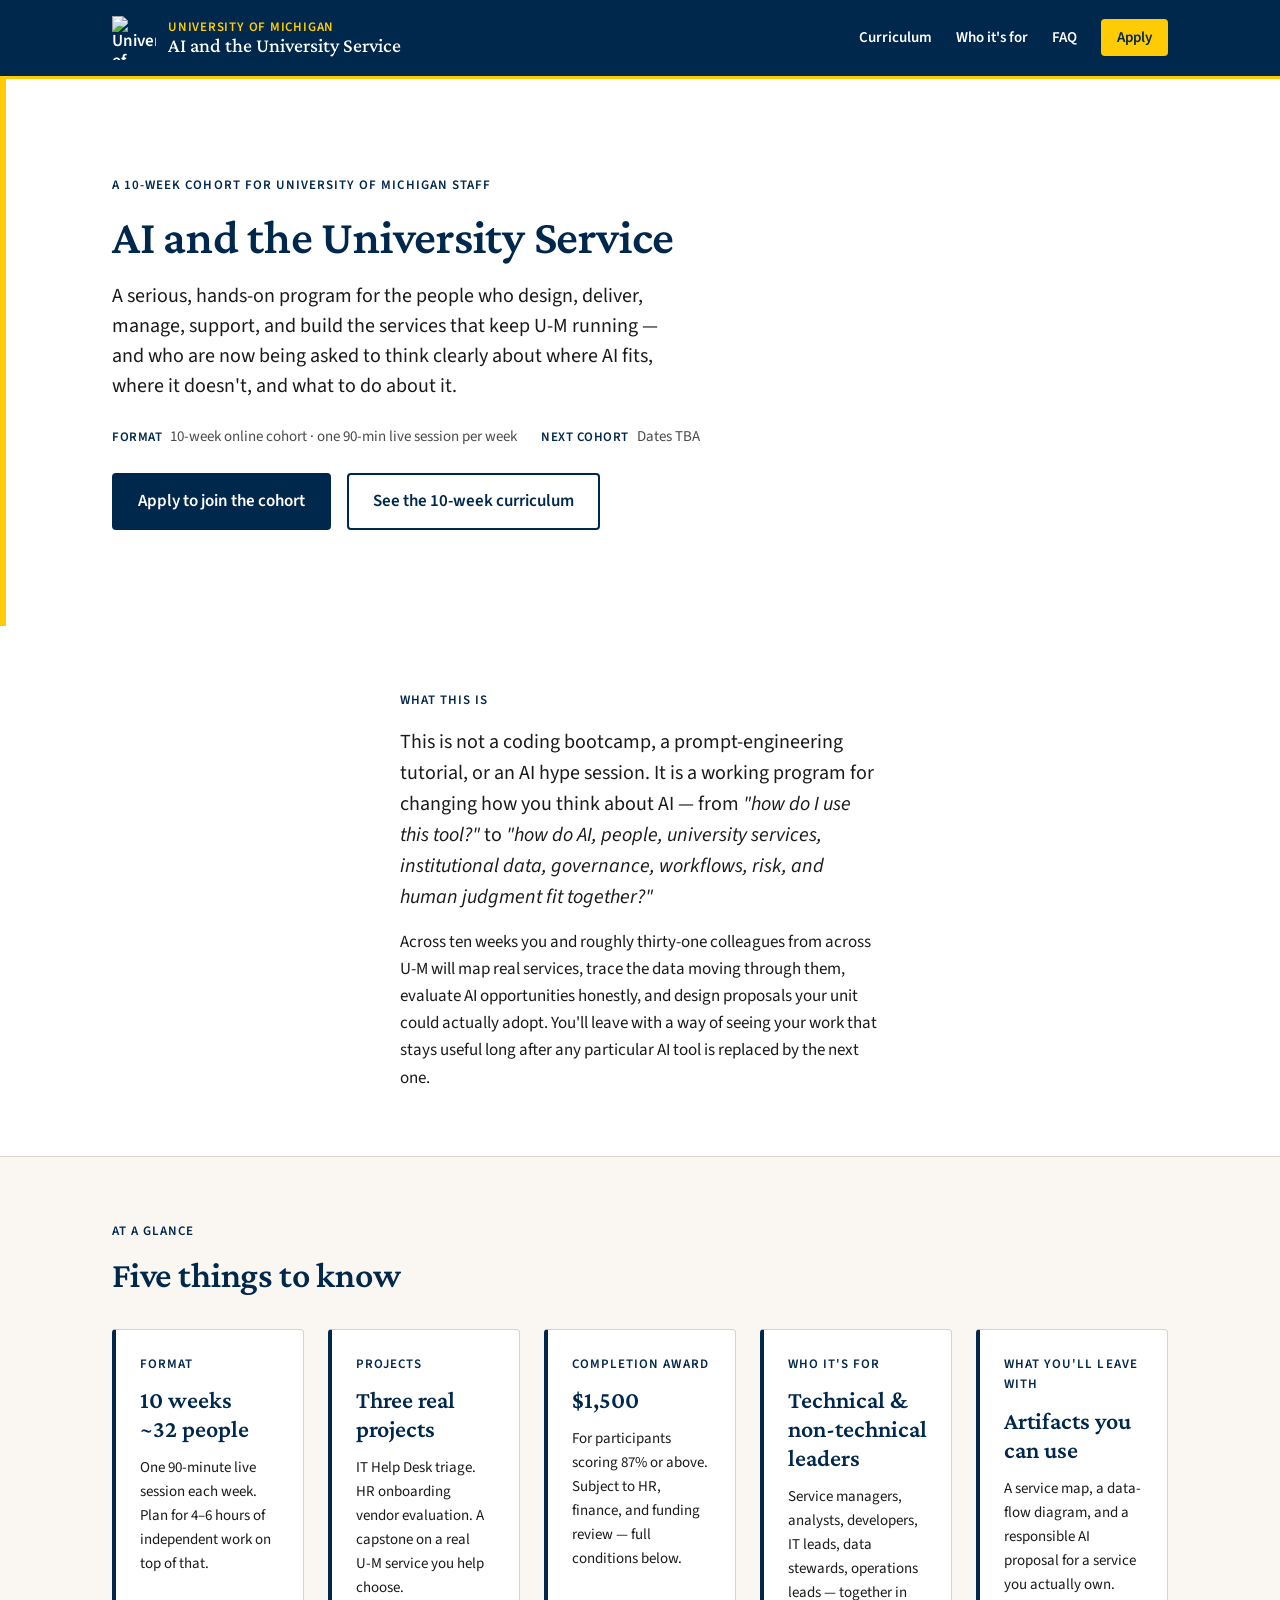
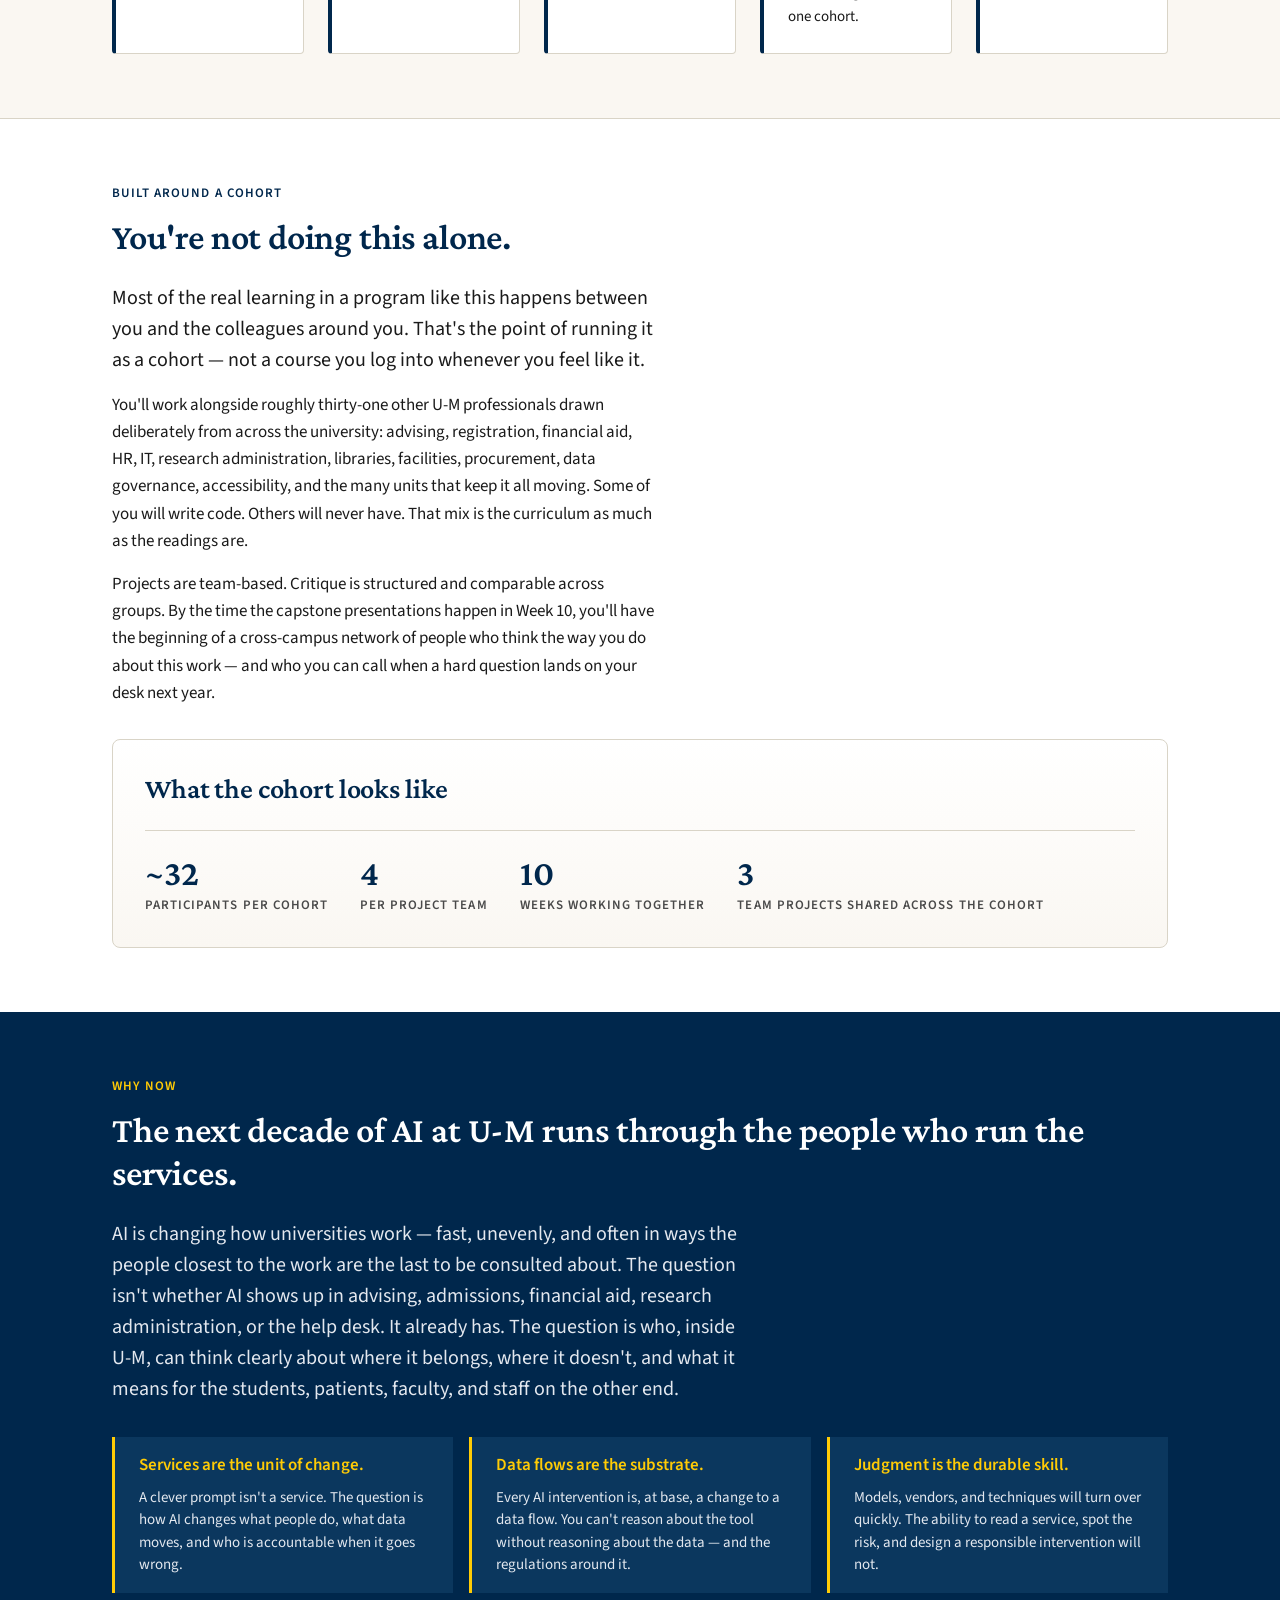
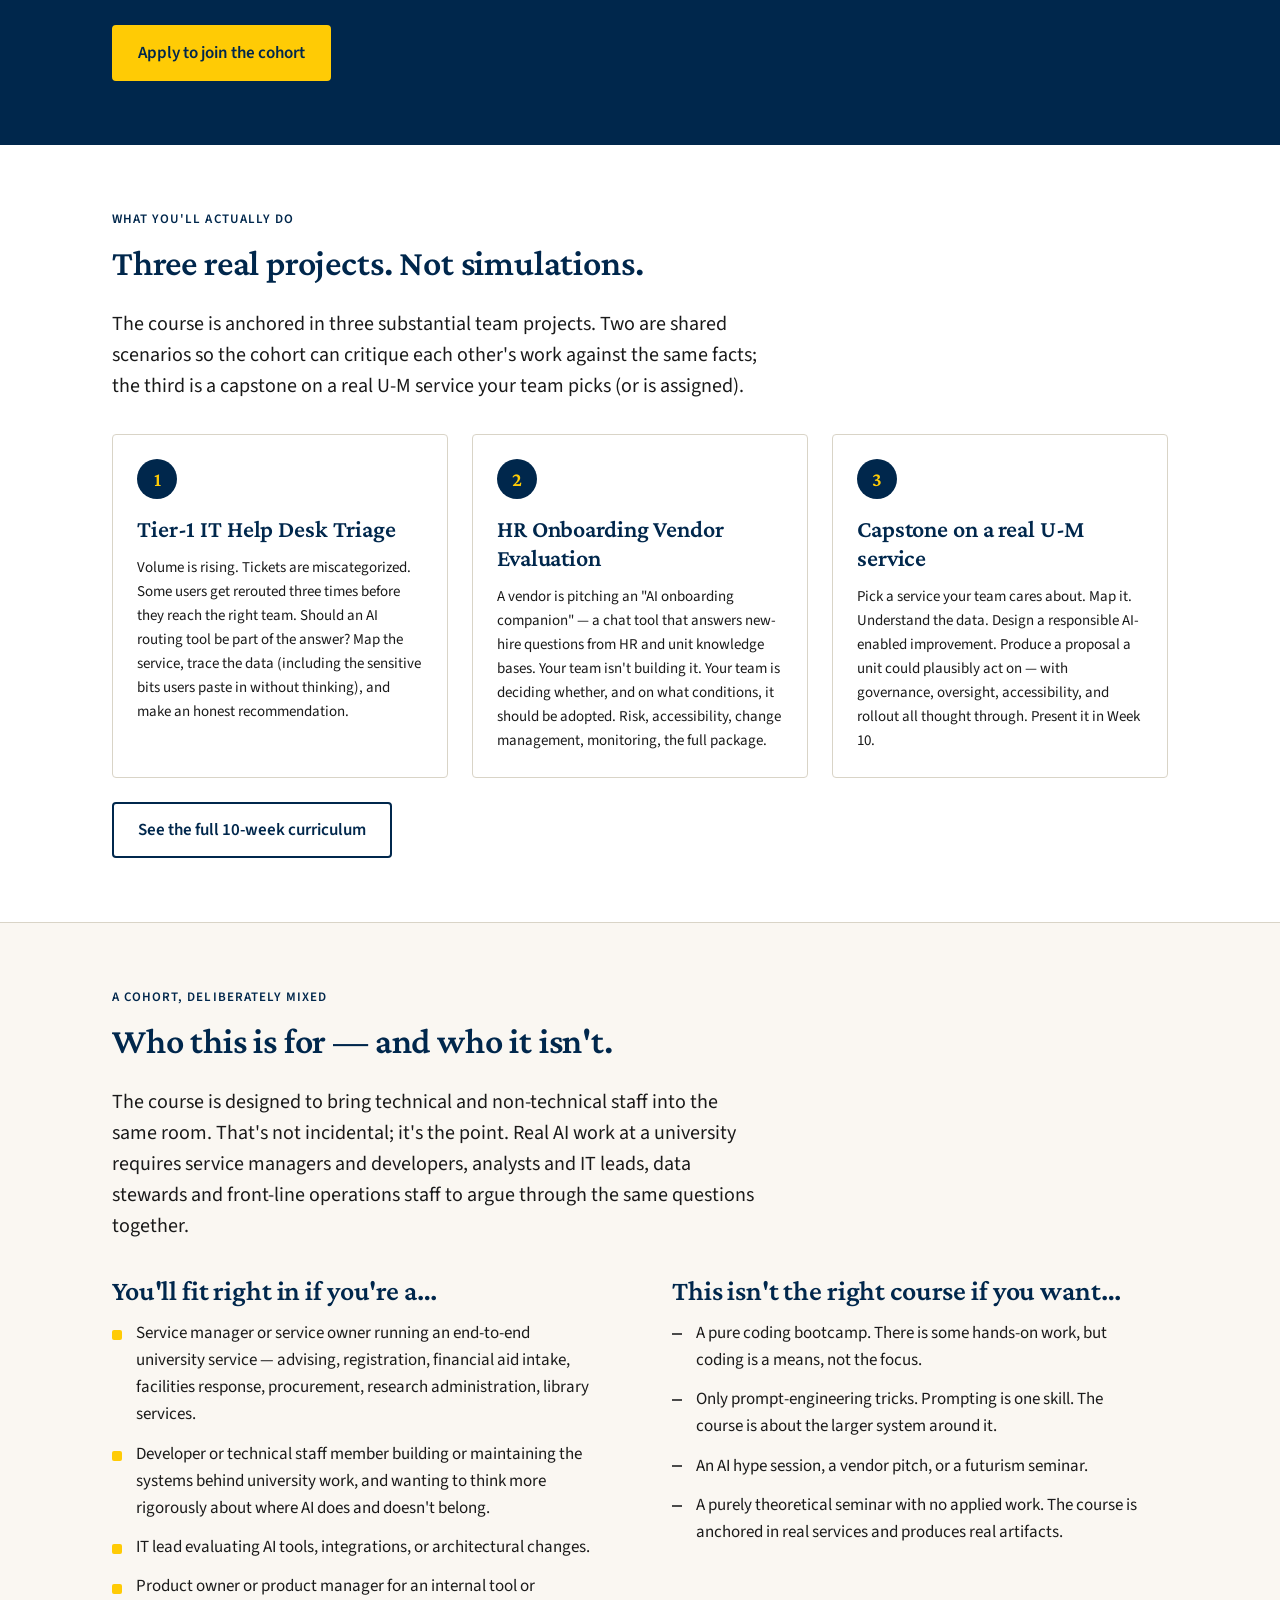
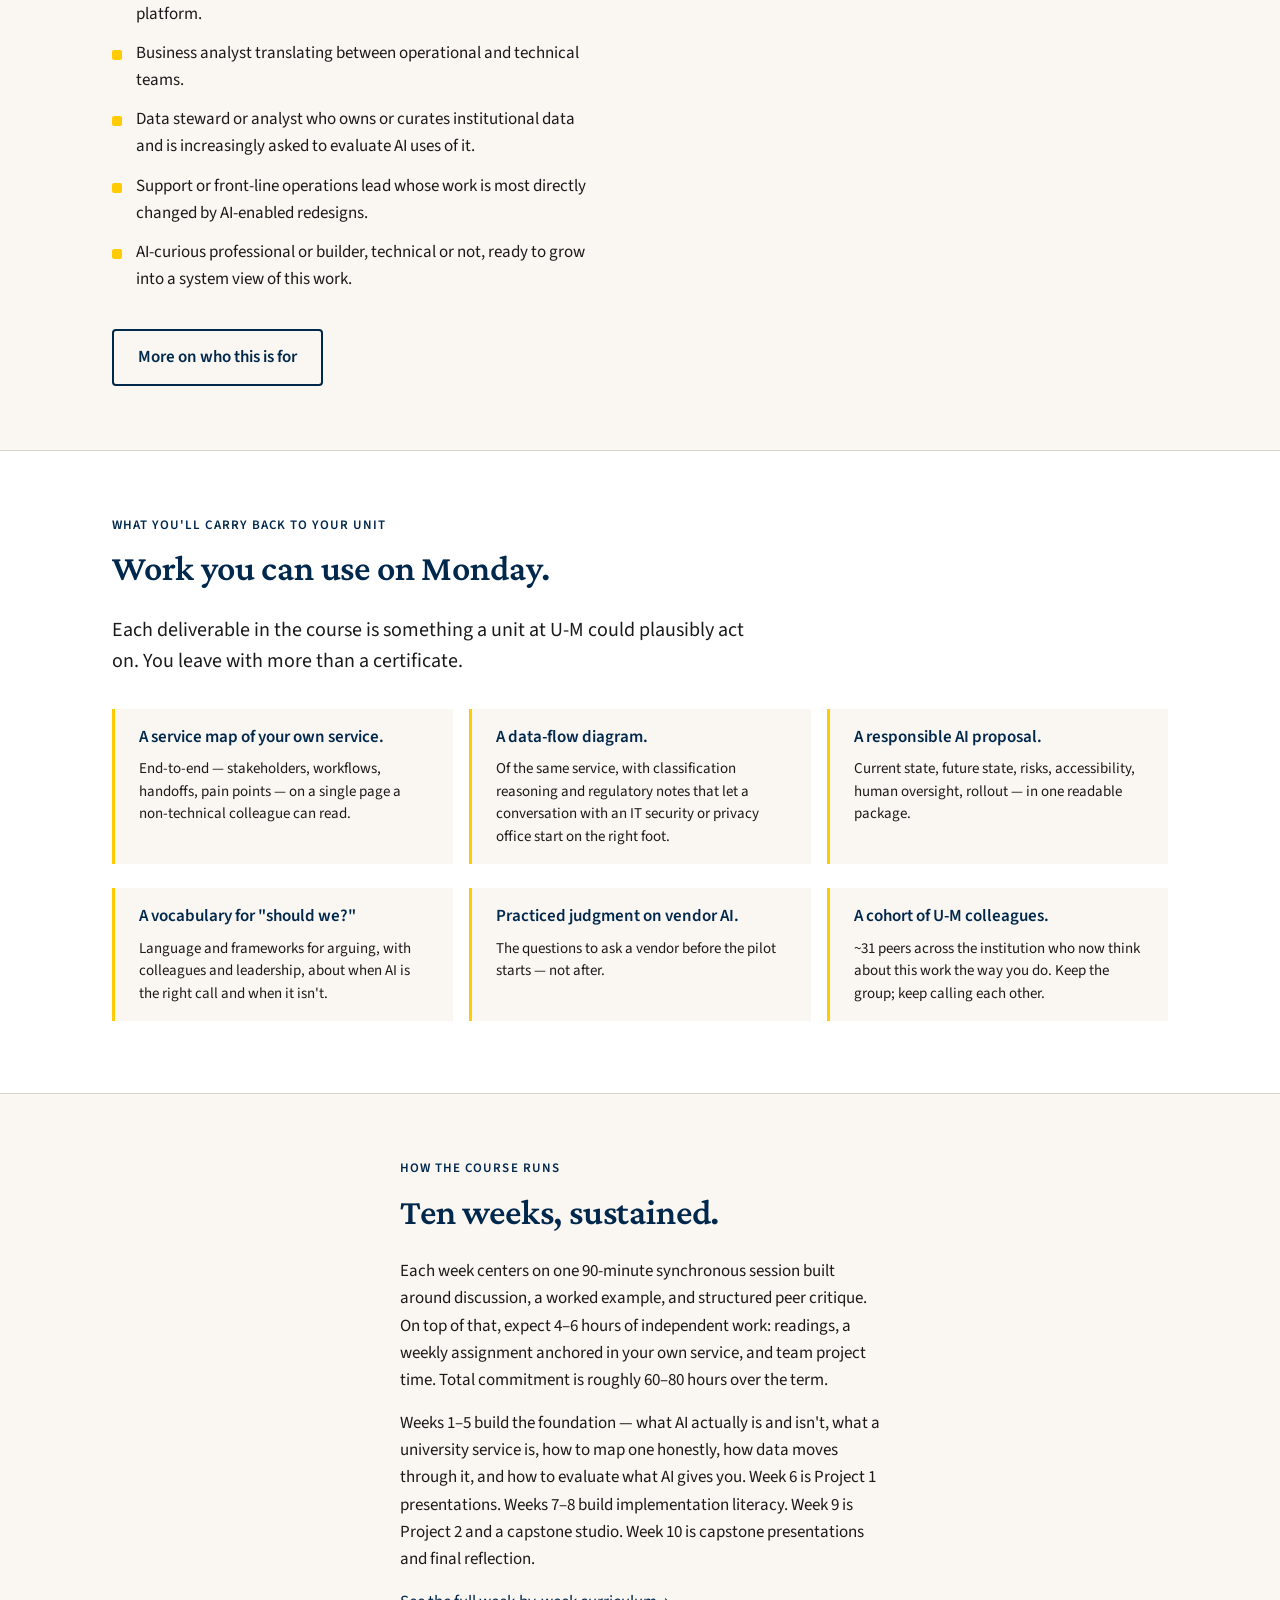
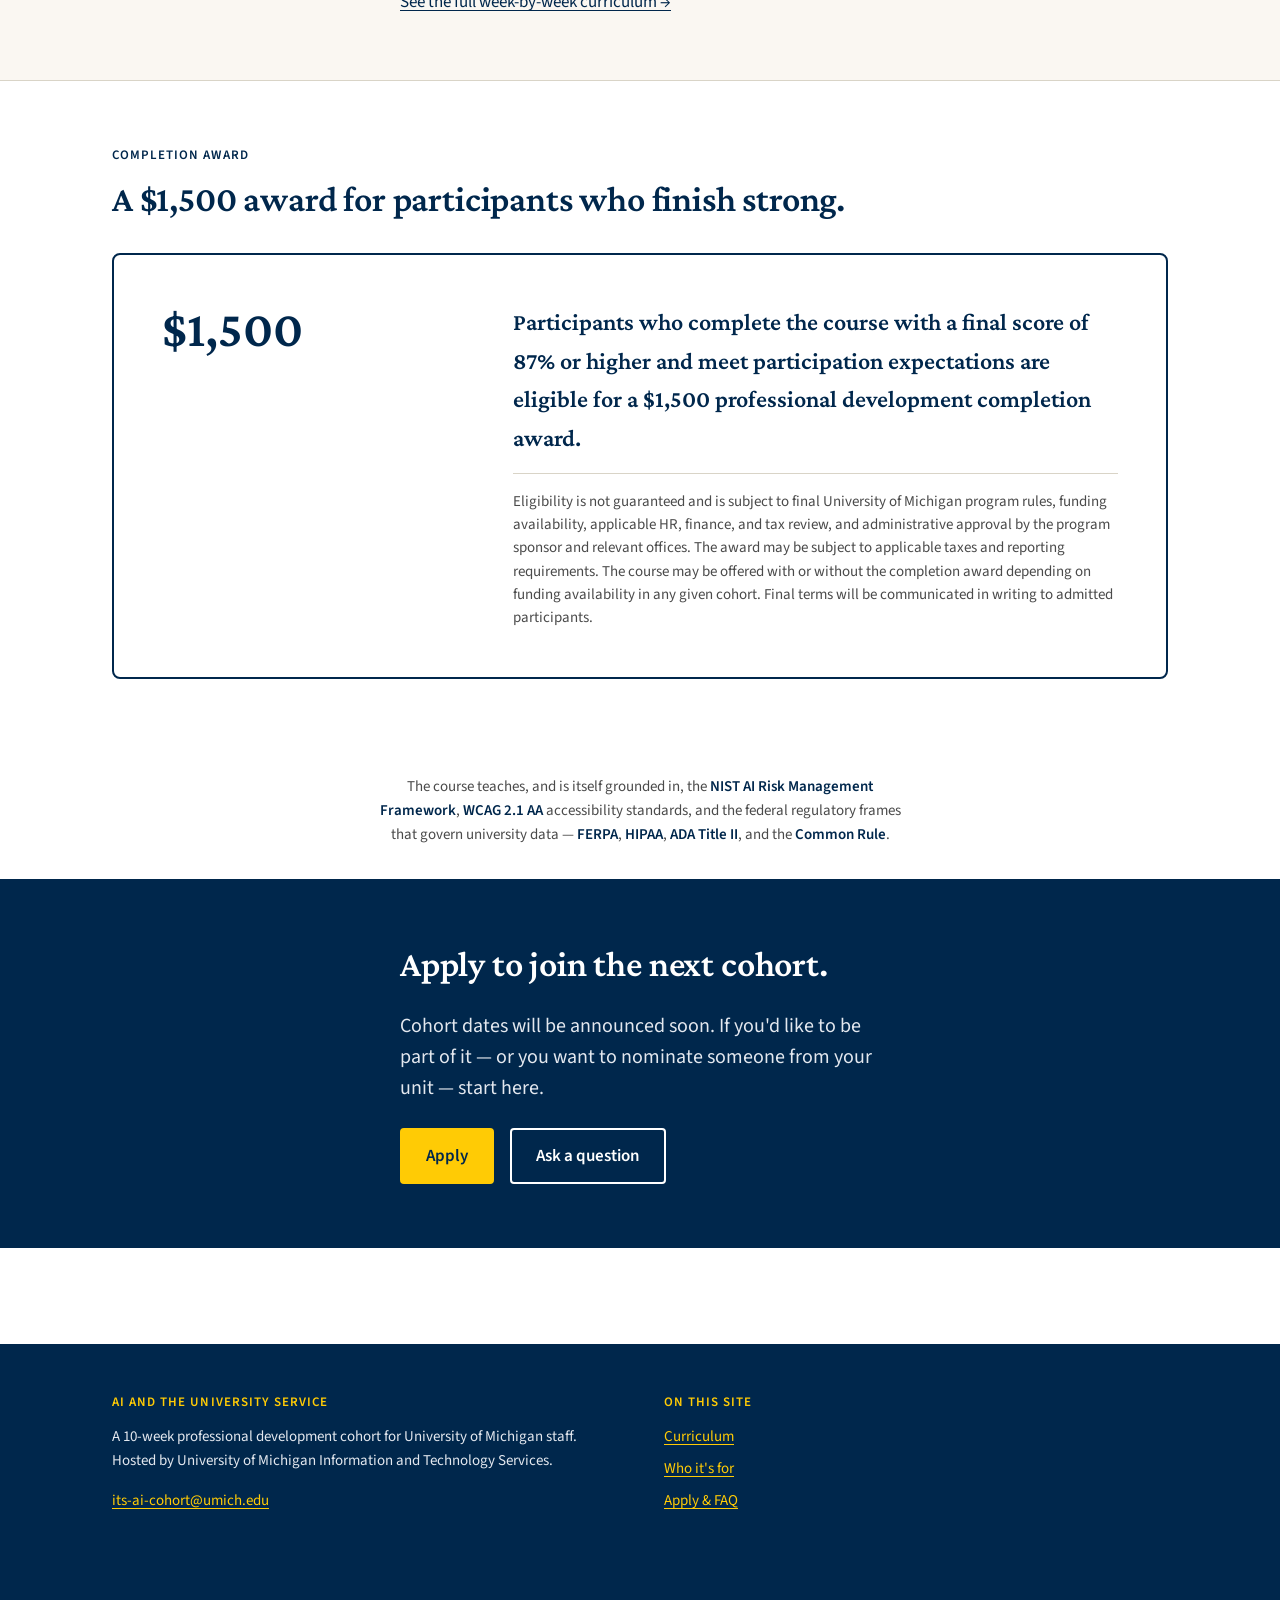
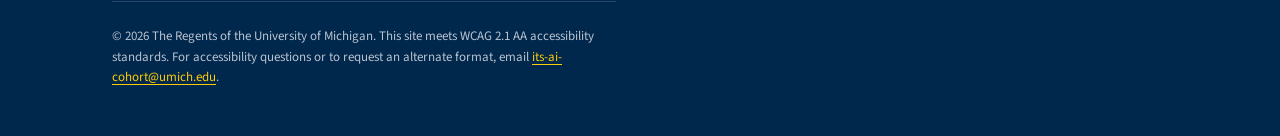
==== index.html @ 39f85701 "Initial site: AI and the University Service marketing site - Home, Curriculum, Who It's For, Apply/F" ====
<!doctype html>
<html lang="en">
<head>
<meta charset="utf-8">
<meta name="viewport" content="width=device-width, initial-scale=1">
<title>AI and the University Service — A 10-Week Cohort for U-M Staff</title>
<meta name="description" content="A 10-week professional development cohort for University of Michigan staff — service managers, analysts, developers, data stewards, IT leads, and operations leaders — who are ready to think rigorously about AI in university work.">
<meta name="theme-color" content="#00274C">
<link rel="icon" href="assets/img/favicon.svg" type="image/svg+xml">
<meta property="og:title" content="AI and the University Service — A 10-Week Cohort for U-M Staff">
<meta property="og:description" content="A 10-week professional development cohort for University of Michigan staff who design, deliver, manage, and build the services that keep the university running.">
<meta property="og:type" content="website">
<meta name="twitter:card" content="summary">
<link rel="preconnect" href="https://fonts.googleapis.com">
<link rel="preconnect" href="https://fonts.gstatic.com" crossorigin>
<link rel="stylesheet" href="https://fonts.googleapis.com/css2?family=Crimson+Pro:wght@500;600&family=Source+Sans+3:wght@400;600&display=swap">
<link rel="stylesheet" href="assets/css/site.css">
</head>
<body class="page-home">
<a href="#main" class="skip-link">Skip to main content</a>

<header class="site-header">
  <div class="container site-header__inner">
    <a class="site-brand" href="./">
      <img src="assets/img/logo.png" alt="University of Michigan" width="44" height="44">
      <span class="site-brand__text">
        <span class="small">University of Michigan</span>
        <span class="big">AI and the University Service</span>
      </span>
    </a>
    <nav class="site-nav" aria-label="Primary">
      <ul>
        <li><a href="curriculum/">Curriculum</a></li>
        <li><a href="who-its-for/">Who it's for</a></li>
        <li><a href="apply/">FAQ</a></li>
        <li><a class="btn-nav" href="apply/">Apply</a></li>
      </ul>
    </nav>
  </div>
</header>

<main id="main">

  <!-- Hero -->
  <section class="hero">
    <div class="container">
      <p class="eyebrow">A 10-week cohort for University of Michigan staff</p>
      <h1 class="hero__title">AI and the University Service</h1>
      <p class="hero__positioning">
        A serious, hands-on program for the people who design, deliver, manage,
        support, and build the services that keep U&#8209;M running &mdash; and who
        are now being asked to think clearly about where AI fits, where it
        doesn't, and what to do about it.
      </p>
      <div class="hero__meta">
        <span class="hero__meta-item">
          <span class="hero__meta-label">Format</span>
          <span>10-week online cohort &middot; one 90-min live session per week</span>
        </span>
        <span class="hero__meta-item">
          <span class="hero__meta-label">Next cohort</span>
          <span>Dates TBA</span>
        </span>
      </div>
      <div class="btn-row">
        <a class="btn btn-primary" href="apply/">Apply to join the cohort</a>
        <a class="btn btn-secondary" href="curriculum/">See the 10-week curriculum</a>
      </div>
    </div>
  </section>

  <!-- Honest-pitch paragraph -->
  <section class="section">
    <div class="container container--read">
      <p class="eyebrow">What this is</p>
      <p class="lead">
        This is not a coding bootcamp, a prompt-engineering tutorial, or an AI
        hype session. It is a working program for changing how you think about
        AI &mdash; from <em>"how do I use this tool?"</em> to
        <em>"how do AI, people, university services, institutional data,
        governance, workflows, risk, and human judgment fit together?"</em>
      </p>
      <p>
        Across ten weeks you and roughly thirty-one colleagues from across
        U&#8209;M will map real services, trace the data moving through them,
        evaluate AI opportunities honestly, and design proposals your unit could
        actually adopt. You'll leave with a way of seeing your work that stays
        useful long after any particular AI tool is replaced by the next one.
      </p>
    </div>
  </section>

  <!-- Key facts -->
  <section class="section section--warm">
    <div class="container">
      <p class="eyebrow">At a glance</p>
      <h2 class="section__title">Five things to know</h2>
      <div class="facts" role="list">
        <div class="fact" role="listitem">
          <span class="fact__label">Format</span>
          <span class="fact__value">10 weeks<br>~32 people</span>
          <span class="fact__desc">One 90-minute live session each week. Plan for 4&ndash;6 hours of independent work on top of that.</span>
        </div>
        <div class="fact" role="listitem">
          <span class="fact__label">Projects</span>
          <span class="fact__value">Three real projects</span>
          <span class="fact__desc">IT Help Desk triage. HR onboarding vendor evaluation. A capstone on a real U&#8209;M service you help choose.</span>
        </div>
        <div class="fact" role="listitem">
          <span class="fact__label">Completion award</span>
          <span class="fact__value">$1,500</span>
          <span class="fact__desc">For participants scoring 87% or above. Subject to HR, finance, and funding review &mdash; full conditions below.</span>
        </div>
        <div class="fact" role="listitem">
          <span class="fact__label">Who it's for</span>
          <span class="fact__value">Technical &amp; non-technical leaders</span>
          <span class="fact__desc">Service managers, analysts, developers, IT leads, data stewards, operations leads &mdash; together in one cohort.</span>
        </div>
        <div class="fact" role="listitem">
          <span class="fact__label">What you'll leave with</span>
          <span class="fact__value">Artifacts you can use</span>
          <span class="fact__desc">A service map, a data-flow diagram, and a responsible AI proposal for a service you actually own.</span>
        </div>
      </div>
    </div>
  </section>

  <!-- Built around a cohort -->
  <section class="section">
    <div class="container">
      <p class="eyebrow">Built around a cohort</p>
      <h2 class="section__title">You're not doing this alone.</h2>
      <div class="container--read">
        <p class="lead">
          Most of the real learning in a program like this happens between you
          and the colleagues around you. That's the point of running it as a
          cohort &mdash; not a course you log into whenever you feel like it.
        </p>
        <p>
          You'll work alongside roughly thirty-one other U&#8209;M professionals
          drawn deliberately from across the university: advising, registration,
          financial aid, HR, IT, research administration, libraries, facilities,
          procurement, data governance, accessibility, and the many units that
          keep it all moving. Some of you will write code. Others will never
          have. That mix is the curriculum as much as the readings are.
        </p>
        <p>
          Projects are team-based. Critique is structured and comparable across
          groups. By the time the capstone presentations happen in Week 10,
          you'll have the beginning of a cross-campus network of people who
          think the way you do about this work &mdash; and who you can call when
          a hard question lands on your desk next year.
        </p>
      </div>

      <div class="cohort-callout">
        <h3>What the cohort looks like</h3>
        <div class="num-row" role="list">
          <div role="listitem">
            <div class="num">~32</div>
            <div class="num-label">Participants per cohort</div>
          </div>
          <div role="listitem">
            <div class="num">4</div>
            <div class="num-label">Per project team</div>
          </div>
          <div role="listitem">
            <div class="num">10</div>
            <div class="num-label">Weeks working together</div>
          </div>
          <div role="listitem">
            <div class="num">3</div>
            <div class="num-label">Team projects shared across the cohort</div>
          </div>
        </div>
      </div>
    </div>
  </section>

  <!-- Why now / future-facing -->
  <section class="section section--dark">
    <div class="container">
      <p class="eyebrow">Why now</p>
      <h2 class="section__title">The next decade of AI at U&#8209;M runs through the people who run the services.</h2>
      <p class="section__intro">
        AI is changing how universities work &mdash; fast, unevenly, and often in
        ways the people closest to the work are the last to be consulted about.
        The question isn't whether AI shows up in advising, admissions,
        financial aid, research administration, or the help desk. It already
        has. The question is who, inside U&#8209;M, can think clearly about where
        it belongs, where it doesn't, and what it means for the students,
        patients, faculty, and staff on the other end.
      </p>
      <ul class="takeaways" role="list">
        <li class="takeaway" role="listitem">
          <strong>Services are the unit of change.</strong>
          A clever prompt isn't a service. The question is how AI changes what people do, what data moves, and who is accountable when it goes wrong.
        </li>
        <li class="takeaway" role="listitem">
          <strong>Data flows are the substrate.</strong>
          Every AI intervention is, at base, a change to a data flow. You can't reason about the tool without reasoning about the data &mdash; and the regulations around it.
        </li>
        <li class="takeaway" role="listitem">
          <strong>Judgment is the durable skill.</strong>
          Models, vendors, and techniques will turn over quickly. The ability to read a service, spot the risk, and design a responsible intervention will not.
        </li>
      </ul>
      <div class="btn-row">
        <a class="btn btn-primary" href="apply/">Apply to join the cohort</a>
      </div>
    </div>
  </section>

  <!-- Three projects -->
  <section class="section">
    <div class="container">
      <p class="eyebrow">What you'll actually do</p>
      <h2 class="section__title">Three real projects. Not simulations.</h2>
      <p class="section__intro">
        The course is anchored in three substantial team projects. Two are
        shared scenarios so the cohort can critique each other's work against
        the same facts; the third is a capstone on a real U&#8209;M service your
        team picks (or is assigned).
      </p>
      <div class="projects">
        <article class="project">
          <span class="project__num" aria-hidden="true"></span>
          <h3>Tier-1 IT Help Desk Triage</h3>
          <p>
            Volume is rising. Tickets are miscategorized. Some users get
            rerouted three times before they reach the right team. Should an AI
            routing tool be part of the answer? Map the service, trace the data
            (including the sensitive bits users paste in without thinking), and
            make an honest recommendation.
          </p>
        </article>
        <article class="project">
          <span class="project__num" aria-hidden="true"></span>
          <h3>HR Onboarding Vendor Evaluation</h3>
          <p>
            A vendor is pitching an "AI onboarding companion" &mdash; a chat
            tool that answers new-hire questions from HR and unit knowledge
            bases. Your team isn't building it. Your team is deciding whether,
            and on what conditions, it should be adopted. Risk, accessibility,
            change management, monitoring, the full package.
          </p>
        </article>
        <article class="project">
          <span class="project__num" aria-hidden="true"></span>
          <h3>Capstone on a real U&#8209;M service</h3>
          <p>
            Pick a service your team cares about. Map it. Understand the data.
            Design a responsible AI-enabled improvement. Produce a proposal a
            unit could plausibly act on &mdash; with governance, oversight,
            accessibility, and rollout all thought through. Present it in Week 10.
          </p>
        </article>
      </div>
      <div class="btn-row">
        <a class="btn btn-secondary" href="curriculum/">See the full 10-week curriculum</a>
      </div>
    </div>
  </section>

  <!-- Who this is for / not for -->
  <section class="section section--warm">
    <div class="container">
      <p class="eyebrow">A cohort, deliberately mixed</p>
      <h2 class="section__title">Who this is for &mdash; and who it isn't.</h2>
      <p class="section__intro">
        The course is designed to bring technical and non-technical staff into
        the same room. That's not incidental; it's the point. Real AI work at a
        university requires service managers and developers, analysts and IT
        leads, data stewards and front-line operations staff to argue through
        the same questions together.
      </p>
      <div class="twocol">
        <div class="twocol__panel twocol__panel--yes">
          <h3>You'll fit right in if you're a&hellip;</h3>
          <ul>
            <li>Service manager or service owner running an end-to-end university service &mdash; advising, registration, financial aid intake, facilities response, procurement, research administration, library services.</li>
            <li>Developer or technical staff member building or maintaining the systems behind university work, and wanting to think more rigorously about where AI does and doesn't belong.</li>
            <li>IT lead evaluating AI tools, integrations, or architectural changes.</li>
            <li>Product owner or product manager for an internal tool or platform.</li>
            <li>Business analyst translating between operational and technical teams.</li>
            <li>Data steward or analyst who owns or curates institutional data and is increasingly asked to evaluate AI uses of it.</li>
            <li>Support or front-line operations lead whose work is most directly changed by AI-enabled redesigns.</li>
            <li>AI-curious professional or builder, technical or not, ready to grow into a system view of this work.</li>
          </ul>
        </div>
        <div class="twocol__panel twocol__panel--no">
          <h3>This isn't the right course if you want&hellip;</h3>
          <ul>
            <li>A pure coding bootcamp. There is some hands-on work, but coding is a means, not the focus.</li>
            <li>Only prompt-engineering tricks. Prompting is one skill. The course is about the larger system around it.</li>
            <li>An AI hype session, a vendor pitch, or a futurism seminar.</li>
            <li>A purely theoretical seminar with no applied work. The course is anchored in real services and produces real artifacts.</li>
          </ul>
        </div>
      </div>
      <div class="btn-row">
        <a class="btn btn-secondary" href="who-its-for/">More on who this is for</a>
      </div>
    </div>
  </section>

  <!-- What you'll leave with -->
  <section class="section">
    <div class="container">
      <p class="eyebrow">What you'll carry back to your unit</p>
      <h2 class="section__title">Work you can use on Monday.</h2>
      <p class="section__intro">
        Each deliverable in the course is something a unit at U&#8209;M could
        plausibly act on. You leave with more than a certificate.
      </p>
      <ul class="takeaways" role="list">
        <li class="takeaway" role="listitem">
          <strong>A service map of your own service.</strong>
          End-to-end &mdash; stakeholders, workflows, handoffs, pain points &mdash; on a single page a non-technical colleague can read.
        </li>
        <li class="takeaway" role="listitem">
          <strong>A data-flow diagram.</strong>
          Of the same service, with classification reasoning and regulatory notes that let a conversation with an IT security or privacy office start on the right foot.
        </li>
        <li class="takeaway" role="listitem">
          <strong>A responsible AI proposal.</strong>
          Current state, future state, risks, accessibility, human oversight, rollout &mdash; in one readable package.
        </li>
        <li class="takeaway" role="listitem">
          <strong>A vocabulary for "should we?"</strong>
          Language and frameworks for arguing, with colleagues and leadership, about when AI is the right call and when it isn't.
        </li>
        <li class="takeaway" role="listitem">
          <strong>Practiced judgment on vendor AI.</strong>
          The questions to ask a vendor before the pilot starts &mdash; not after.
        </li>
        <li class="takeaway" role="listitem">
          <strong>A cohort of U&#8209;M colleagues.</strong>
          ~31 peers across the institution who now think about this work the way you do. Keep the group; keep calling each other.
        </li>
      </ul>
    </div>
  </section>

  <!-- How the course runs -->
  <section class="section section--warm">
    <div class="container container--read">
      <p class="eyebrow">How the course runs</p>
      <h2 class="section__title">Ten weeks, sustained.</h2>
      <p>
        Each week centers on one 90-minute synchronous session built around
        discussion, a worked example, and structured peer critique. On top of
        that, expect 4&ndash;6 hours of independent work: readings, a weekly
        assignment anchored in your own service, and team project time. Total
        commitment is roughly 60&ndash;80 hours over the term.
      </p>
      <p>
        Weeks 1&ndash;5 build the foundation &mdash; what AI actually is and
        isn't, what a university service is, how to map one honestly, how data
        moves through it, and how to evaluate what AI gives you. Week 6 is
        Project 1 presentations. Weeks 7&ndash;8 build implementation literacy.
        Week 9 is Project 2 and a capstone studio. Week 10 is capstone
        presentations and final reflection.
      </p>
      <p>
        <a href="curriculum/">See the full week-by-week curriculum &rarr;</a>
      </p>
    </div>
  </section>

  <!-- Completion award -->
  <section class="section">
    <div class="container">
      <p class="eyebrow">Completion award</p>
      <h2 class="section__title">A $1,500 award for participants who finish strong.</h2>
      <div class="award">
        <div class="award__amount" aria-hidden="true">$1,500</div>
        <div>
          <p class="award__headline">
            Participants who complete the course with a final score of 87% or
            higher and meet participation expectations are eligible for a $1,500
            professional development completion award.
          </p>
          <p class="award__hedge">
            Eligibility is not guaranteed and is subject to final University of
            Michigan program rules, funding availability, applicable HR,
            finance, and tax review, and administrative approval by the program
            sponsor and relevant offices. The award may be subject to
            applicable taxes and reporting requirements. The course may be
            offered with or without the completion award depending on funding
            availability in any given cohort. Final terms will be communicated
            in writing to admitted participants.
          </p>
        </div>
      </div>
    </div>
  </section>

  <!-- Grounded in -->
  <section>
    <div class="container">
      <p class="grounded">
        The course teaches, and is itself grounded in, the
        <strong>NIST AI Risk Management Framework</strong>,
        <strong>WCAG 2.1 AA</strong> accessibility standards, and the federal
        regulatory frames that govern university data &mdash;
        <strong>FERPA</strong>, <strong>HIPAA</strong>,
        <strong>ADA Title II</strong>, and the <strong>Common Rule</strong>.
      </p>
    </div>
  </section>

  <!-- Final CTA -->
  <section class="section section--dark">
    <div class="container container--read">
      <h2 class="section__title">Apply to join the next cohort.</h2>
      <p class="section__intro">
        Cohort dates will be announced soon. If you'd like to be part of it
        &mdash; or you want to nominate someone from your unit &mdash; start here.
      </p>
      <div class="btn-row">
        <a class="btn btn-primary" href="apply/">Apply</a>
        <a class="btn btn-secondary" href="mailto:its-ai-cohort@umich.edu">Ask a question</a>
      </div>
    </div>
  </section>

</main>

<footer class="site-footer">
  <div class="container site-footer__inner">
    <div>
      <h4>AI and the University Service</h4>
      <p>
        A 10-week professional development cohort for University of Michigan
        staff. Hosted by University of Michigan Information and Technology
        Services.
      </p>
      <p>
        <a href="mailto:its-ai-cohort@umich.edu">its-ai-cohort@umich.edu</a>
      </p>
    </div>
    <div>
      <h4>On this site</h4>
      <ul>
        <li><a href="curriculum/">Curriculum</a></li>
        <li><a href="who-its-for/">Who it's for</a></li>
        <li><a href="apply/">Apply &amp; FAQ</a></li>
      </ul>
    </div>
    <div class="site-footer__legal">
      &copy; 2026 The Regents of the University of Michigan.
      This site meets WCAG 2.1 AA accessibility standards. For accessibility
      questions or to request an alternate format, email
      <a href="mailto:its-ai-cohort@umich.edu">its-ai-cohort@umich.edu</a>.
    </div>
  </div>
</footer>

</body>
</html>
---- assets/css/site.css ----
/* =============================================================
   AI and the University Service — marketing site stylesheet
   Hand-written. Single file. No framework.

   Color combinations used on this site and their WCAG contrast
   ratios (verified by calculation from the hex values defined in
   :root below). All pass WCAG 2.0 AA for normal text at minimum.

     --ink        #1A1A1A on --paper  #FFFFFF   = 16.8 : 1  (AAA)
     --blue       #00274C on --paper  #FFFFFF   = 14.8 : 1  (AAA)
     --paper      #FFFFFF on --blue   #00274C   = 14.8 : 1  (AAA)
     --maize      #FFCB05 on --blue   #00274C   = 10.4 : 1  (AAA)
     --blue       #00274C on --maize  #FFCB05   = 10.4 : 1  (AAA)
     --muted      #4A4A4A on --paper  #FFFFFF   =  9.1 : 1  (AAA)
     --ink        #1A1A1A on --paper-warm #FAF7F2 = 16.1:1  (AAA)
     --teal       #00B2A9 on --paper  #FFFFFF   =  3.0 : 1  (AA large only — use on borders/icons, not body text)

   Focus outline is --maize #FFCB05 against --paper #FFFFFF; passes
   the 3:1 non-text contrast requirement (3.3:1).
   ============================================================= */

/* ---- Tokens ------------------------------------------------- */
:root {
  --blue:        #00274C;
  --blue-hover:  #1A3F66;
  --maize:       #FFCB05;
  --ink:         #1A1A1A;
  --paper:       #FFFFFF;
  --paper-warm:  #FAF7F2;
  --rule:        #D9D4C7;
  --muted:       #4A4A4A;
  --teal:        #00B2A9;

  --font-display: "Crimson Pro", ui-serif, Georgia, "Times New Roman", serif;
  --font-body:    "Source Sans 3", ui-sans-serif, system-ui, -apple-system, "Segoe UI", Roboto, sans-serif;

  --size-100: 0.8125rem;   /* 13px — caps/eyebrow */
  --size-200: 0.9375rem;   /* 15px — small */
  --size-300: 1.0625rem;   /* 17px — body */
  --size-400: 1.25rem;     /* 20px — lead */
  --size-500: 1.5rem;      /* 24px — small heading */
  --size-600: 1.75rem;     /* 28px — h3 */
  --size-700: 2.25rem;     /* 36px — h2 */
  --size-900: 3rem;        /* 48px — h1 */

  --space-1: 0.25rem;
  --space-2: 0.5rem;
  --space-3: 0.75rem;
  --space-4: 1rem;
  --space-5: 1.5rem;
  --space-6: 2rem;
  --space-7: 3rem;
  --space-8: 4rem;
  --space-9: 6rem;

  --radius-sm: 4px;
  --radius-md: 8px;

  --container-wide: 1120px;
  --container-read: 68ch;

  --line-body: 1.6;
  --line-tight: 1.2;
}

/* ---- Minimal reset ----------------------------------------- */
*, *::before, *::after { box-sizing: border-box; }
html { -webkit-text-size-adjust: 100%; scroll-behavior: smooth; }
body, h1, h2, h3, h4, p, ul, ol, figure, blockquote, dl, dd { margin: 0; }
ul[role="list"], ol[role="list"] { list-style: none; padding: 0; }
img, svg { display: block; max-width: 100%; height: auto; }
button { font: inherit; cursor: pointer; border: 0; background: none; }

/* ---- Base --------------------------------------------------- */
html { color: var(--ink); background: var(--paper); }
body {
  font-family: var(--font-body);
  font-size: var(--size-300);
  line-height: var(--line-body);
  color: var(--ink);
  background: var(--paper);
  font-feature-settings: "kern";
  -webkit-font-smoothing: antialiased;
}

h1, h2, h3 {
  font-family: var(--font-display);
  font-weight: 600;
  line-height: var(--line-tight);
  letter-spacing: -0.005em;
  color: var(--blue);
}
h1 { font-size: clamp(2rem, 3.5vw + 1rem, var(--size-900)); }
h2 { font-size: clamp(1.5rem, 2vw + 0.75rem, var(--size-700)); margin-top: var(--space-8); margin-bottom: var(--space-5); }
h3 { font-size: var(--size-600); margin-top: var(--space-6); margin-bottom: var(--space-3); }
h4 { font-family: var(--font-body); font-weight: 600; font-size: var(--size-400); margin-top: var(--space-5); margin-bottom: var(--space-2); color: var(--blue); }

p { max-width: var(--container-read); }
p + p { margin-top: var(--space-4); }

a {
  color: var(--blue);
  text-decoration: underline;
  text-decoration-thickness: 1px;
  text-underline-offset: 3px;
  transition: text-decoration-thickness 120ms ease, color 120ms ease;
}
a:hover { text-decoration-thickness: 2px; }
a:visited { color: var(--blue); }

ul, ol { padding-left: 1.25rem; }
li { margin-bottom: var(--space-2); }

hr { border: 0; border-top: 1px solid var(--rule); margin: var(--space-7) 0; }

/* ---- Focus -------------------------------------------------- */
:focus { outline: none; }
:focus-visible {
  outline: 3px solid var(--maize);
  outline-offset: 2px;
  border-radius: 2px;
}

/* ---- Skip link ---------------------------------------------- */
.skip-link {
  position: absolute;
  top: -100px;
  left: var(--space-4);
  background: var(--blue);
  color: var(--paper);
  padding: var(--space-3) var(--space-4);
  text-decoration: none;
  font-weight: 600;
  z-index: 100;
  border-radius: var(--radius-sm);
}
.skip-link:focus-visible { top: var(--space-4); color: var(--paper); }

/* ---- Layout primitives ------------------------------------- */
.container {
  width: 100%;
  max-width: var(--container-wide);
  margin-inline: auto;
  padding-inline: var(--space-5);
}
.container--read { max-width: var(--container-read); }
@media (min-width: 720px) { .container { padding-inline: var(--space-6); } }

.stack > * + * { margin-top: var(--space-4); }
.stack-lg > * + * { margin-top: var(--space-6); }

.eyebrow {
  font-size: var(--size-100);
  font-weight: 600;
  letter-spacing: 0.08em;
  text-transform: uppercase;
  color: var(--blue);
  margin: 0 0 var(--space-3);
  font-family: var(--font-body);
}

.lead {
  font-size: var(--size-400);
  line-height: 1.55;
  color: var(--ink);
  max-width: 58ch;
}

.visually-hidden {
  position: absolute !important;
  width: 1px; height: 1px;
  padding: 0; margin: -1px;
  overflow: hidden; clip: rect(0,0,0,0);
  white-space: nowrap; border: 0;
}

/* ---- Header / nav ------------------------------------------ */
.site-header {
  background: var(--blue);
  color: var(--paper);
  border-bottom: 3px solid var(--maize);
}
.site-header__inner {
  display: flex;
  align-items: center;
  justify-content: space-between;
  gap: var(--space-5);
  padding-block: var(--space-4);
  flex-wrap: wrap;
}
.site-header a { color: var(--paper); }
.site-brand {
  display: flex;
  align-items: center;
  gap: var(--space-3);
  text-decoration: none;
  font-weight: 600;
  line-height: 1.15;
}
.site-brand:hover { text-decoration: none; }
.site-brand img {
  width: 44px;
  height: 44px;
  background: var(--blue);
}
.site-brand__text {
  display: flex;
  flex-direction: column;
  font-family: var(--font-display);
  font-weight: 500;
}
.site-brand__text .small {
  font-family: var(--font-body);
  font-size: var(--size-100);
  letter-spacing: 0.06em;
  text-transform: uppercase;
  font-weight: 600;
  color: var(--maize);
}
.site-brand__text .big {
  font-size: var(--size-400);
  line-height: 1.1;
}

.site-nav ul {
  display: flex;
  flex-wrap: wrap;
  gap: var(--space-5);
  list-style: none;
  margin: 0;
  padding: 0;
  align-items: center;
}
.site-nav li { margin: 0; }
.site-nav a {
  text-decoration: none;
  font-weight: 600;
  font-size: var(--size-200);
  padding-block: var(--space-2);
  border-bottom: 2px solid transparent;
}
.site-nav a:hover { border-bottom-color: var(--maize); }
.site-nav a[aria-current="page"] {
  border-bottom-color: var(--maize);
}
.site-nav .btn-nav {
  background: var(--maize);
  color: var(--blue);
  padding: var(--space-2) var(--space-4);
  border-radius: var(--radius-sm);
  border: 0;
  font-weight: 600;
}
.site-nav .btn-nav:hover { background: #FFD633; border-bottom-color: transparent; }

/* ---- Buttons ----------------------------------------------- */
.btn {
  display: inline-block;
  font-family: var(--font-body);
  font-weight: 600;
  font-size: var(--size-300);
  line-height: 1.2;
  padding: var(--space-4) var(--space-5);
  border-radius: var(--radius-sm);
  text-decoration: none;
  border: 2px solid transparent;
  transition: background 120ms ease, color 120ms ease, border-color 120ms ease;
  min-height: 44px;
}
.btn-primary {
  background: var(--blue);
  color: var(--paper);
  border-color: var(--blue);
}
.btn-primary:hover { background: var(--blue-hover); border-color: var(--blue-hover); text-decoration: none; }
.btn-primary:visited { color: var(--paper); }
.btn-secondary {
  background: transparent;
  color: var(--blue);
  border-color: var(--blue);
}
.btn-secondary:hover { background: var(--blue); color: var(--paper); text-decoration: none; }
.btn-secondary:visited { color: var(--blue); }

.btn-row {
  display: flex;
  flex-wrap: wrap;
  gap: var(--space-4);
  margin-top: var(--space-5);
}

/* ---- Hero -------------------------------------------------- */
.hero {
  padding-block: var(--space-8) var(--space-8);
  background: var(--paper);
  position: relative;
}
.hero::before {
  content: "";
  position: absolute;
  left: 0;
  top: 0;
  bottom: 0;
  width: 6px;
  background: var(--maize);
}
.hero__title {
  margin-top: var(--space-2);
  margin-bottom: var(--space-4);
  max-width: 24ch;
}
.hero__positioning {
  font-size: var(--size-400);
  line-height: 1.5;
  color: var(--ink);
  max-width: 58ch;
  margin-bottom: var(--space-5);
}
.hero__meta {
  display: flex;
  flex-wrap: wrap;
  gap: var(--space-5);
  font-family: var(--font-body);
  font-size: var(--size-200);
  color: var(--muted);
  margin-top: var(--space-5);
}
.hero__meta-item { display: flex; gap: var(--space-2); align-items: baseline; }
.hero__meta-label {
  font-weight: 600;
  color: var(--blue);
  letter-spacing: 0.04em;
  text-transform: uppercase;
  font-size: var(--size-100);
}

@media (min-width: 900px) {
  .hero { padding-block: var(--space-9) var(--space-9); }
}

/* ---- Section --------------------------------------------- */
.section {
  padding-block: var(--space-8);
}
.section--warm {
  background: var(--paper-warm);
  border-top: 1px solid var(--rule);
  border-bottom: 1px solid var(--rule);
}
.section--dark {
  background: var(--blue);
  color: var(--paper);
}
.section--dark h1, .section--dark h2, .section--dark h3, .section--dark h4 { color: var(--paper); }
.section--dark .eyebrow { color: var(--maize); }
.section--dark a { color: var(--maize); }
.section--dark .btn-secondary { color: var(--paper); border-color: var(--paper); }
.section--dark .btn-secondary:hover { background: var(--maize); color: var(--blue); border-color: var(--maize); }
.section--dark .btn-primary { background: var(--maize); color: var(--blue); border-color: var(--maize); }
.section--dark .btn-primary:hover { background: #FFD633; border-color: #FFD633; }
.section--dark .btn-primary:visited { color: var(--blue); }

.section__title { margin-top: 0; }
.section__intro { max-width: 65ch; font-size: var(--size-400); line-height: 1.55; color: var(--ink); }
.section--dark .section__intro { color: #E3E8EF; }

/* ---- Key facts strip -------------------------------------- */
.facts {
  display: grid;
  grid-template-columns: 1fr;
  gap: var(--space-4);
  margin-top: var(--space-6);
}
@media (min-width: 720px) {
  .facts { grid-template-columns: repeat(2, 1fr); gap: var(--space-5); }
}
@media (min-width: 1000px) {
  .facts { grid-template-columns: repeat(5, 1fr); }
}
.fact {
  background: var(--paper);
  border: 1px solid var(--rule);
  border-left: 4px solid var(--blue);
  padding: var(--space-5);
  border-radius: var(--radius-sm);
  display: flex;
  flex-direction: column;
  gap: var(--space-3);
}
.fact__label {
  font-size: var(--size-100);
  letter-spacing: 0.08em;
  text-transform: uppercase;
  font-weight: 600;
  color: var(--blue);
}
.fact__value {
  font-family: var(--font-display);
  font-size: var(--size-500);
  font-weight: 600;
  color: var(--blue);
  line-height: 1.2;
}
.fact__desc {
  font-size: var(--size-200);
  color: var(--ink);
  max-width: none;
}

/* ---- Two-column "for / not for" ---------------------------- */
.twocol {
  display: grid;
  grid-template-columns: 1fr;
  gap: var(--space-6);
  margin-top: var(--space-6);
}
@media (min-width: 900px) {
  .twocol { grid-template-columns: 1fr 1fr; gap: var(--space-8); }
}
.twocol__panel h3 { margin-top: 0; }
.twocol__panel ul {
  list-style: none;
  padding: 0;
}
.twocol__panel li {
  padding-left: 1.5rem;
  position: relative;
  margin-bottom: var(--space-3);
  max-width: 60ch;
}
.twocol__panel--yes li::before {
  content: "";
  position: absolute;
  left: 0;
  top: 0.6em;
  width: 10px;
  height: 10px;
  background: var(--maize);
  border-radius: 2px;
}
.twocol__panel--no li::before {
  content: "";
  position: absolute;
  left: 0;
  top: 0.75em;
  width: 10px;
  height: 2px;
  background: var(--muted);
}

/* ---- Project cards ---------------------------------------- */
.projects {
  display: grid;
  grid-template-columns: 1fr;
  gap: var(--space-5);
  margin-top: var(--space-6);
  counter-reset: proj;
}
@media (min-width: 900px) {
  .projects { grid-template-columns: repeat(3, 1fr); }
}
.project {
  background: var(--paper);
  border: 1px solid var(--rule);
  padding: var(--space-5);
  border-radius: var(--radius-sm);
  position: relative;
  counter-increment: proj;
}
.project__num {
  font-family: var(--font-display);
  font-size: var(--size-400);
  font-weight: 600;
  color: var(--maize);
  background: var(--blue);
  width: 2.5rem;
  height: 2.5rem;
  display: inline-flex;
  align-items: center;
  justify-content: center;
  border-radius: 50%;
  margin-bottom: var(--space-4);
}
.project__num::before { content: counter(proj); }
.project h3 {
  margin-top: 0;
  font-size: var(--size-500);
}
.project p {
  font-size: var(--size-200);
  color: var(--ink);
  max-width: none;
}

/* ---- Takeaway bullets ------------------------------------- */
.takeaways {
  display: grid;
  grid-template-columns: 1fr;
  gap: var(--space-4);
  list-style: none;
  padding: 0;
  margin-top: var(--space-6);
}
@media (min-width: 720px) { .takeaways { grid-template-columns: repeat(2, 1fr); } }
@media (min-width: 1000px) { .takeaways { grid-template-columns: repeat(3, 1fr); } }
.takeaway {
  padding: var(--space-4) var(--space-5);
  border-left: 3px solid var(--maize);
  background: var(--paper-warm);
  font-size: var(--size-200);
  line-height: 1.5;
}
.section--dark .takeaway {
  background: #0B375E;
  border-left-color: var(--maize);
  color: #E3E8EF;
}
.takeaway strong {
  display: block;
  font-size: var(--size-300);
  color: var(--blue);
  margin-bottom: var(--space-2);
  font-weight: 600;
}
.section--dark .takeaway strong { color: var(--maize); }

/* ---- Award card ------------------------------------------- */
.award {
  background: var(--paper);
  border: 2px solid var(--blue);
  border-radius: var(--radius-md);
  padding: var(--space-6);
  margin-top: var(--space-6);
  display: grid;
  gap: var(--space-4);
}
@media (min-width: 900px) {
  .award { grid-template-columns: 1fr 2fr; gap: var(--space-7); padding: var(--space-7); }
}
.award__amount {
  font-family: var(--font-display);
  font-weight: 600;
  font-size: clamp(2.5rem, 4vw, 4rem);
  color: var(--blue);
  line-height: 1;
}
.award__headline {
  font-family: var(--font-display);
  font-size: var(--size-500);
  font-weight: 600;
  color: var(--blue);
  margin-bottom: var(--space-3);
}
.award__hedge {
  font-size: var(--size-200);
  color: var(--muted);
  margin-top: var(--space-4);
  padding-top: var(--space-4);
  border-top: 1px solid var(--rule);
  max-width: none;
  line-height: 1.55;
}

/* ---- Curriculum week list --------------------------------- */
.weeks {
  list-style: none;
  padding: 0;
  margin: var(--space-6) 0 0;
  border-top: 1px solid var(--rule);
}
.week {
  display: grid;
  grid-template-columns: 1fr;
  gap: var(--space-3);
  padding: var(--space-5) 0;
  border-bottom: 1px solid var(--rule);
  margin: 0;
}
@media (min-width: 720px) {
  .week { grid-template-columns: 9rem 1fr; gap: var(--space-5); }
}
.week__num {
  font-family: var(--font-display);
  font-weight: 600;
  font-size: var(--size-500);
  color: var(--blue);
  line-height: 1.1;
}
.week__num small {
  display: block;
  font-family: var(--font-body);
  font-size: var(--size-100);
  letter-spacing: 0.08em;
  text-transform: uppercase;
  color: var(--muted);
  font-weight: 600;
  margin-bottom: var(--space-2);
}
.week__title {
  font-family: var(--font-display);
  font-weight: 600;
  font-size: var(--size-500);
  color: var(--blue);
  margin: 0 0 var(--space-2);
  line-height: 1.25;
}
.week__theme {
  font-size: var(--size-200);
  color: var(--muted);
  margin-bottom: var(--space-3);
}
.week__topics {
  font-size: var(--size-200);
  color: var(--ink);
  margin: 0;
  max-width: none;
}
.week--project {
  background: var(--paper-warm);
  padding-inline: var(--space-5);
  border-radius: var(--radius-sm);
  border-bottom-color: transparent;
  position: relative;
}
.week--project::before {
  content: "PROJECT";
  position: absolute;
  top: var(--space-3);
  right: var(--space-5);
  font-size: var(--size-100);
  letter-spacing: 0.08em;
  font-weight: 600;
  color: var(--blue);
  background: var(--maize);
  padding: 2px var(--space-2);
  border-radius: 2px;
}

/* ---- Role list (who-its-for) ------------------------------ */
.roles {
  display: grid;
  grid-template-columns: 1fr;
  gap: var(--space-5);
  margin-top: var(--space-6);
}
@media (min-width: 720px) { .roles { grid-template-columns: repeat(2, 1fr); } }
.role {
  background: var(--paper);
  border: 1px solid var(--rule);
  padding: var(--space-5);
  border-radius: var(--radius-sm);
  border-top: 3px solid var(--blue);
}
.role h3 {
  margin-top: 0;
  font-size: var(--size-500);
  color: var(--blue);
}
.role__kind {
  display: inline-block;
  font-family: var(--font-body);
  font-size: var(--size-100);
  font-weight: 600;
  letter-spacing: 0.08em;
  text-transform: uppercase;
  color: var(--blue);
  background: var(--paper-warm);
  padding: 2px var(--space-2);
  border-radius: 2px;
  margin-bottom: var(--space-3);
}
.role--tech { border-top-color: var(--teal); }
.role--tech .role__kind { color: #006d67; }
.role p { max-width: none; font-size: var(--size-200); }

/* ---- FAQ -------------------------------------------------- */
.faq { margin-top: var(--space-6); }
.faq details {
  border-bottom: 1px solid var(--rule);
  padding: var(--space-4) 0;
}
.faq details:first-child { border-top: 1px solid var(--rule); }
.faq summary {
  font-family: var(--font-display);
  font-weight: 600;
  font-size: var(--size-400);
  color: var(--blue);
  cursor: pointer;
  list-style: none;
  padding-right: var(--space-5);
  position: relative;
}
.faq summary::-webkit-details-marker { display: none; }
.faq summary::after {
  content: "+";
  position: absolute;
  right: 0;
  top: 0;
  font-weight: 400;
  color: var(--blue);
  font-size: var(--size-600);
  line-height: 1;
}
.faq details[open] summary::after { content: "−"; }
.faq details[open] summary { margin-bottom: var(--space-3); }
.faq p { max-width: 68ch; font-size: var(--size-300); }

/* ---- Cohort call-out (home) ------------------------------- */
.cohort-callout {
  margin-top: var(--space-6);
  padding: var(--space-6);
  border-radius: var(--radius-md);
  background: linear-gradient(180deg, var(--paper) 0%, var(--paper-warm) 100%);
  border: 1px solid var(--rule);
}
.cohort-callout h3 { margin-top: 0; }
.cohort-callout .num-row {
  display: flex;
  flex-wrap: wrap;
  gap: var(--space-6);
  margin-top: var(--space-5);
  padding-top: var(--space-5);
  border-top: 1px solid var(--rule);
}
.cohort-callout .num {
  font-family: var(--font-display);
  font-weight: 600;
  font-size: var(--size-700);
  color: var(--blue);
  line-height: 1;
}
.cohort-callout .num-label {
  font-size: var(--size-100);
  letter-spacing: 0.08em;
  text-transform: uppercase;
  font-weight: 600;
  color: var(--muted);
  margin-top: var(--space-1);
}

/* ---- Grounded-in line ------------------------------------- */
.grounded {
  text-align: center;
  font-size: var(--size-200);
  color: var(--muted);
  max-width: 75ch;
  margin-inline: auto;
  padding-block: var(--space-6);
}
.grounded strong { color: var(--blue); font-weight: 600; }

/* ---- Footer ----------------------------------------------- */
.site-footer {
  background: var(--blue);
  color: var(--paper);
  padding-block: var(--space-7);
  margin-top: var(--space-9);
}
.site-footer a { color: var(--maize); }
.site-footer__inner {
  display: grid;
  grid-template-columns: 1fr;
  gap: var(--space-5);
}
@media (min-width: 720px) {
  .site-footer__inner { grid-template-columns: 1fr 1fr; gap: var(--space-7); }
}
.site-footer h4 {
  font-family: var(--font-body);
  font-size: var(--size-100);
  letter-spacing: 0.08em;
  text-transform: uppercase;
  color: var(--maize);
  font-weight: 600;
  margin-top: 0;
  margin-bottom: var(--space-3);
}
.site-footer p { font-size: var(--size-200); max-width: none; color: #E3E8EF; }
.site-footer ul {
  list-style: none;
  padding: 0;
  margin: 0;
}
.site-footer li {
  margin-bottom: var(--space-2);
  font-size: var(--size-200);
}
.site-footer__legal {
  font-size: var(--size-100);
  color: #B9C3D0;
  margin-top: var(--space-6);
  padding-top: var(--space-5);
  border-top: 1px solid rgba(255,255,255,0.15);
  max-width: none;
}

/* ---- 404 --------------------------------------------------- */
.notfound {
  padding-block: var(--space-9);
  text-align: center;
}
.notfound h1 { margin-inline: auto; }
.notfound p { margin-inline: auto; }
.notfound .btn-row { justify-content: center; }

/* ---- Reduced motion --------------------------------------- */
@media (prefers-reduced-motion: reduce) {
  *, *::before, *::after {
    animation-duration: 0.001ms !important;
    animation-iteration-count: 1 !important;
    transition-duration: 0.001ms !important;
    scroll-behavior: auto !important;
  }
}

/* ---- Print ------------------------------------------------- */
@media print {
  .site-header, .site-footer, .btn-row, .btn, .faq summary::after { display: none !important; }
  body { color: #000; background: #fff; font-size: 11pt; }
  .hero, .section, .section--warm, .section--dark { padding: 1rem 0; background: #fff !important; color: #000 !important; }
  .section--dark h1, .section--dark h2, .section--dark h3 { color: #000 !important; }
  a::after { content: " (" attr(href) ")"; font-size: 0.85em; color: #555; }
}
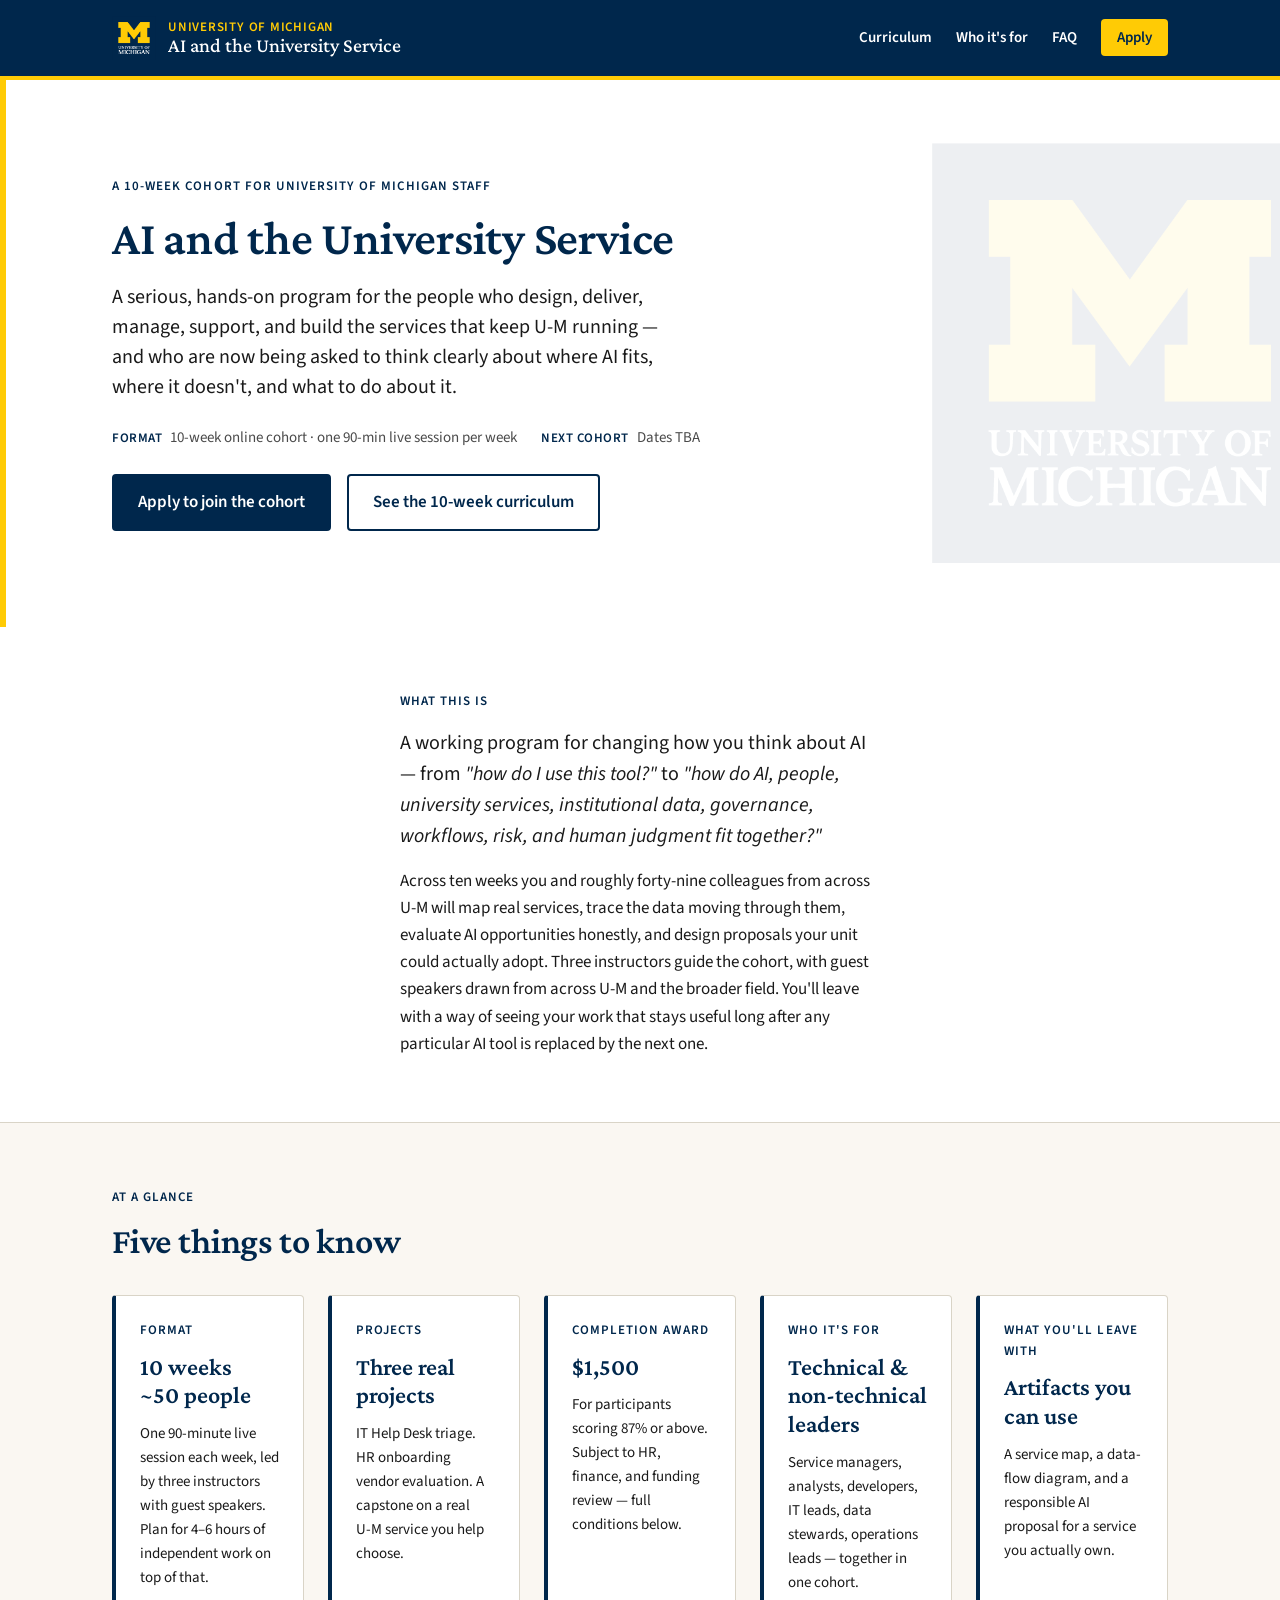
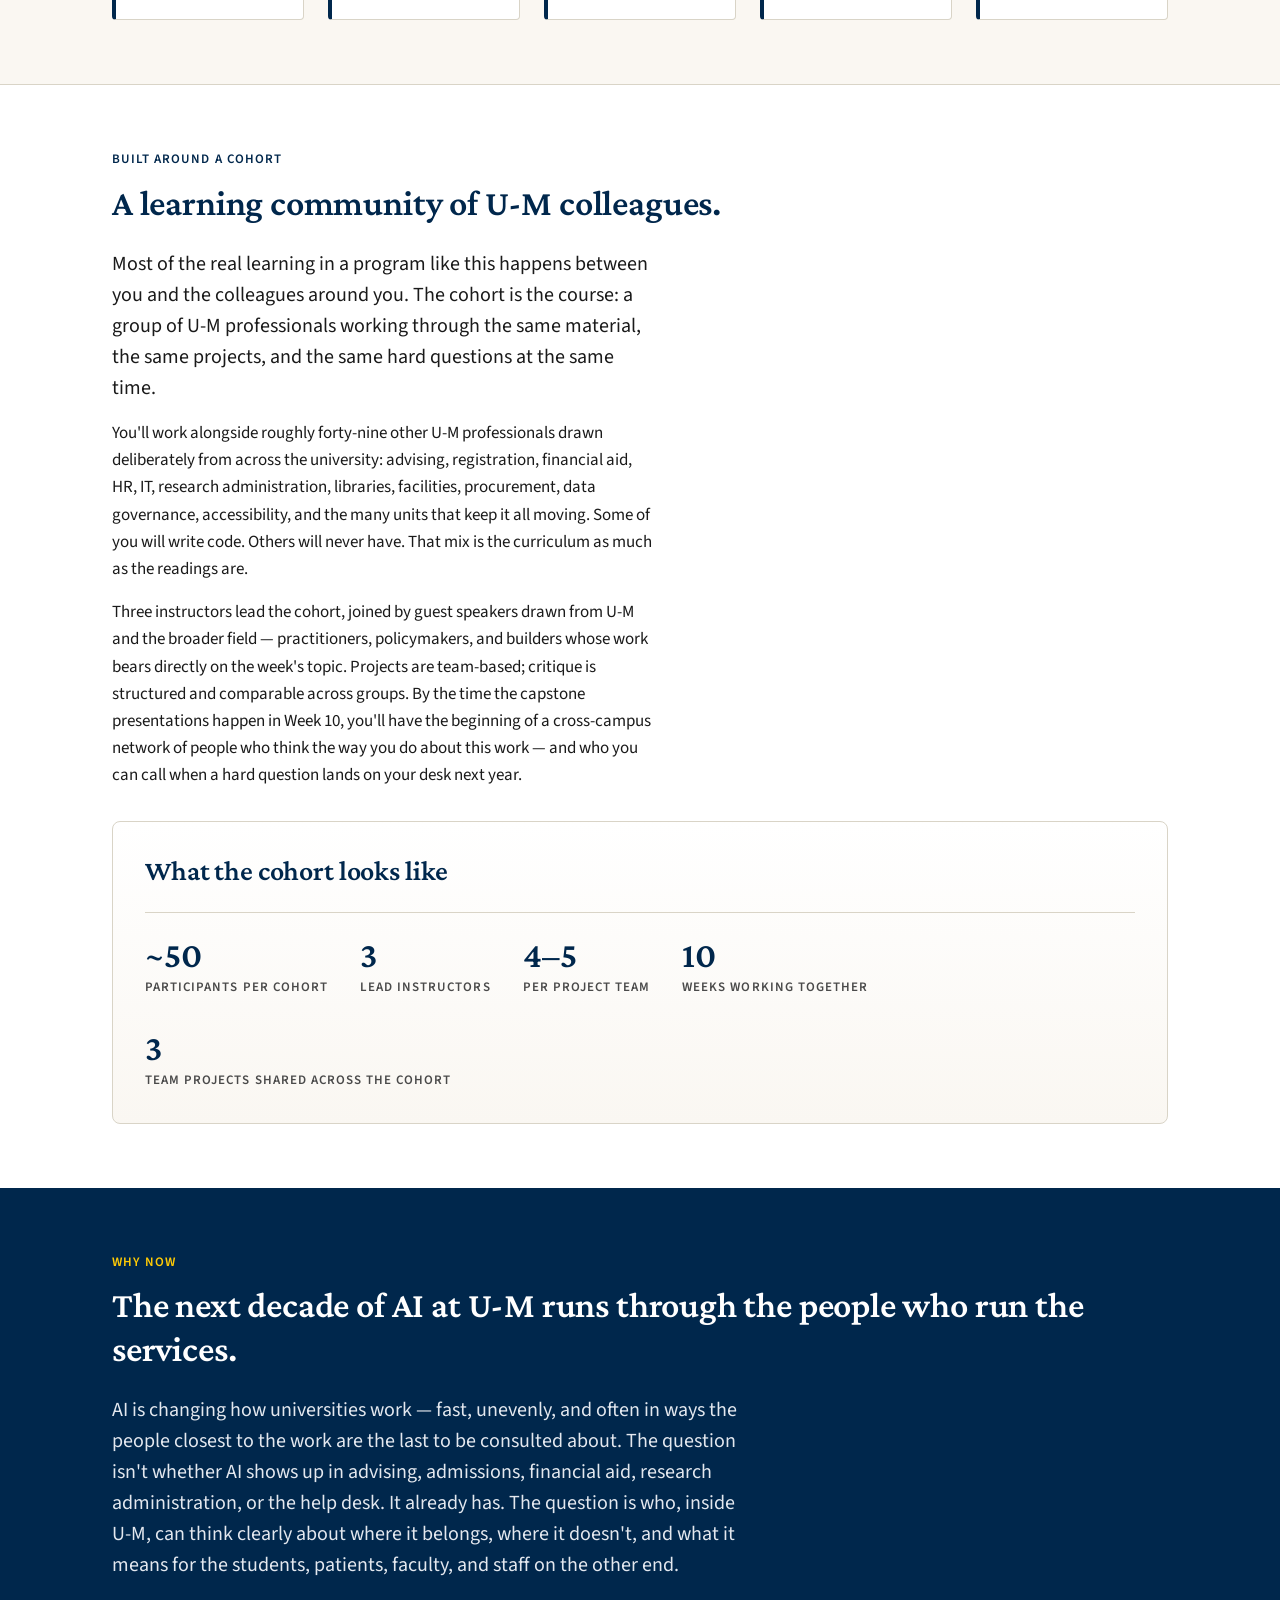
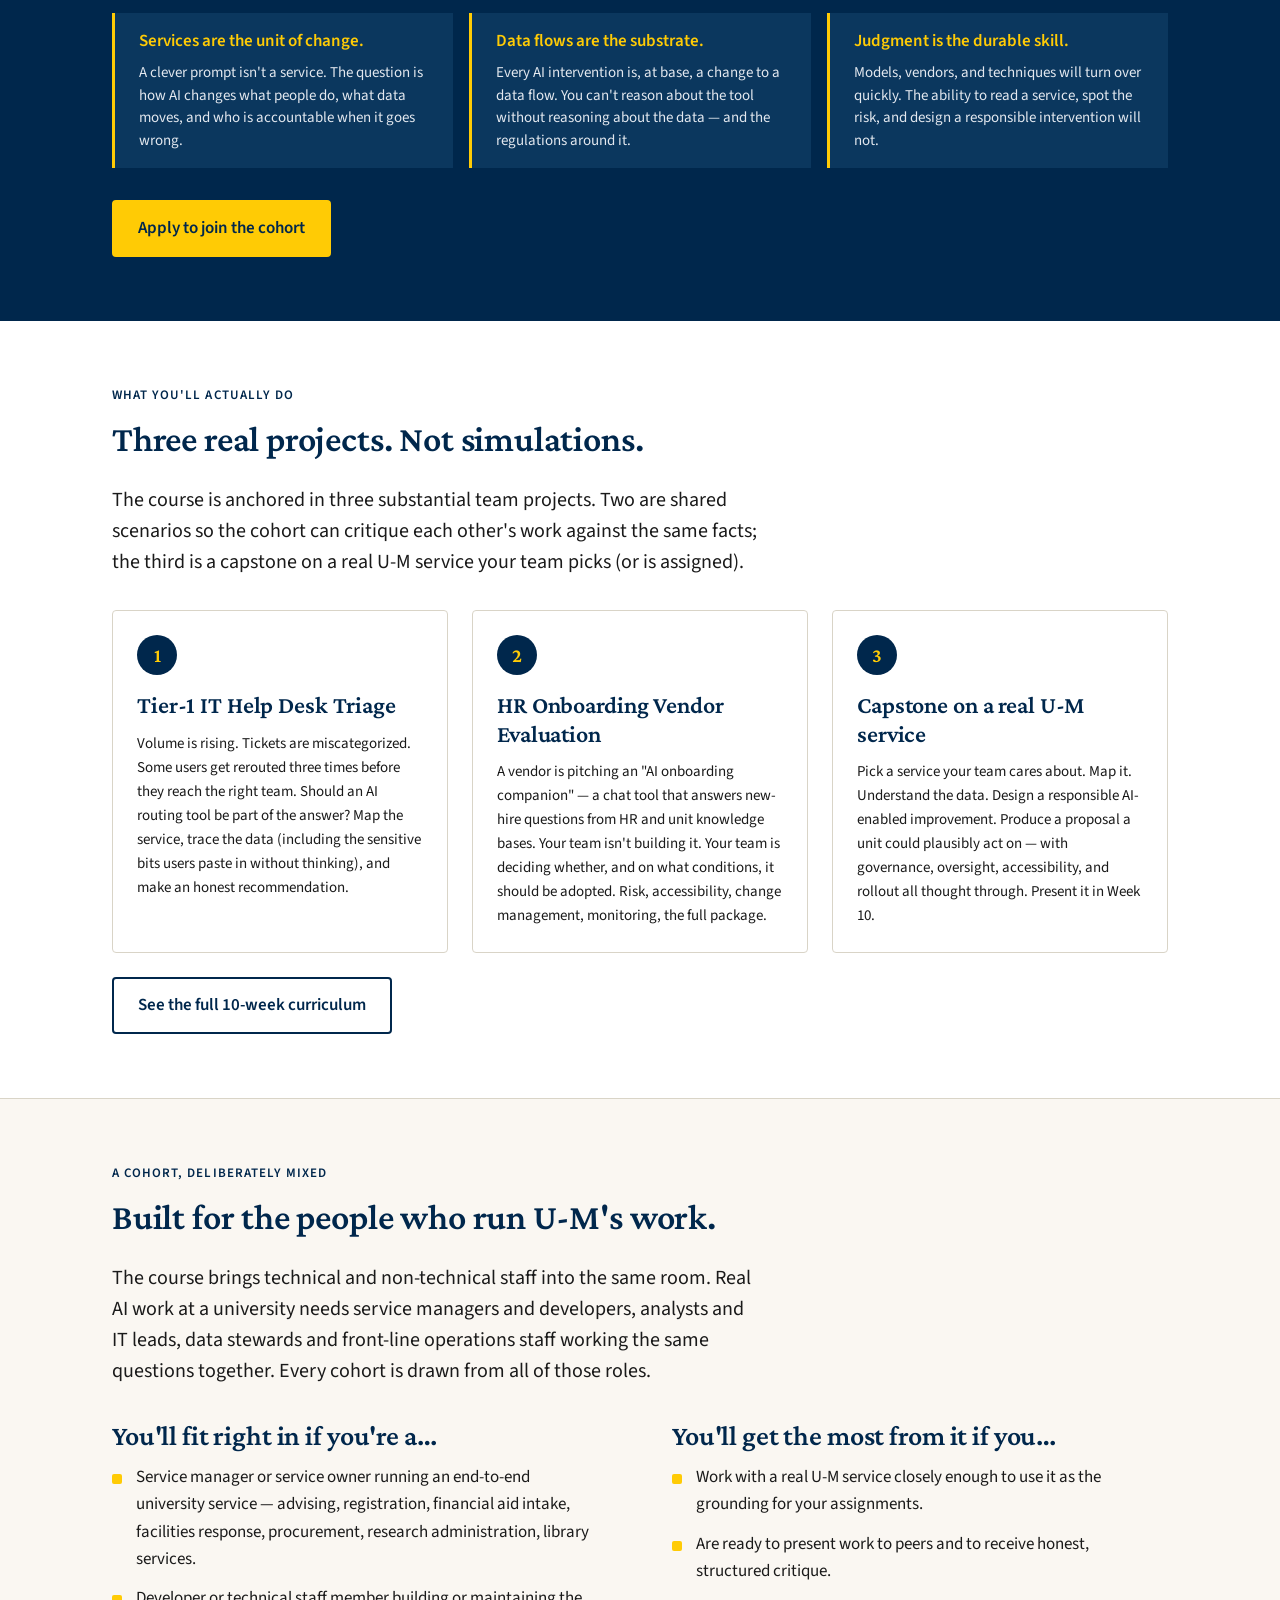
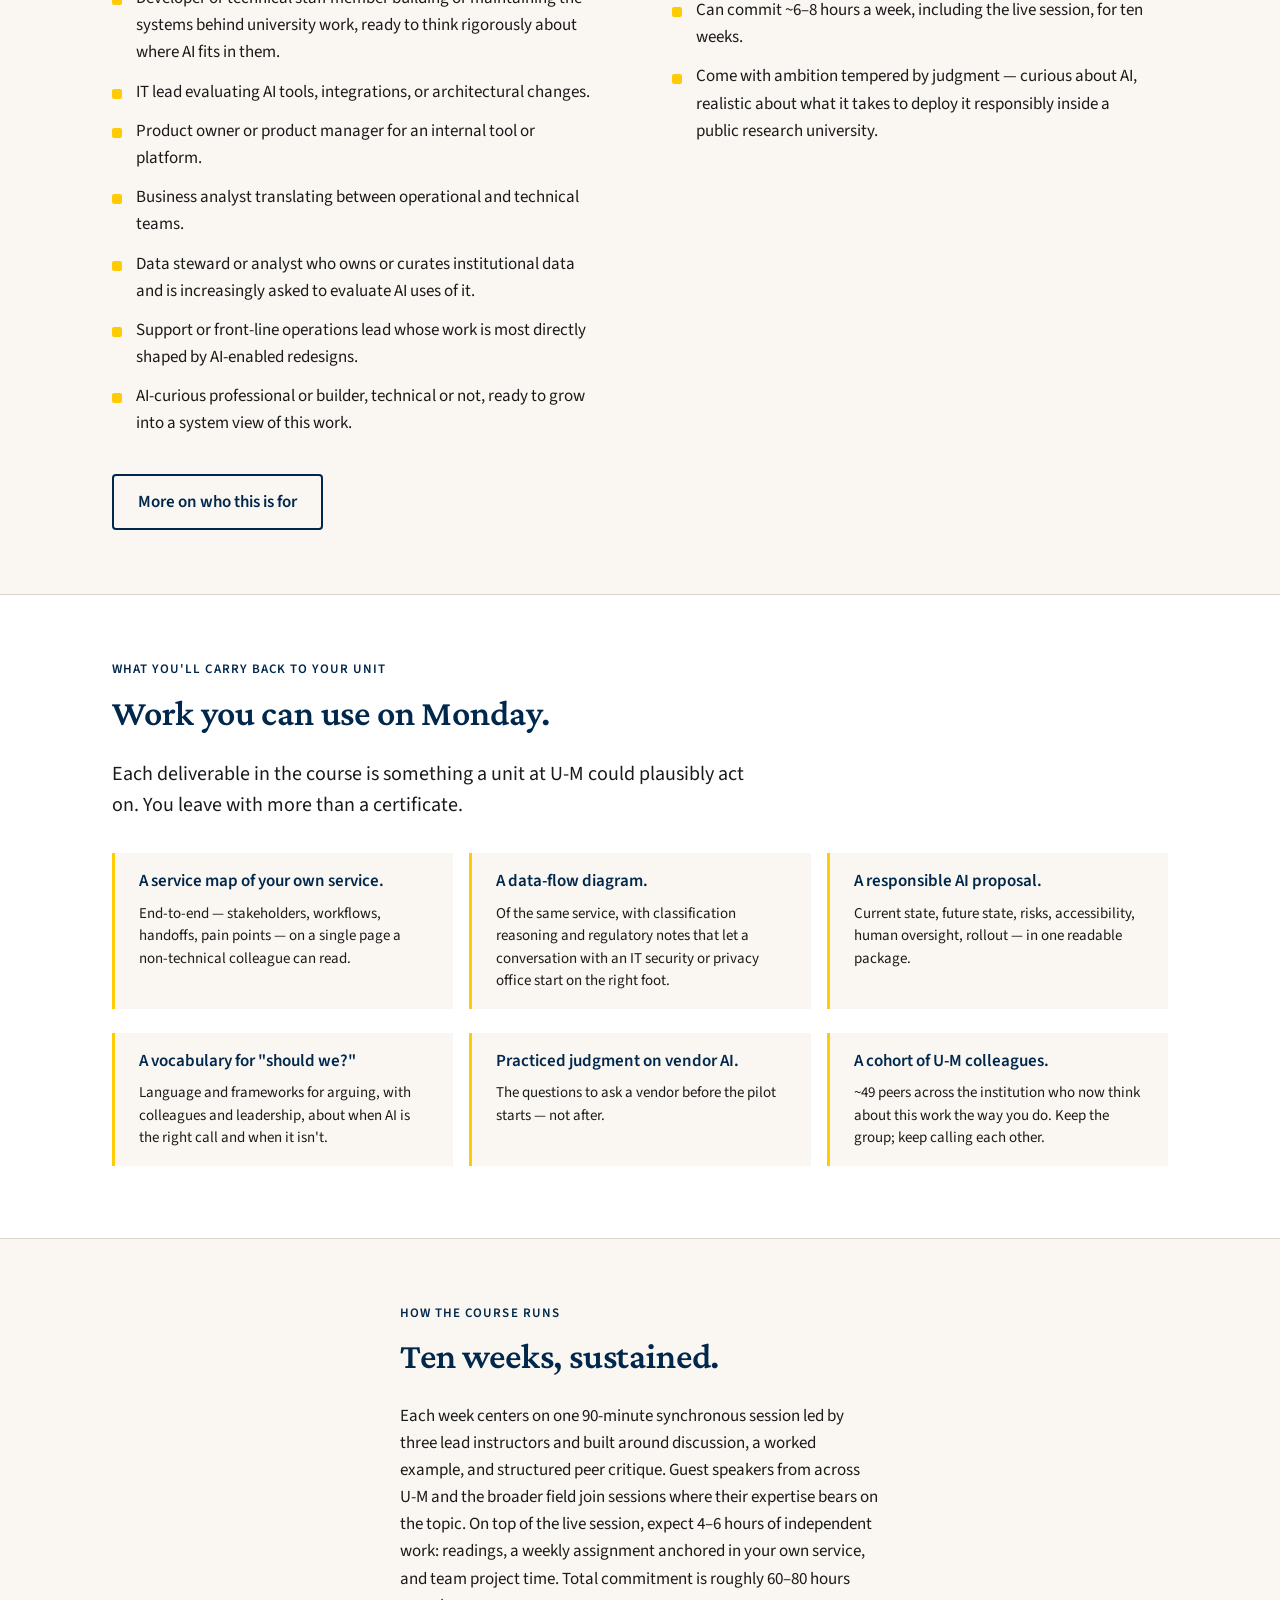
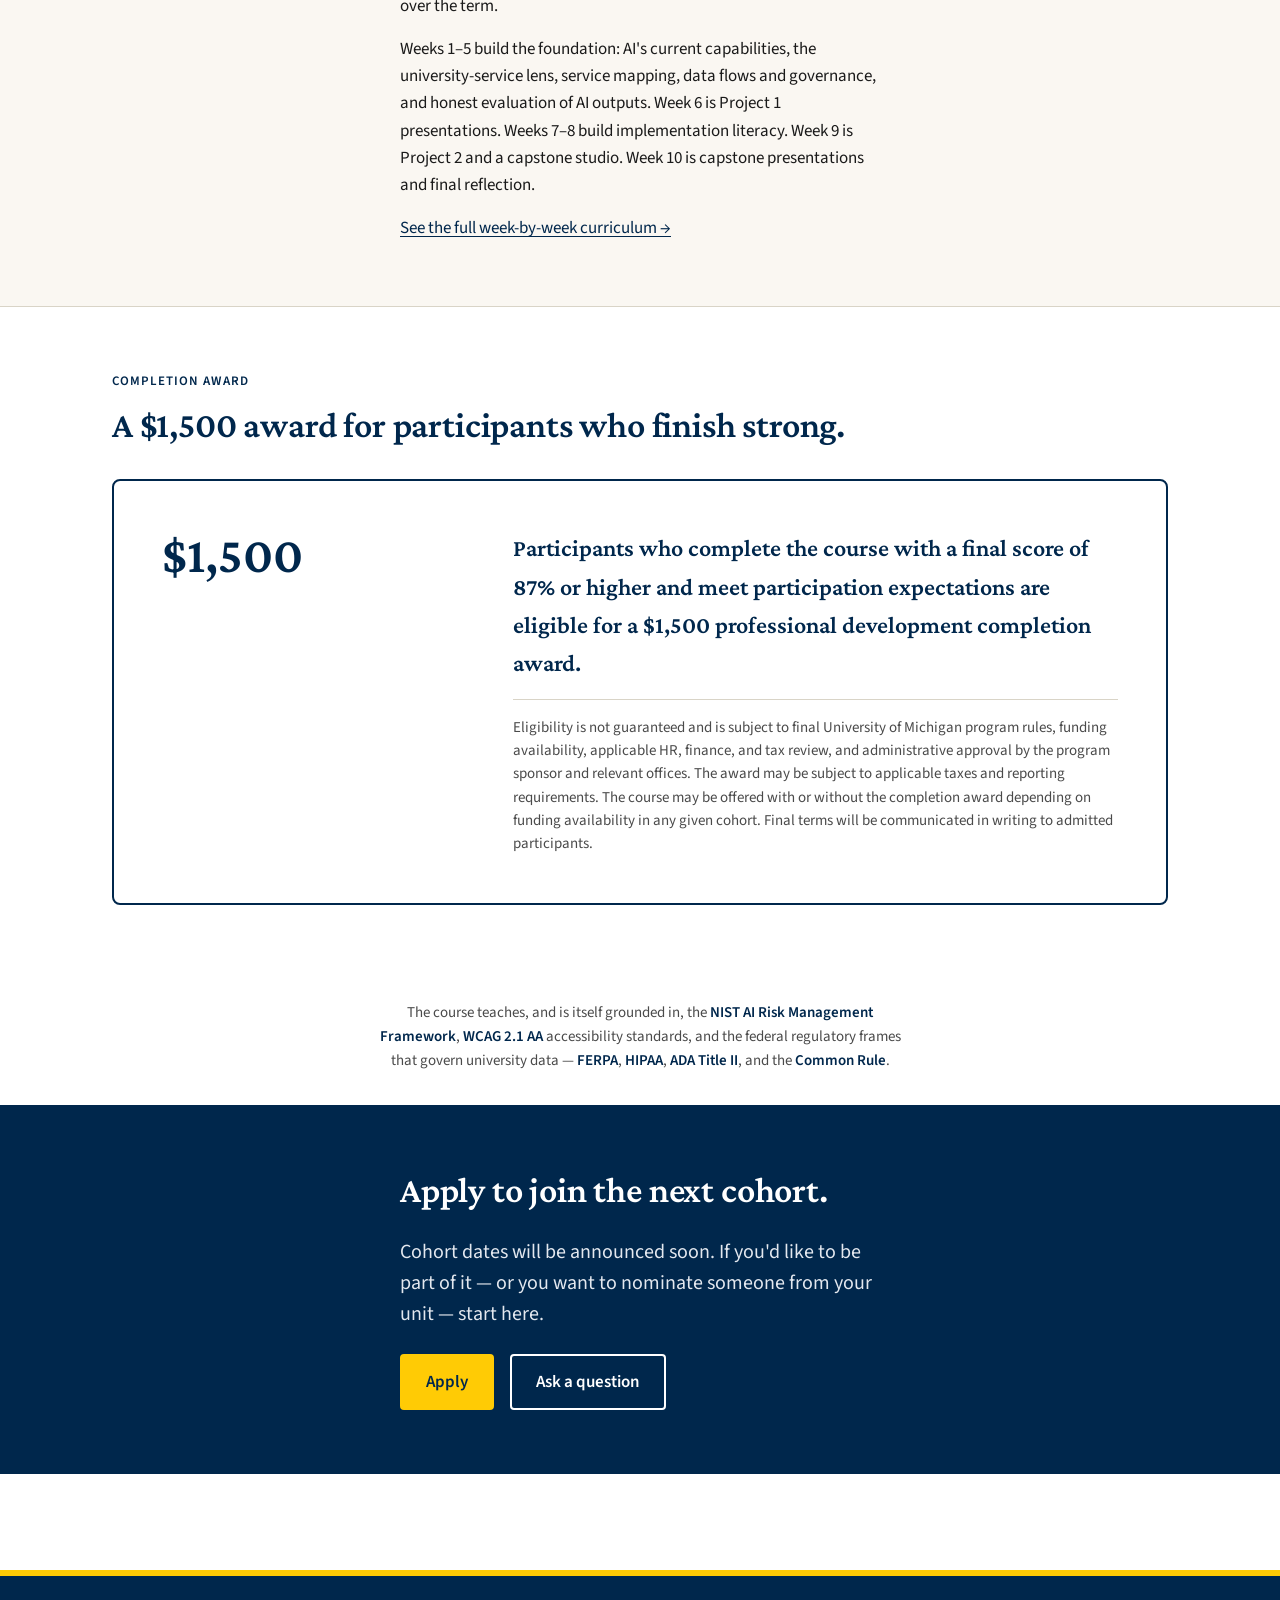
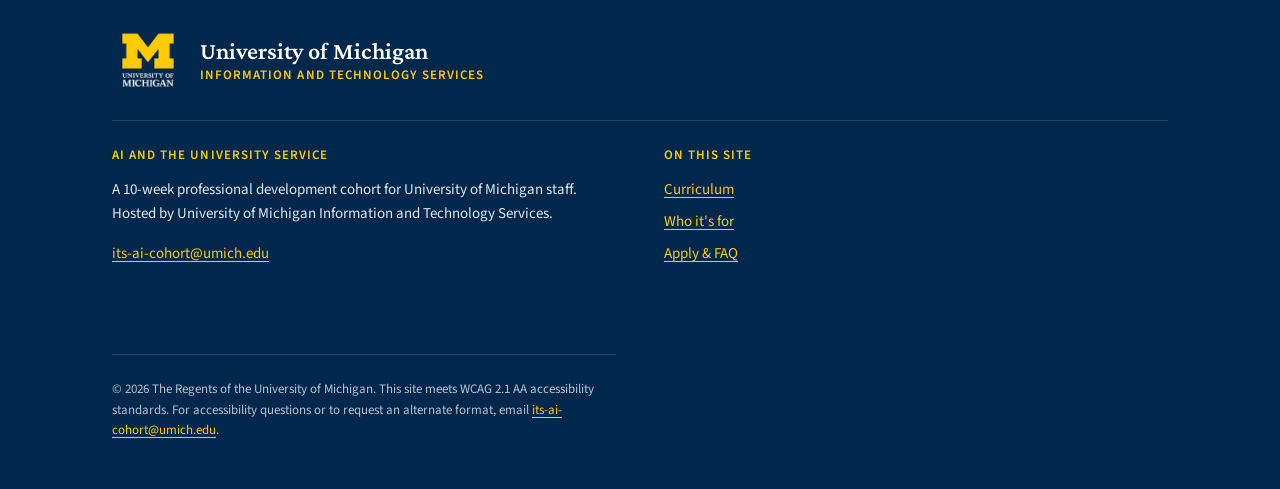
==== commit adcc8404: "Positive copy, cohort ~50, three instructors, more U-M branding Copy - Drop "This is not a coding bo" ====
--- a/index.html
+++ b/index.html
@@ -74,18 +74,19 @@
     <div class="container container--read">
       <p class="eyebrow">What this is</p>
       <p class="lead">
-        This is not a coding bootcamp, a prompt-engineering tutorial, or an AI
-        hype session. It is a working program for changing how you think about
-        AI &mdash; from <em>"how do I use this tool?"</em> to
+        A working program for changing how you think about AI &mdash; from
+        <em>"how do I use this tool?"</em> to
         <em>"how do AI, people, university services, institutional data,
         governance, workflows, risk, and human judgment fit together?"</em>
       </p>
       <p>
-        Across ten weeks you and roughly thirty-one colleagues from across
+        Across ten weeks you and roughly forty-nine colleagues from across
         U&#8209;M will map real services, trace the data moving through them,
-        evaluate AI opportunities honestly, and design proposals your unit could
-        actually adopt. You'll leave with a way of seeing your work that stays
-        useful long after any particular AI tool is replaced by the next one.
+        evaluate AI opportunities honestly, and design proposals your unit
+        could actually adopt. Three instructors guide the cohort, with guest
+        speakers drawn from across U&#8209;M and the broader field. You'll
+        leave with a way of seeing your work that stays useful long after any
+        particular AI tool is replaced by the next one.
       </p>
     </div>
   </section>
@@ -98,8 +99,8 @@
       <div class="facts" role="list">
         <div class="fact" role="listitem">
           <span class="fact__label">Format</span>
-          <span class="fact__value">10 weeks<br>~32 people</span>
-          <span class="fact__desc">One 90-minute live session each week. Plan for 4&ndash;6 hours of independent work on top of that.</span>
+          <span class="fact__value">10 weeks<br>~50 people</span>
+          <span class="fact__desc">One 90-minute live session each week, led by three instructors with guest speakers. Plan for 4&ndash;6 hours of independent work on top of that.</span>
         </div>
         <div class="fact" role="listitem">
           <span class="fact__label">Projects</span>
@@ -129,27 +130,33 @@
   <section class="section">
     <div class="container">
       <p class="eyebrow">Built around a cohort</p>
-      <h2 class="section__title">You're not doing this alone.</h2>
+      <h2 class="section__title">A learning community of U&#8209;M colleagues.</h2>
       <div class="container--read">
         <p class="lead">
           Most of the real learning in a program like this happens between you
-          and the colleagues around you. That's the point of running it as a
-          cohort &mdash; not a course you log into whenever you feel like it.
+          and the colleagues around you. The cohort is the course: a group of
+          U&#8209;M professionals working through the same material, the same
+          projects, and the same hard questions at the same time.
         </p>
         <p>
-          You'll work alongside roughly thirty-one other U&#8209;M professionals
-          drawn deliberately from across the university: advising, registration,
-          financial aid, HR, IT, research administration, libraries, facilities,
-          procurement, data governance, accessibility, and the many units that
-          keep it all moving. Some of you will write code. Others will never
-          have. That mix is the curriculum as much as the readings are.
+          You'll work alongside roughly forty-nine other U&#8209;M
+          professionals drawn deliberately from across the university:
+          advising, registration, financial aid, HR, IT, research
+          administration, libraries, facilities, procurement, data governance,
+          accessibility, and the many units that keep it all moving. Some of
+          you will write code. Others will never have. That mix is the
+          curriculum as much as the readings are.
         </p>
         <p>
-          Projects are team-based. Critique is structured and comparable across
-          groups. By the time the capstone presentations happen in Week 10,
-          you'll have the beginning of a cross-campus network of people who
-          think the way you do about this work &mdash; and who you can call when
-          a hard question lands on your desk next year.
+          Three instructors lead the cohort, joined by guest speakers drawn
+          from U&#8209;M and the broader field &mdash; practitioners,
+          policymakers, and builders whose work bears directly on the week's
+          topic. Projects are team-based; critique is structured and
+          comparable across groups. By the time the capstone presentations
+          happen in Week 10, you'll have the beginning of a cross-campus
+          network of people who think the way you do about this work &mdash;
+          and who you can call when a hard question lands on your desk next
+          year.
         </p>
       </div>
 
@@ -157,11 +164,15 @@
         <h3>What the cohort looks like</h3>
         <div class="num-row" role="list">
           <div role="listitem">
-            <div class="num">~32</div>
+            <div class="num">~50</div>
             <div class="num-label">Participants per cohort</div>
           </div>
           <div role="listitem">
-            <div class="num">4</div>
+            <div class="num">3</div>
+            <div class="num-label">Lead instructors</div>
+          </div>
+          <div role="listitem">
+            <div class="num">4&ndash;5</div>
             <div class="num-label">Per project team</div>
           </div>
           <div role="listitem">
@@ -266,35 +277,35 @@
   <section class="section section--warm">
     <div class="container">
       <p class="eyebrow">A cohort, deliberately mixed</p>
-      <h2 class="section__title">Who this is for &mdash; and who it isn't.</h2>
+      <h2 class="section__title">Built for the people who run U&#8209;M's work.</h2>
       <p class="section__intro">
-        The course is designed to bring technical and non-technical staff into
-        the same room. That's not incidental; it's the point. Real AI work at a
-        university requires service managers and developers, analysts and IT
-        leads, data stewards and front-line operations staff to argue through
-        the same questions together.
+        The course brings technical and non-technical staff into the same
+        room. Real AI work at a university needs service managers and
+        developers, analysts and IT leads, data stewards and front-line
+        operations staff working the same questions together. Every cohort is
+        drawn from all of those roles.
       </p>
       <div class="twocol">
         <div class="twocol__panel twocol__panel--yes">
           <h3>You'll fit right in if you're a&hellip;</h3>
           <ul>
             <li>Service manager or service owner running an end-to-end university service &mdash; advising, registration, financial aid intake, facilities response, procurement, research administration, library services.</li>
-            <li>Developer or technical staff member building or maintaining the systems behind university work, and wanting to think more rigorously about where AI does and doesn't belong.</li>
+            <li>Developer or technical staff member building or maintaining the systems behind university work, ready to think rigorously about where AI fits in them.</li>
             <li>IT lead evaluating AI tools, integrations, or architectural changes.</li>
             <li>Product owner or product manager for an internal tool or platform.</li>
             <li>Business analyst translating between operational and technical teams.</li>
             <li>Data steward or analyst who owns or curates institutional data and is increasingly asked to evaluate AI uses of it.</li>
-            <li>Support or front-line operations lead whose work is most directly changed by AI-enabled redesigns.</li>
+            <li>Support or front-line operations lead whose work is most directly shaped by AI-enabled redesigns.</li>
             <li>AI-curious professional or builder, technical or not, ready to grow into a system view of this work.</li>
           </ul>
         </div>
-        <div class="twocol__panel twocol__panel--no">
-          <h3>This isn't the right course if you want&hellip;</h3>
+        <div class="twocol__panel twocol__panel--yes">
+          <h3>You'll get the most from it if you&hellip;</h3>
           <ul>
-            <li>A pure coding bootcamp. There is some hands-on work, but coding is a means, not the focus.</li>
-            <li>Only prompt-engineering tricks. Prompting is one skill. The course is about the larger system around it.</li>
-            <li>An AI hype session, a vendor pitch, or a futurism seminar.</li>
-            <li>A purely theoretical seminar with no applied work. The course is anchored in real services and produces real artifacts.</li>
+            <li>Work with a real U&#8209;M service closely enough to use it as the grounding for your assignments.</li>
+            <li>Are ready to present work to peers and to receive honest, structured critique.</li>
+            <li>Can commit ~6&ndash;8 hours a week, including the live session, for ten weeks.</li>
+            <li>Come with ambition tempered by judgment &mdash; curious about AI, realistic about what it takes to deploy it responsibly inside a public research university.</li>
           </ul>
         </div>
       </div>
@@ -336,7 +347,7 @@
         </li>
         <li class="takeaway" role="listitem">
           <strong>A cohort of U&#8209;M colleagues.</strong>
-          ~31 peers across the institution who now think about this work the way you do. Keep the group; keep calling each other.
+          ~49 peers across the institution who now think about this work the way you do. Keep the group; keep calling each other.
         </li>
       </ul>
     </div>
@@ -348,19 +359,22 @@
       <p class="eyebrow">How the course runs</p>
       <h2 class="section__title">Ten weeks, sustained.</h2>
       <p>
-        Each week centers on one 90-minute synchronous session built around
-        discussion, a worked example, and structured peer critique. On top of
-        that, expect 4&ndash;6 hours of independent work: readings, a weekly
-        assignment anchored in your own service, and team project time. Total
-        commitment is roughly 60&ndash;80 hours over the term.
-      </p>
-      <p>
-        Weeks 1&ndash;5 build the foundation &mdash; what AI actually is and
-        isn't, what a university service is, how to map one honestly, how data
-        moves through it, and how to evaluate what AI gives you. Week 6 is
-        Project 1 presentations. Weeks 7&ndash;8 build implementation literacy.
-        Week 9 is Project 2 and a capstone studio. Week 10 is capstone
-        presentations and final reflection.
+        Each week centers on one 90-minute synchronous session led by three
+        lead instructors and built around discussion, a worked example, and
+        structured peer critique. Guest speakers from across U&#8209;M and
+        the broader field join sessions where their expertise bears on the
+        topic. On top of the live session, expect 4&ndash;6 hours of
+        independent work: readings, a weekly assignment anchored in your own
+        service, and team project time. Total commitment is roughly
+        60&ndash;80 hours over the term.
+      </p>
+      <p>
+        Weeks 1&ndash;5 build the foundation: AI's current capabilities,
+        the university-service lens, service mapping, data flows and
+        governance, and honest evaluation of AI outputs. Week 6 is Project 1
+        presentations. Weeks 7&ndash;8 build implementation literacy. Week 9
+        is Project 2 and a capstone studio. Week 10 is capstone presentations
+        and final reflection.
       </p>
       <p>
         <a href="curriculum/">See the full week-by-week curriculum &rarr;</a>
@@ -428,6 +442,15 @@
 </main>
 
 <footer class="site-footer">
+  <div class="container">
+    <div class="site-footer__brand">
+      <img src="assets/img/logo.png" alt="" width="72" height="72">
+      <span class="site-footer__brand-text">
+        <span class="um">University of Michigan</span>
+        <span class="um-sub">Information and Technology Services</span>
+      </span>
+    </div>
+  </div>
   <div class="container site-footer__inner">
     <div>
       <h4>AI and the University Service</h4>
--- a/assets/css/site.css
+++ b/assets/css/site.css
@@ -178,7 +178,7 @@
 .site-header {
   background: var(--blue);
   color: var(--paper);
-  border-bottom: 3px solid var(--maize);
+  border-bottom: 4px solid var(--maize);
 }
 .site-header__inner {
   display: flex;
@@ -294,6 +294,7 @@
   padding-block: var(--space-8) var(--space-8);
   background: var(--paper);
   position: relative;
+  overflow: hidden;
 }
 .hero::before {
   content: "";
@@ -303,6 +304,24 @@
   bottom: 0;
   width: 6px;
   background: var(--maize);
+}
+/* Decorative block-M watermark — home hero only */
+.page-home .hero::after {
+  content: "";
+  position: absolute;
+  right: -60px;
+  top: 50%;
+  transform: translateY(-50%);
+  width: 420px;
+  height: 420px;
+  background: url("../img/logo.png") center / contain no-repeat;
+  opacity: 0.07;
+  pointer-events: none;
+  z-index: 0;
+}
+.page-home .hero .container { position: relative; z-index: 1; }
+@media (max-width: 900px) {
+  .page-home .hero::after { width: 260px; height: 260px; right: -80px; opacity: 0.05; }
 }
 .hero__title {
   margin-top: var(--space-2);
@@ -755,8 +774,42 @@
   color: var(--paper);
   padding-block: var(--space-7);
   margin-top: var(--space-9);
+  border-top: 6px solid var(--maize);
 }
 .site-footer a { color: var(--maize); }
+.site-footer__brand {
+  display: flex;
+  align-items: center;
+  gap: var(--space-4);
+  padding-bottom: var(--space-5);
+  margin-bottom: var(--space-5);
+  border-bottom: 1px solid rgba(255,255,255,0.15);
+}
+.site-footer__brand img {
+  width: 72px;
+  height: 72px;
+  flex-shrink: 0;
+}
+.site-footer__brand-text {
+  font-family: var(--font-display);
+  line-height: 1.15;
+}
+.site-footer__brand-text .um {
+  display: block;
+  font-size: var(--size-500);
+  font-weight: 600;
+  color: var(--paper);
+}
+.site-footer__brand-text .um-sub {
+  display: block;
+  font-family: var(--font-body);
+  font-size: var(--size-100);
+  letter-spacing: 0.08em;
+  text-transform: uppercase;
+  color: var(--maize);
+  font-weight: 600;
+  margin-top: var(--space-1);
+}
 .site-footer__inner {
   display: grid;
   grid-template-columns: 1fr;
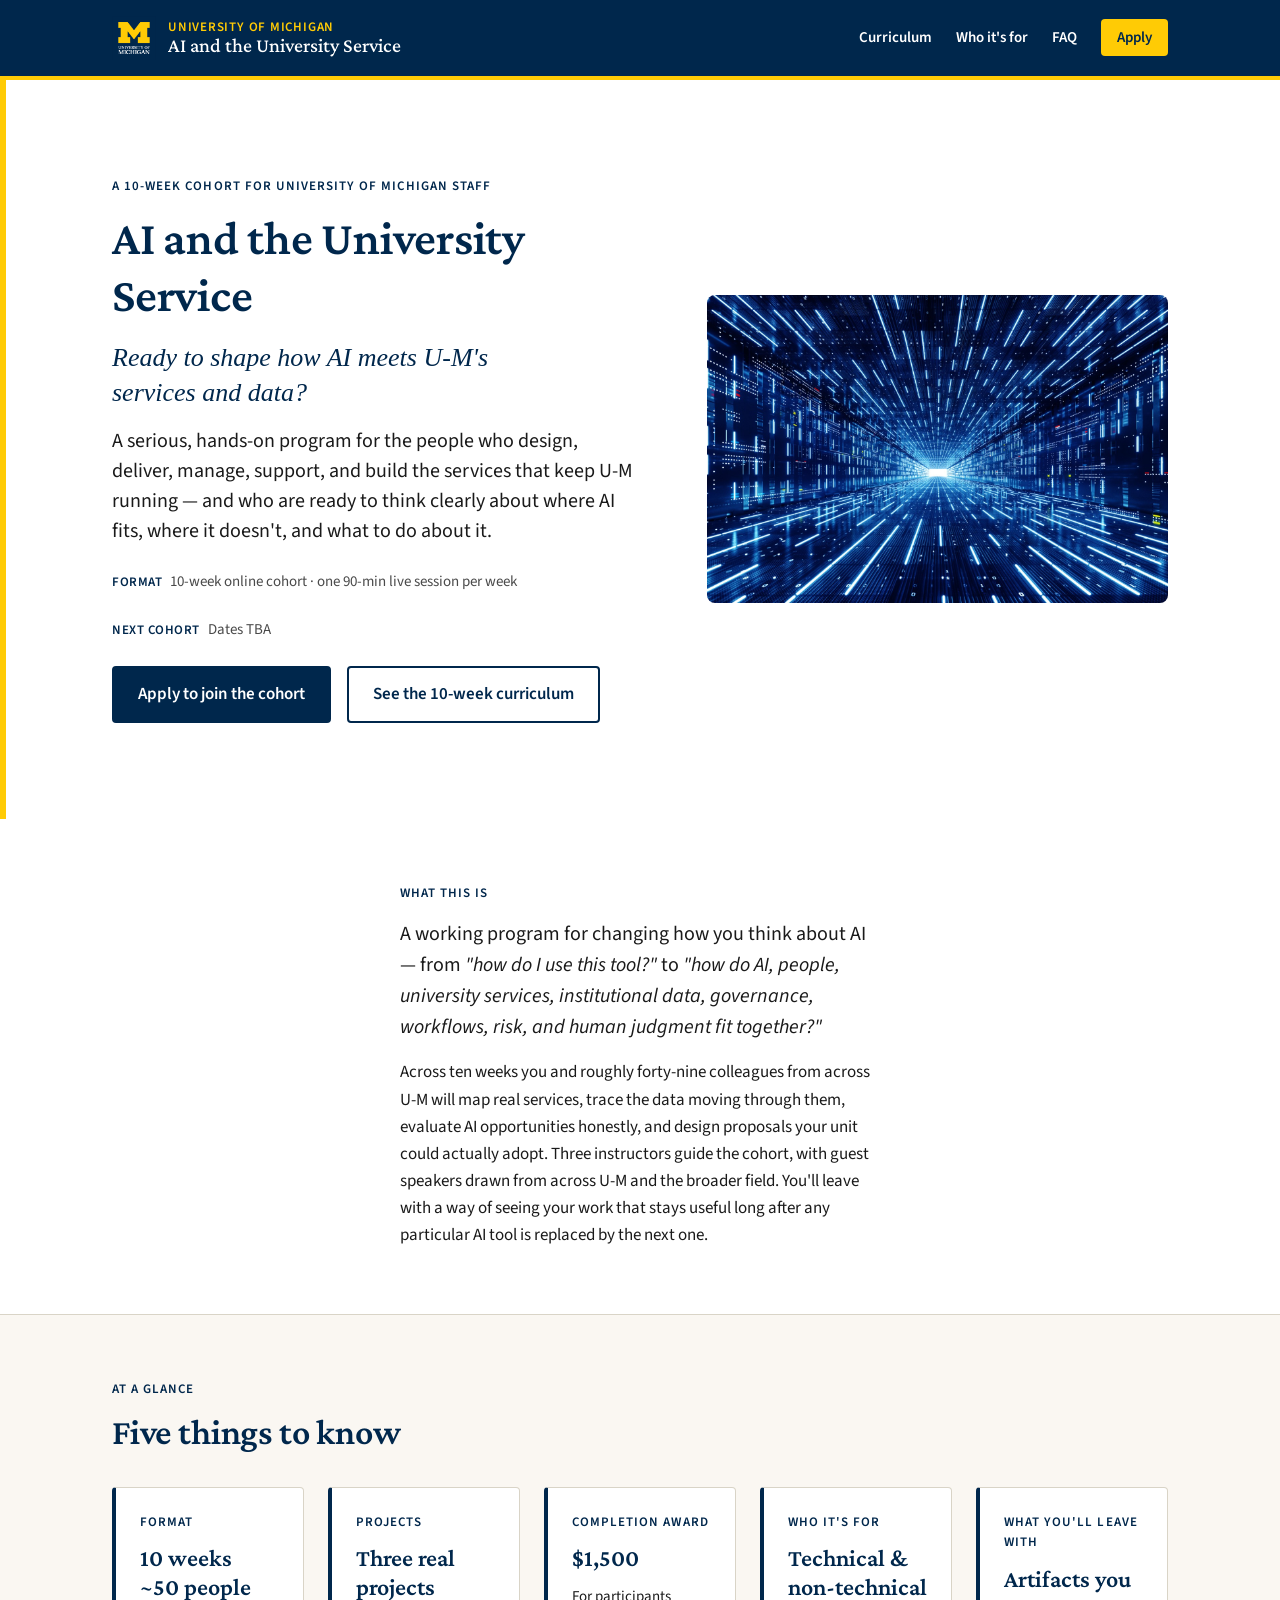
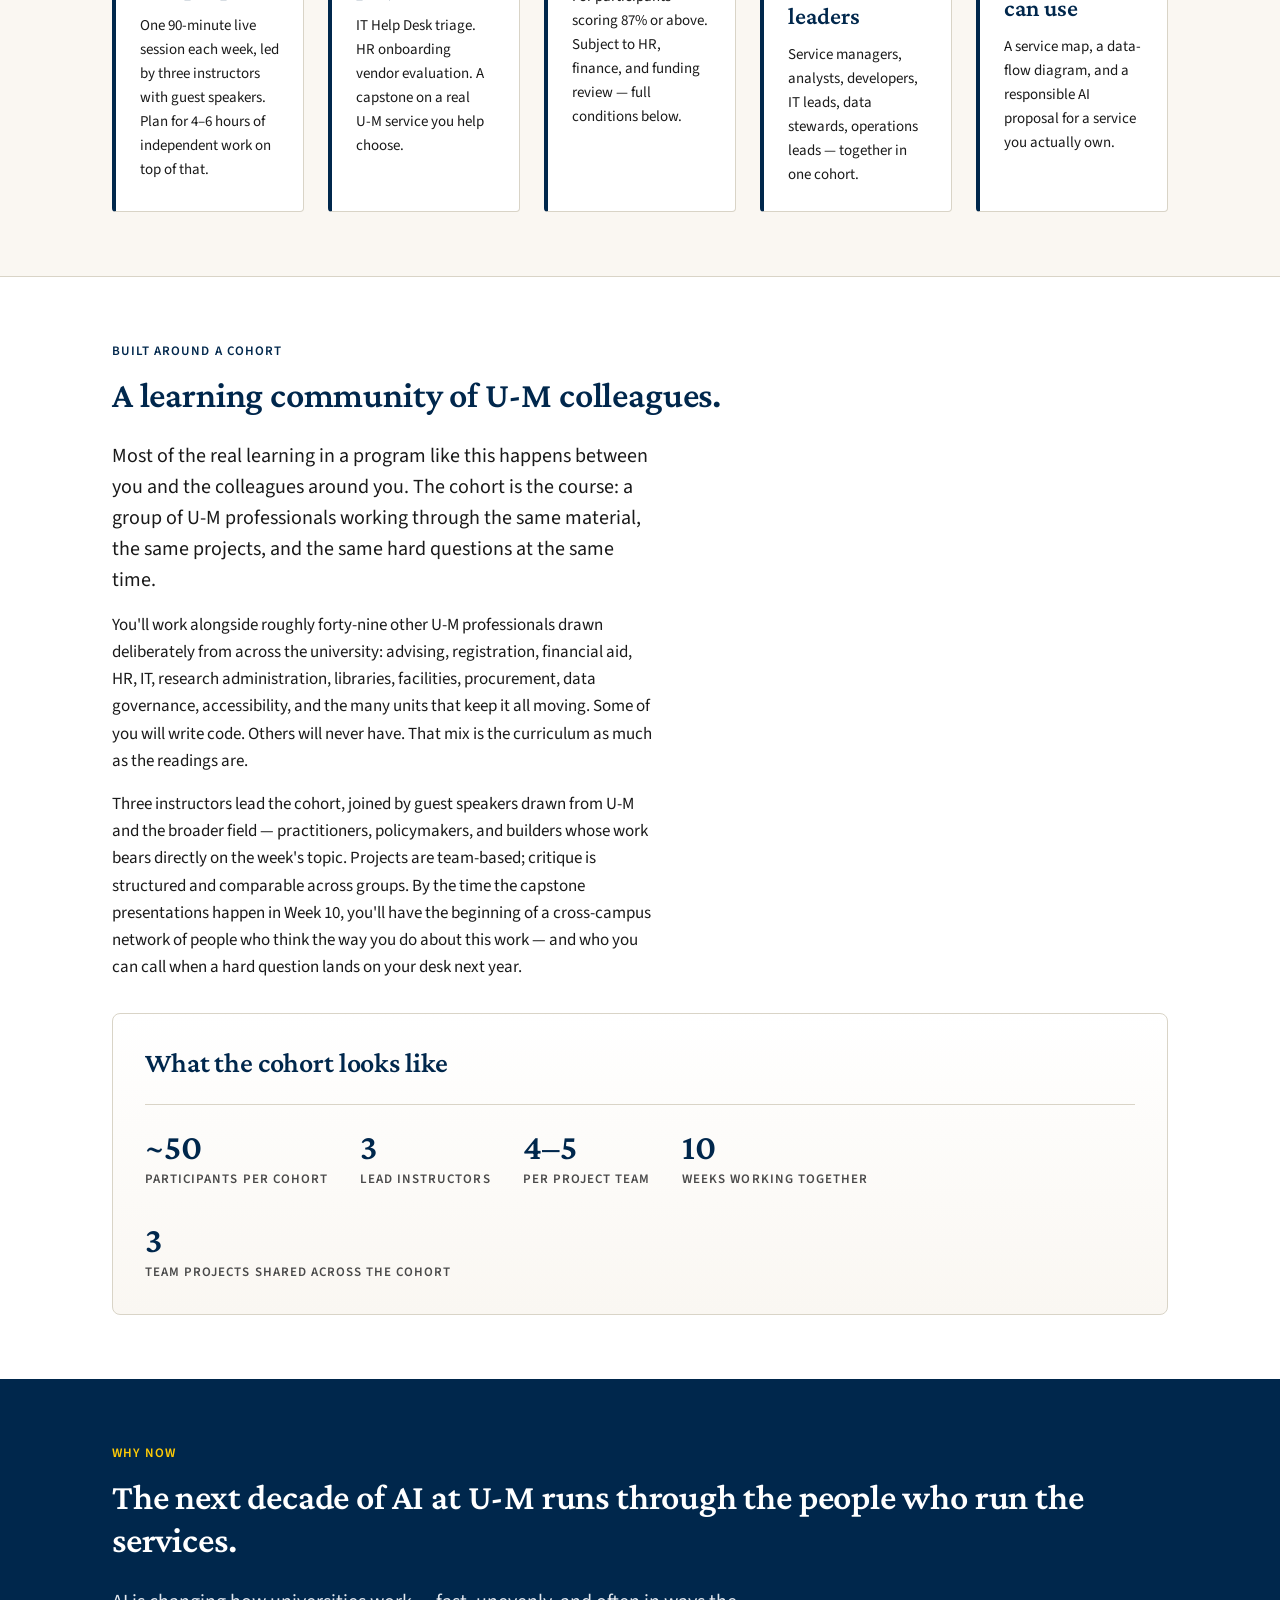
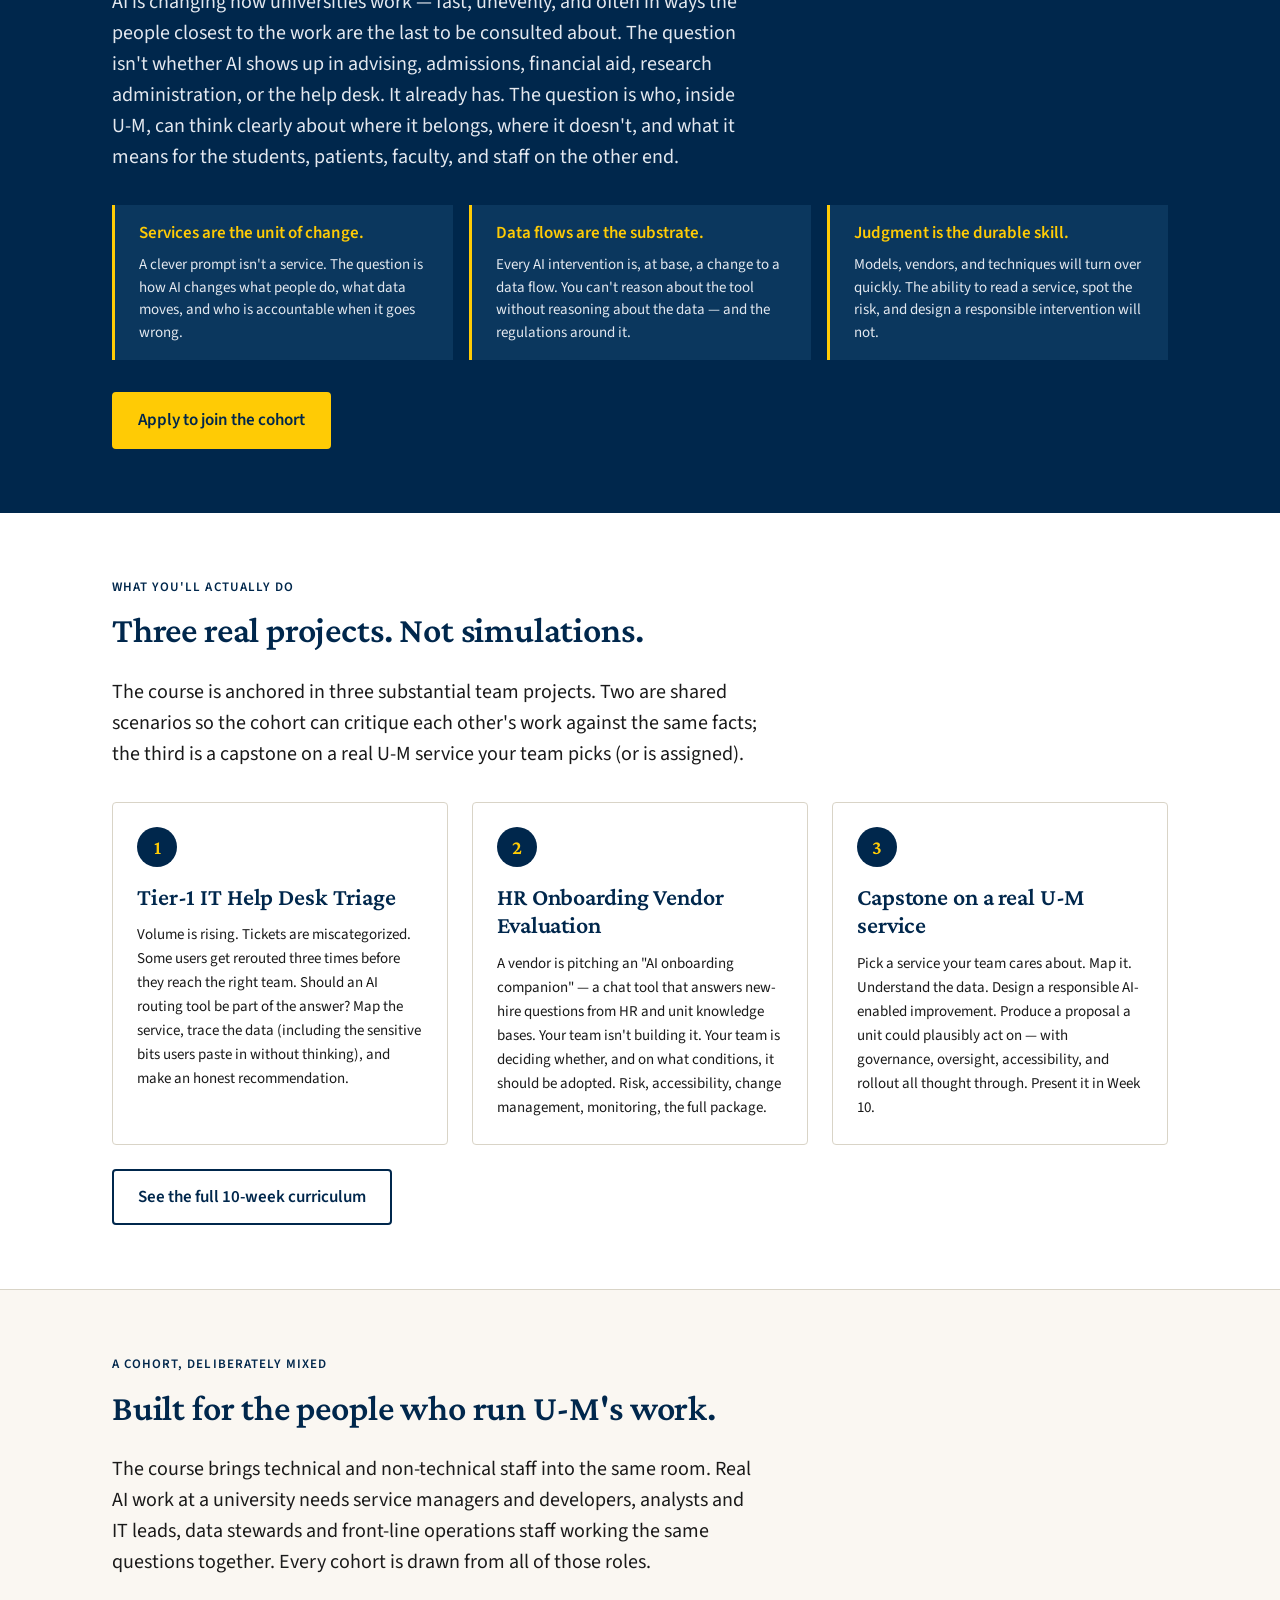
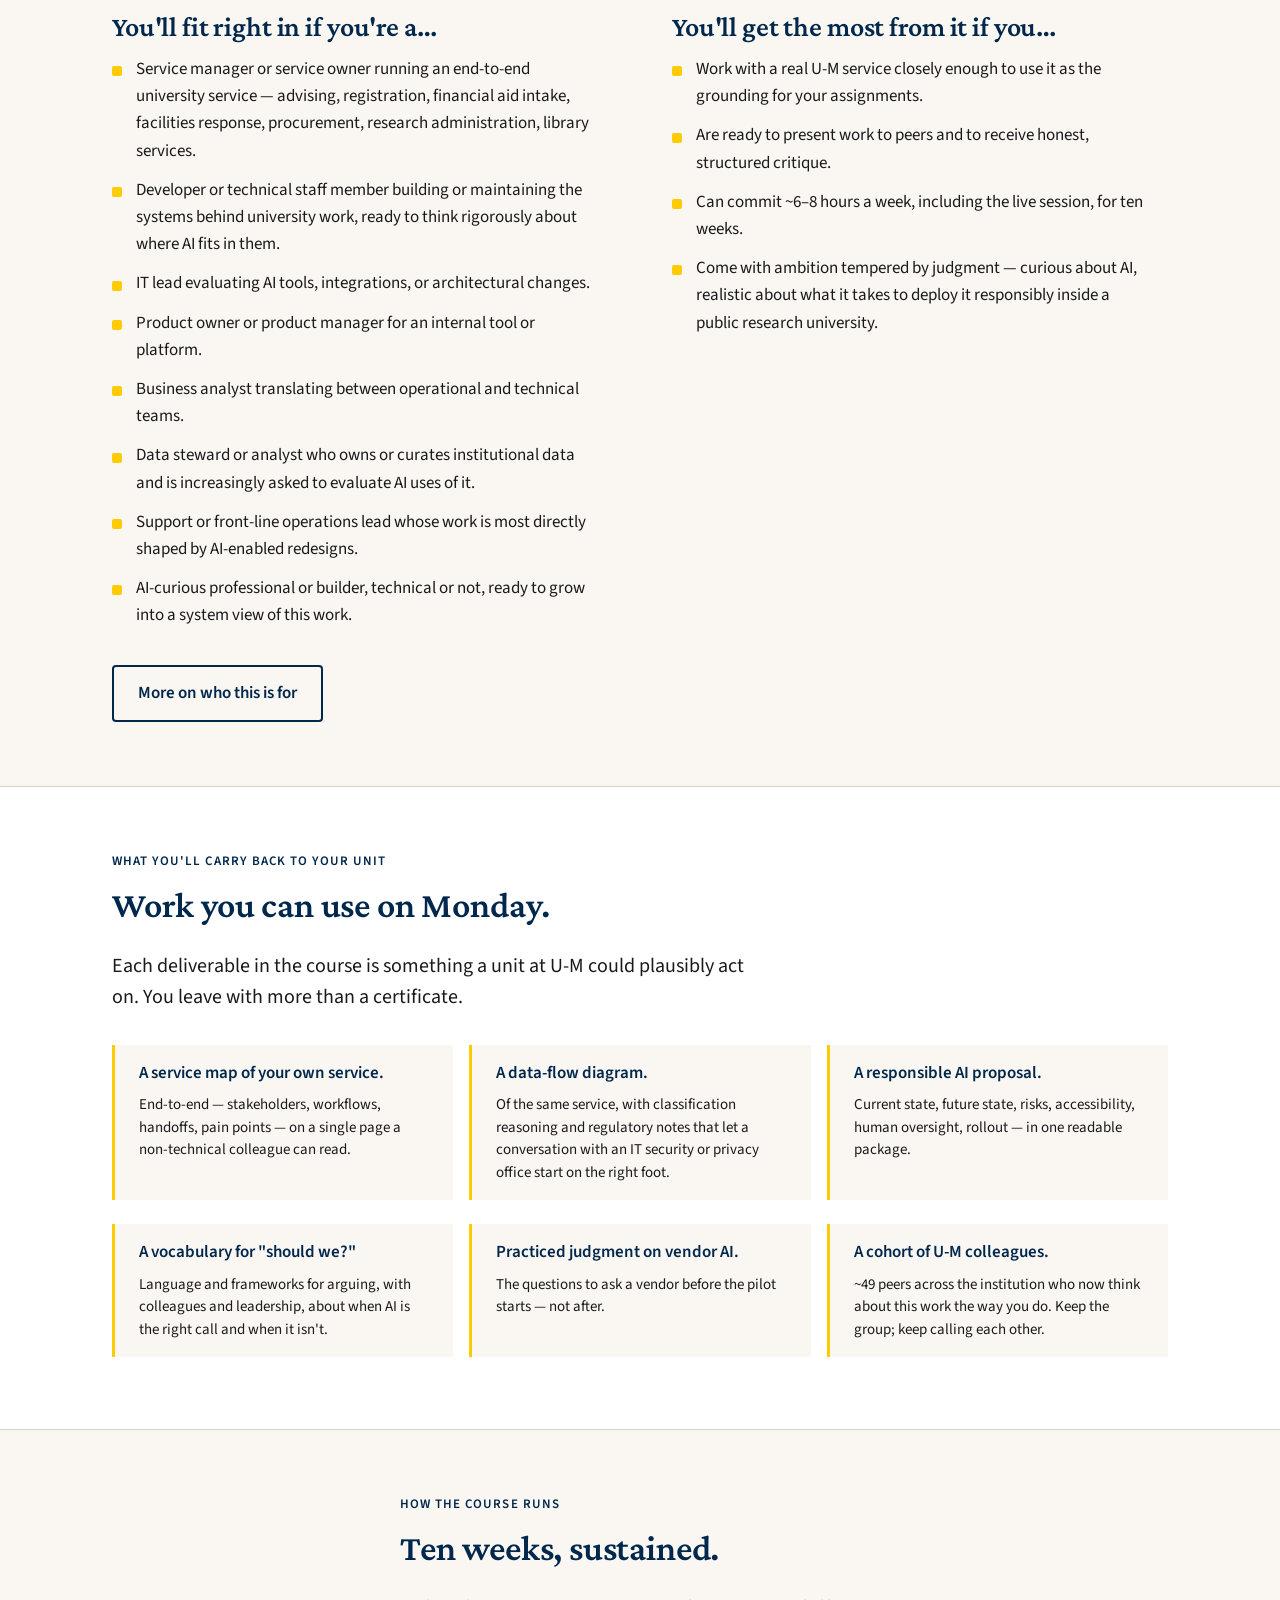
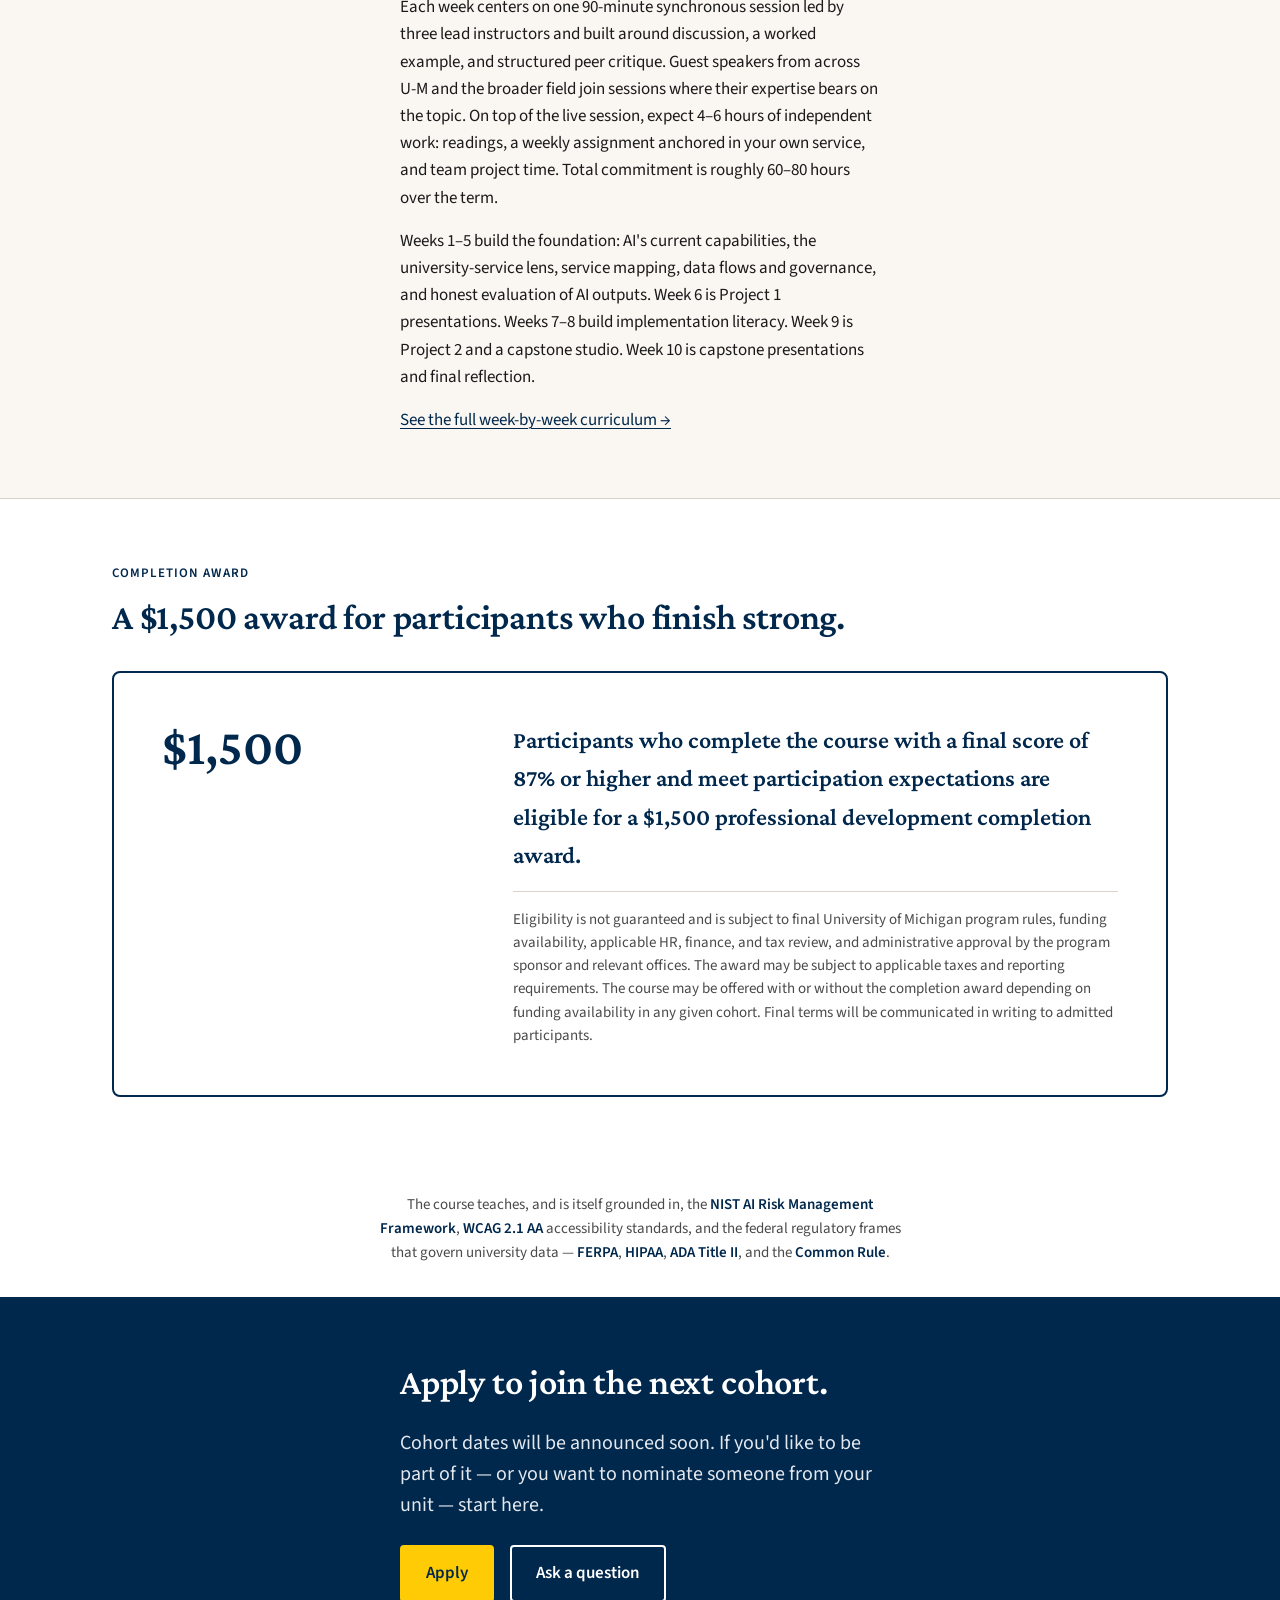
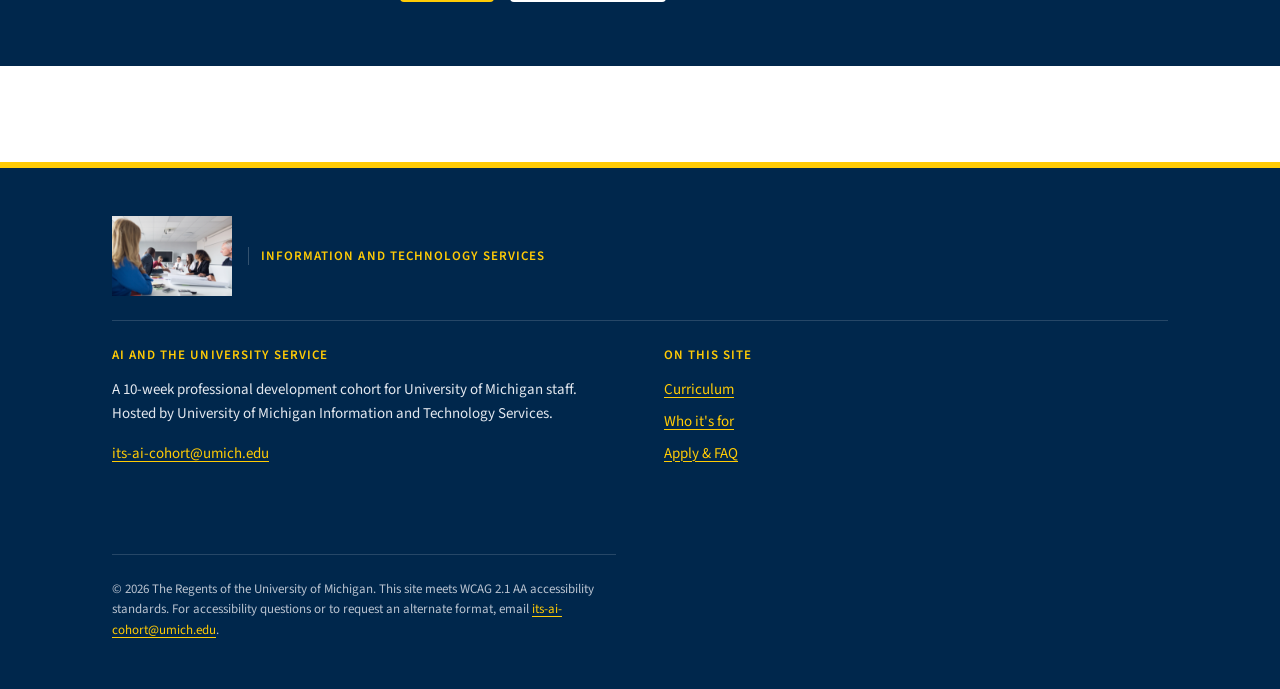
==== commit 8388fcc0: "Add photography: home hero, curriculum building, who-its-for; U-M lockup in footer - Home hero becom" ====
--- a/index.html
+++ b/index.html
@@ -42,29 +42,37 @@
 <main id="main">
 
   <!-- Hero -->
-  <section class="hero">
-    <div class="container">
-      <p class="eyebrow">A 10-week cohort for University of Michigan staff</p>
-      <h1 class="hero__title">AI and the University Service</h1>
-      <p class="hero__positioning">
-        A serious, hands-on program for the people who design, deliver, manage,
-        support, and build the services that keep U&#8209;M running &mdash; and who
-        are now being asked to think clearly about where AI fits, where it
-        doesn't, and what to do about it.
-      </p>
-      <div class="hero__meta">
-        <span class="hero__meta-item">
-          <span class="hero__meta-label">Format</span>
-          <span>10-week online cohort &middot; one 90-min live session per week</span>
-        </span>
-        <span class="hero__meta-item">
-          <span class="hero__meta-label">Next cohort</span>
-          <span>Dates TBA</span>
-        </span>
-      </div>
-      <div class="btn-row">
-        <a class="btn btn-primary" href="apply/">Apply to join the cohort</a>
-        <a class="btn btn-secondary" href="curriculum/">See the 10-week curriculum</a>
+  <section class="hero hero--split">
+    <div class="container">
+      <div class="hero__grid">
+        <div>
+          <p class="eyebrow">A 10-week cohort for University of Michigan staff</p>
+          <h1 class="hero__title">AI and the University Service</h1>
+          <p class="hero__tagline">Ready to shape how AI meets U&#8209;M's services and data?</p>
+          <p class="hero__positioning">
+            A serious, hands-on program for the people who design, deliver,
+            manage, support, and build the services that keep U&#8209;M
+            running &mdash; and who are ready to think clearly about where AI
+            fits, where it doesn't, and what to do about it.
+          </p>
+          <div class="hero__meta">
+            <span class="hero__meta-item">
+              <span class="hero__meta-label">Format</span>
+              <span>10-week online cohort &middot; one 90-min live session per week</span>
+            </span>
+            <span class="hero__meta-item">
+              <span class="hero__meta-label">Next cohort</span>
+              <span>Dates TBA</span>
+            </span>
+          </div>
+          <div class="btn-row">
+            <a class="btn btn-primary" href="apply/">Apply to join the cohort</a>
+            <a class="btn btn-secondary" href="curriculum/">See the 10-week curriculum</a>
+          </div>
+        </div>
+        <figure class="hero__image">
+          <img src="assets/img/hero-meeting.jpg" alt="A group of U-M professionals discussing a service redesign around a conference table">
+        </figure>
       </div>
     </div>
   </section>
@@ -444,11 +452,8 @@
 <footer class="site-footer">
   <div class="container">
     <div class="site-footer__brand">
-      <img src="assets/img/logo.png" alt="" width="72" height="72">
-      <span class="site-footer__brand-text">
-        <span class="um">University of Michigan</span>
-        <span class="um-sub">Information and Technology Services</span>
-      </span>
+      <img src="assets/img/um-lockup.png" alt="University of Michigan" height="80">
+      <span class="site-footer__brand-text">Information and Technology Services</span>
     </div>
   </div>
   <div class="container site-footer__inner">
--- a/assets/css/site.css
+++ b/assets/css/site.css
@@ -305,23 +305,54 @@
   width: 6px;
   background: var(--maize);
 }
-/* Decorative block-M watermark — home hero only */
-.page-home .hero::after {
+
+/* Two-column hero: text + image */
+.hero--split .hero__grid {
+  display: grid;
+  grid-template-columns: 1fr;
+  gap: var(--space-6);
+  align-items: center;
+}
+@media (min-width: 900px) {
+  .hero--split .hero__grid {
+    grid-template-columns: 1.15fr 1fr;
+    gap: var(--space-8);
+  }
+}
+.hero__image {
+  position: relative;
+  border-radius: var(--radius-md);
+  overflow: hidden;
+  aspect-ratio: 3 / 2;
+  background: var(--paper-warm);
+}
+.hero__image img {
+  width: 100%;
+  height: 100%;
+  object-fit: cover;
+  display: block;
+}
+.hero__image::after {
   content: "";
   position: absolute;
-  right: -60px;
-  top: 50%;
-  transform: translateY(-50%);
-  width: 420px;
-  height: 420px;
-  background: url("../img/logo.png") center / contain no-repeat;
-  opacity: 0.07;
-  pointer-events: none;
-  z-index: 0;
-}
-.page-home .hero .container { position: relative; z-index: 1; }
-@media (max-width: 900px) {
-  .page-home .hero::after { width: 260px; height: 260px; right: -80px; opacity: 0.05; }
+  left: -8px;
+  top: var(--space-5);
+  width: 8px;
+  height: 56px;
+  background: var(--maize);
+  border-radius: 0 2px 2px 0;
+}
+
+/* Tagline under H1 */
+.hero__tagline {
+  font-family: var(--font-display);
+  font-size: clamp(1.25rem, 1.4vw + 0.75rem, 1.625rem);
+  font-weight: 500;
+  line-height: 1.35;
+  color: var(--blue);
+  margin: var(--space-3) 0 var(--space-4);
+  max-width: 30ch;
+  font-style: italic;
 }
 .hero__title {
   margin-top: var(--space-2);
@@ -355,6 +386,46 @@
 
 @media (min-width: 900px) {
   .hero { padding-block: var(--space-9) var(--space-9); }
+}
+
+/* ---- Figure / section image ------------------------------ */
+.figure {
+  margin: var(--space-6) 0 0;
+  border-radius: var(--radius-md);
+  overflow: hidden;
+  position: relative;
+}
+.figure img {
+  width: 100%;
+  height: auto;
+  display: block;
+  aspect-ratio: 16 / 9;
+  object-fit: cover;
+}
+.figure--portrait img {
+  aspect-ratio: 4 / 5;
+}
+.figure figcaption {
+  font-size: var(--size-100);
+  color: var(--muted);
+  margin-top: var(--space-2);
+  font-style: italic;
+}
+.figure--with-accent {
+  border-left: 4px solid var(--maize);
+}
+.figure--with-accent img {
+  border-radius: 0;
+}
+
+/* Inline role-card image */
+.role__img {
+  width: 100%;
+  height: 180px;
+  object-fit: cover;
+  border-radius: var(--radius-sm);
+  margin-bottom: var(--space-4);
+  display: block;
 }
 
 /* ---- Section --------------------------------------------- */
@@ -786,29 +857,20 @@
   border-bottom: 1px solid rgba(255,255,255,0.15);
 }
 .site-footer__brand img {
-  width: 72px;
-  height: 72px;
+  width: auto;
+  height: 80px;
   flex-shrink: 0;
 }
 .site-footer__brand-text {
-  font-family: var(--font-display);
-  line-height: 1.15;
-}
-.site-footer__brand-text .um {
-  display: block;
-  font-size: var(--size-500);
-  font-weight: 600;
-  color: var(--paper);
-}
-.site-footer__brand-text .um-sub {
-  display: block;
   font-family: var(--font-body);
   font-size: var(--size-100);
   letter-spacing: 0.08em;
   text-transform: uppercase;
   color: var(--maize);
   font-weight: 600;
-  margin-top: var(--space-1);
+  line-height: 1.4;
+  padding-left: var(--space-3);
+  border-left: 1px solid rgba(255,255,255,0.2);
 }
 .site-footer__inner {
   display: grid;
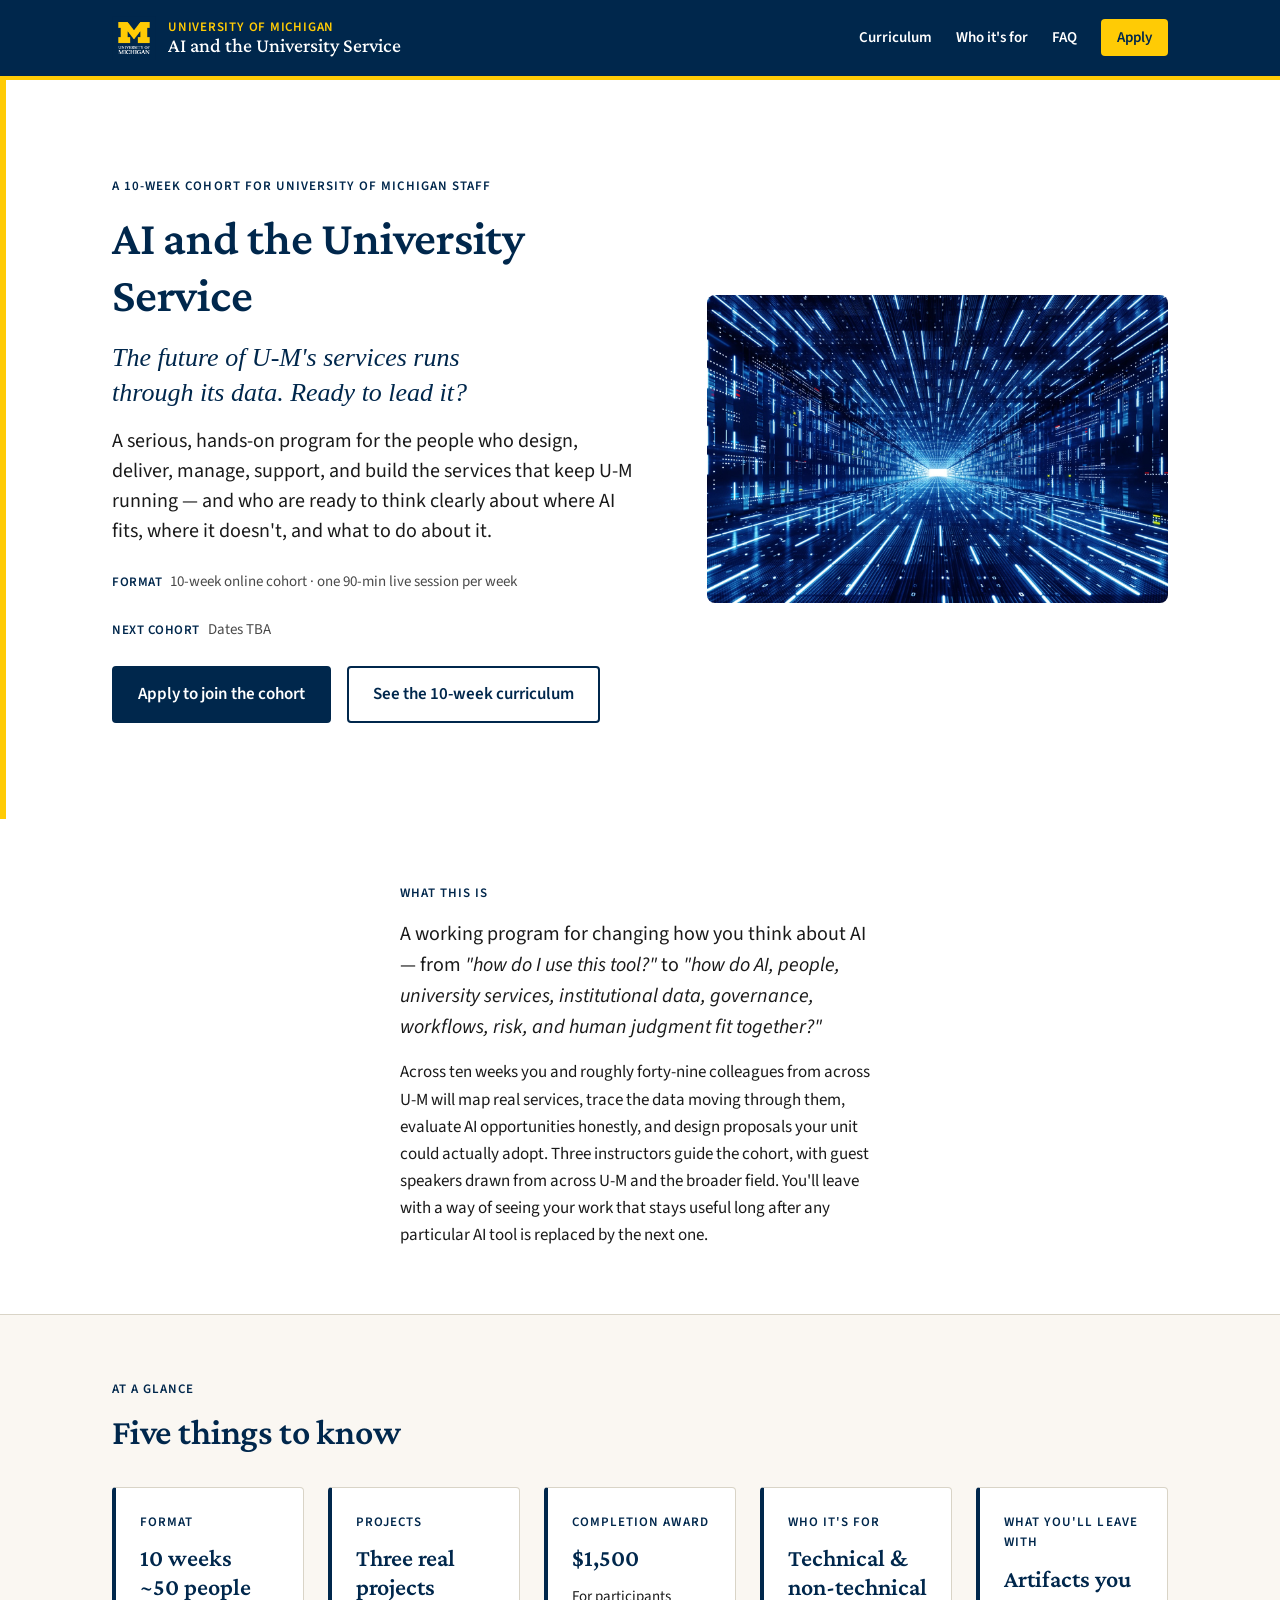
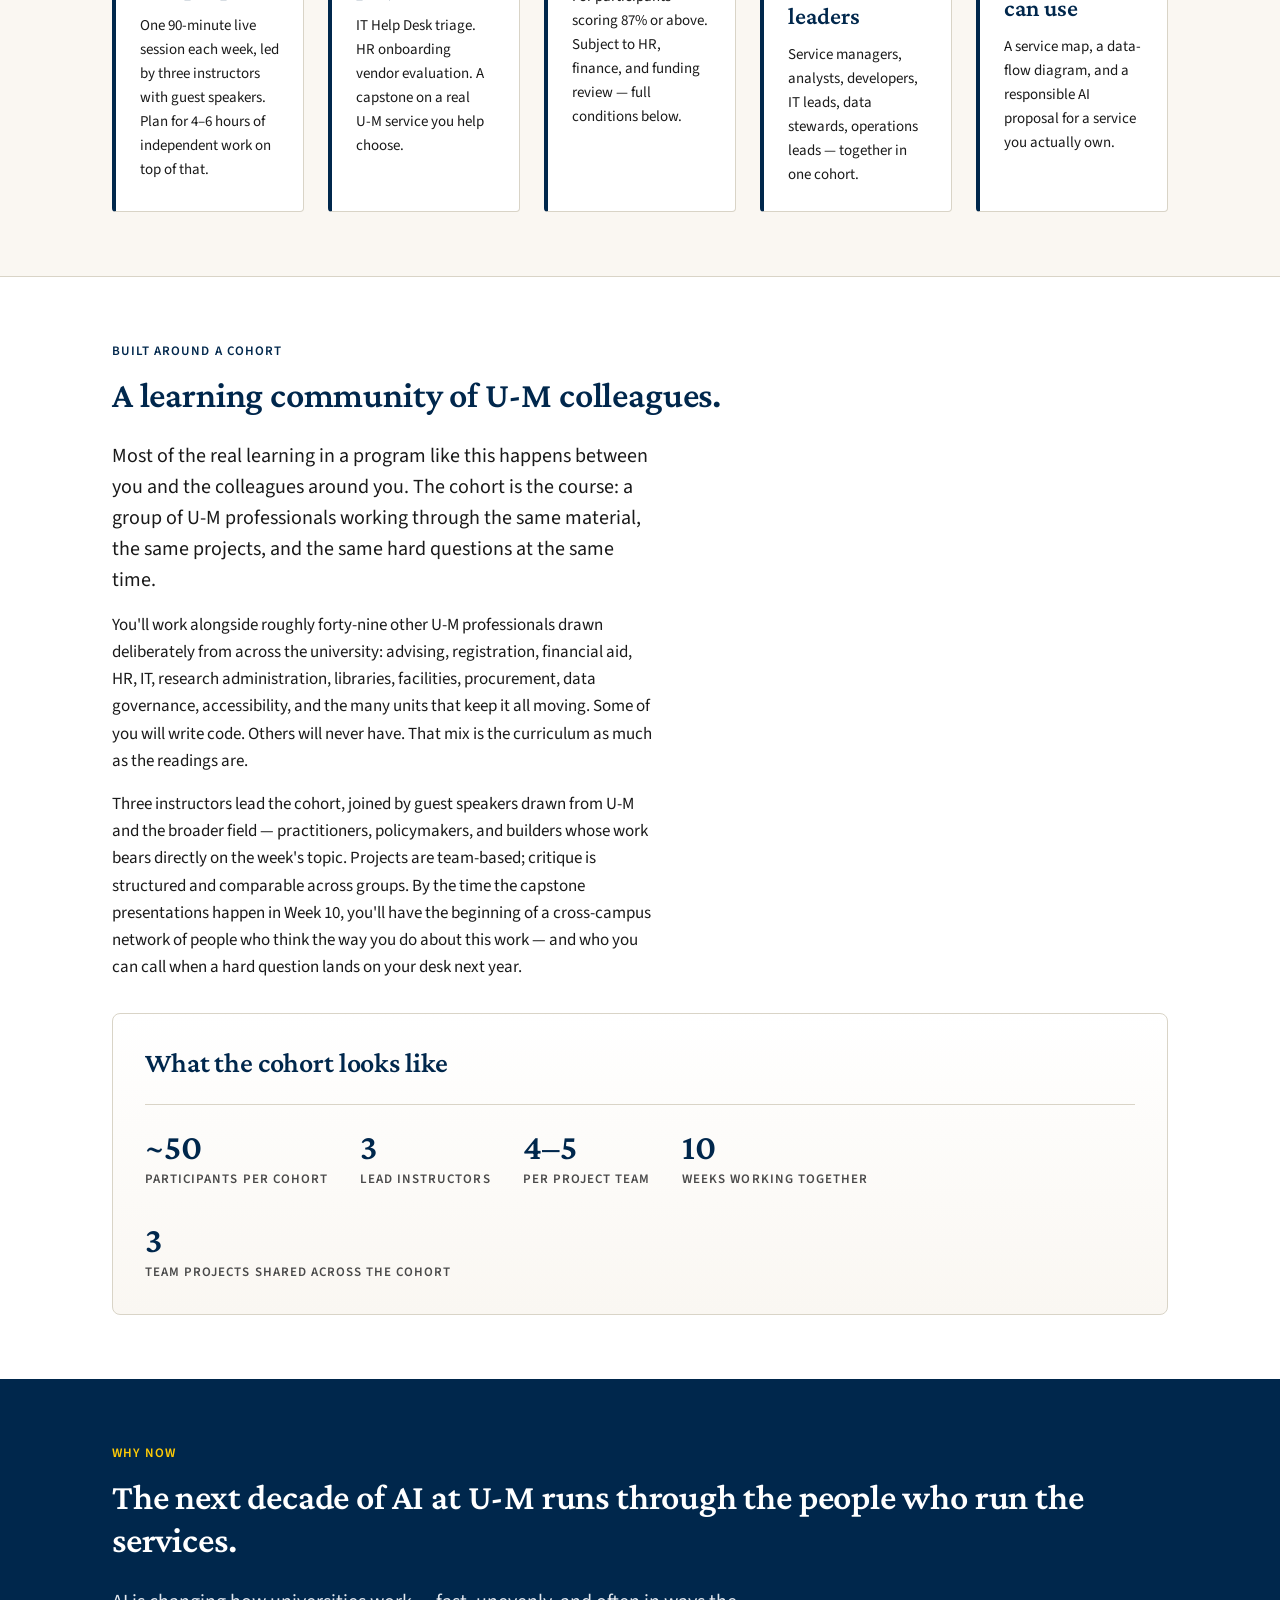
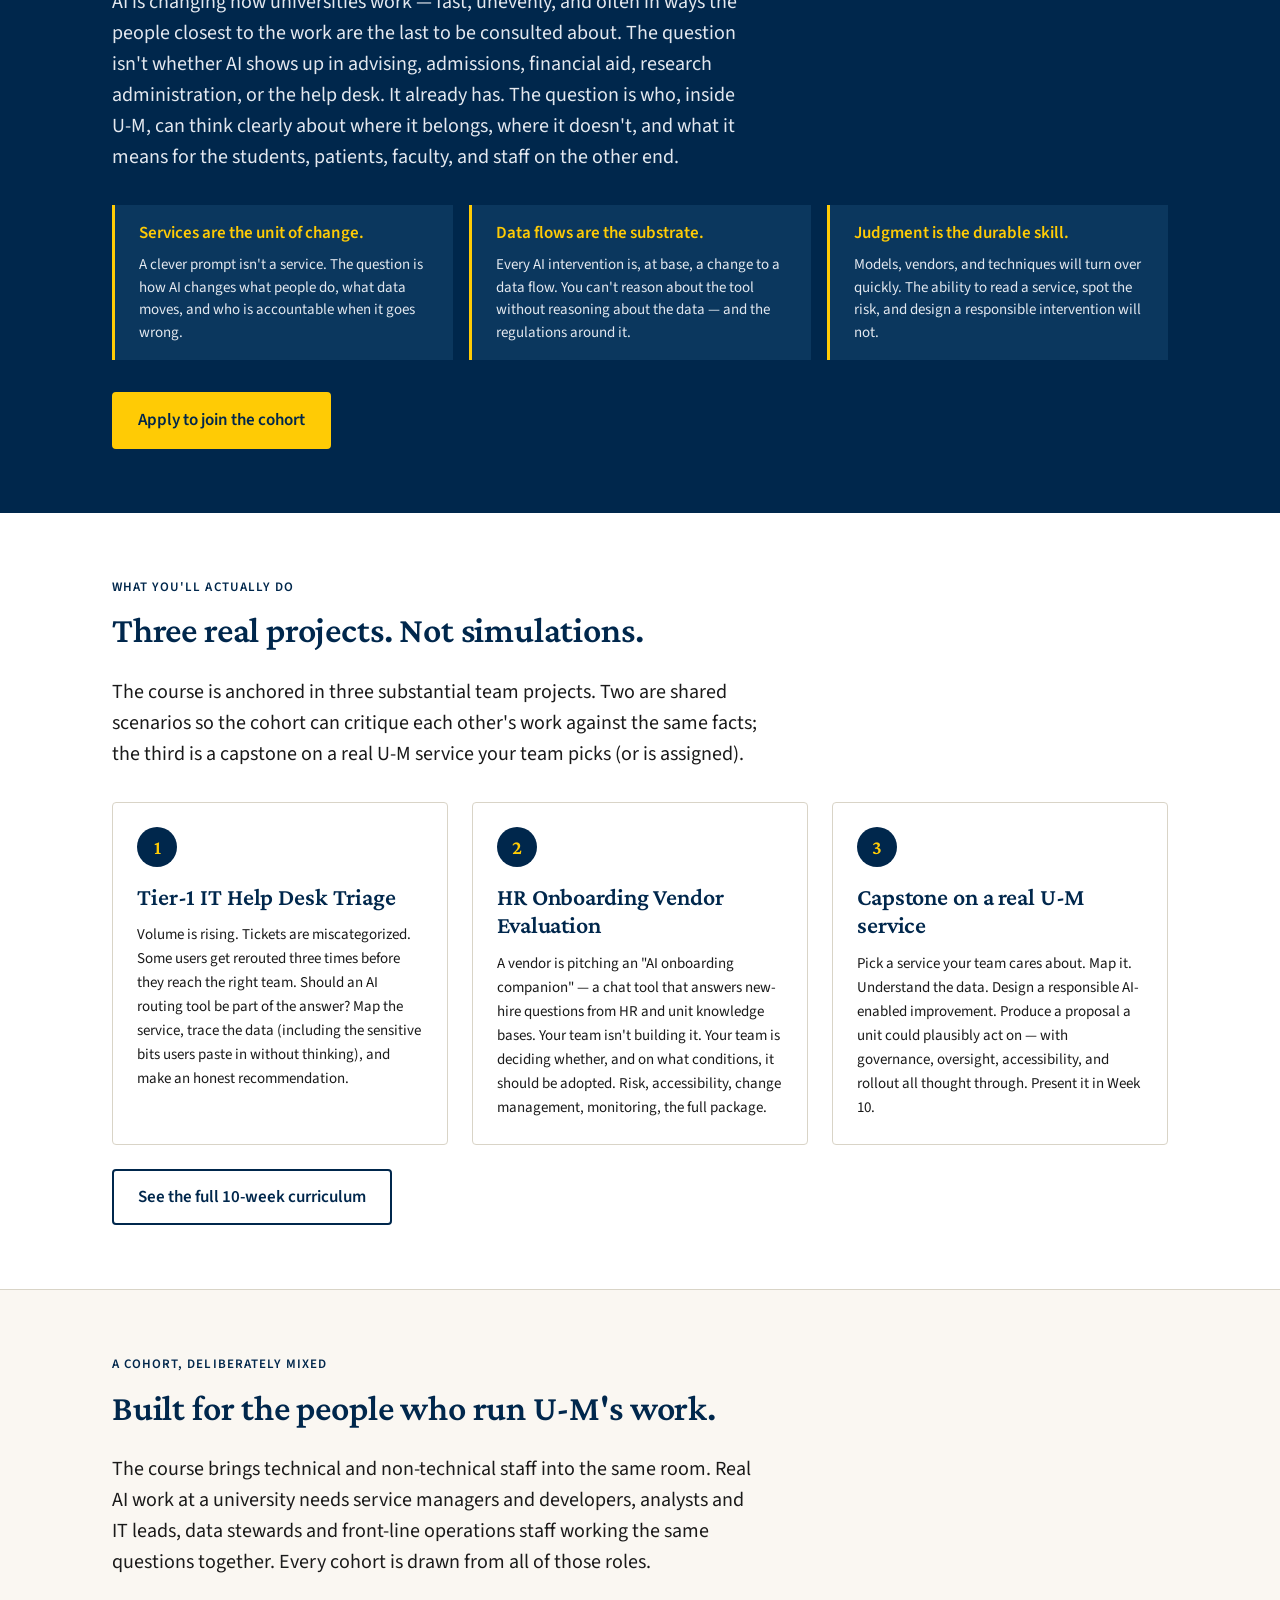
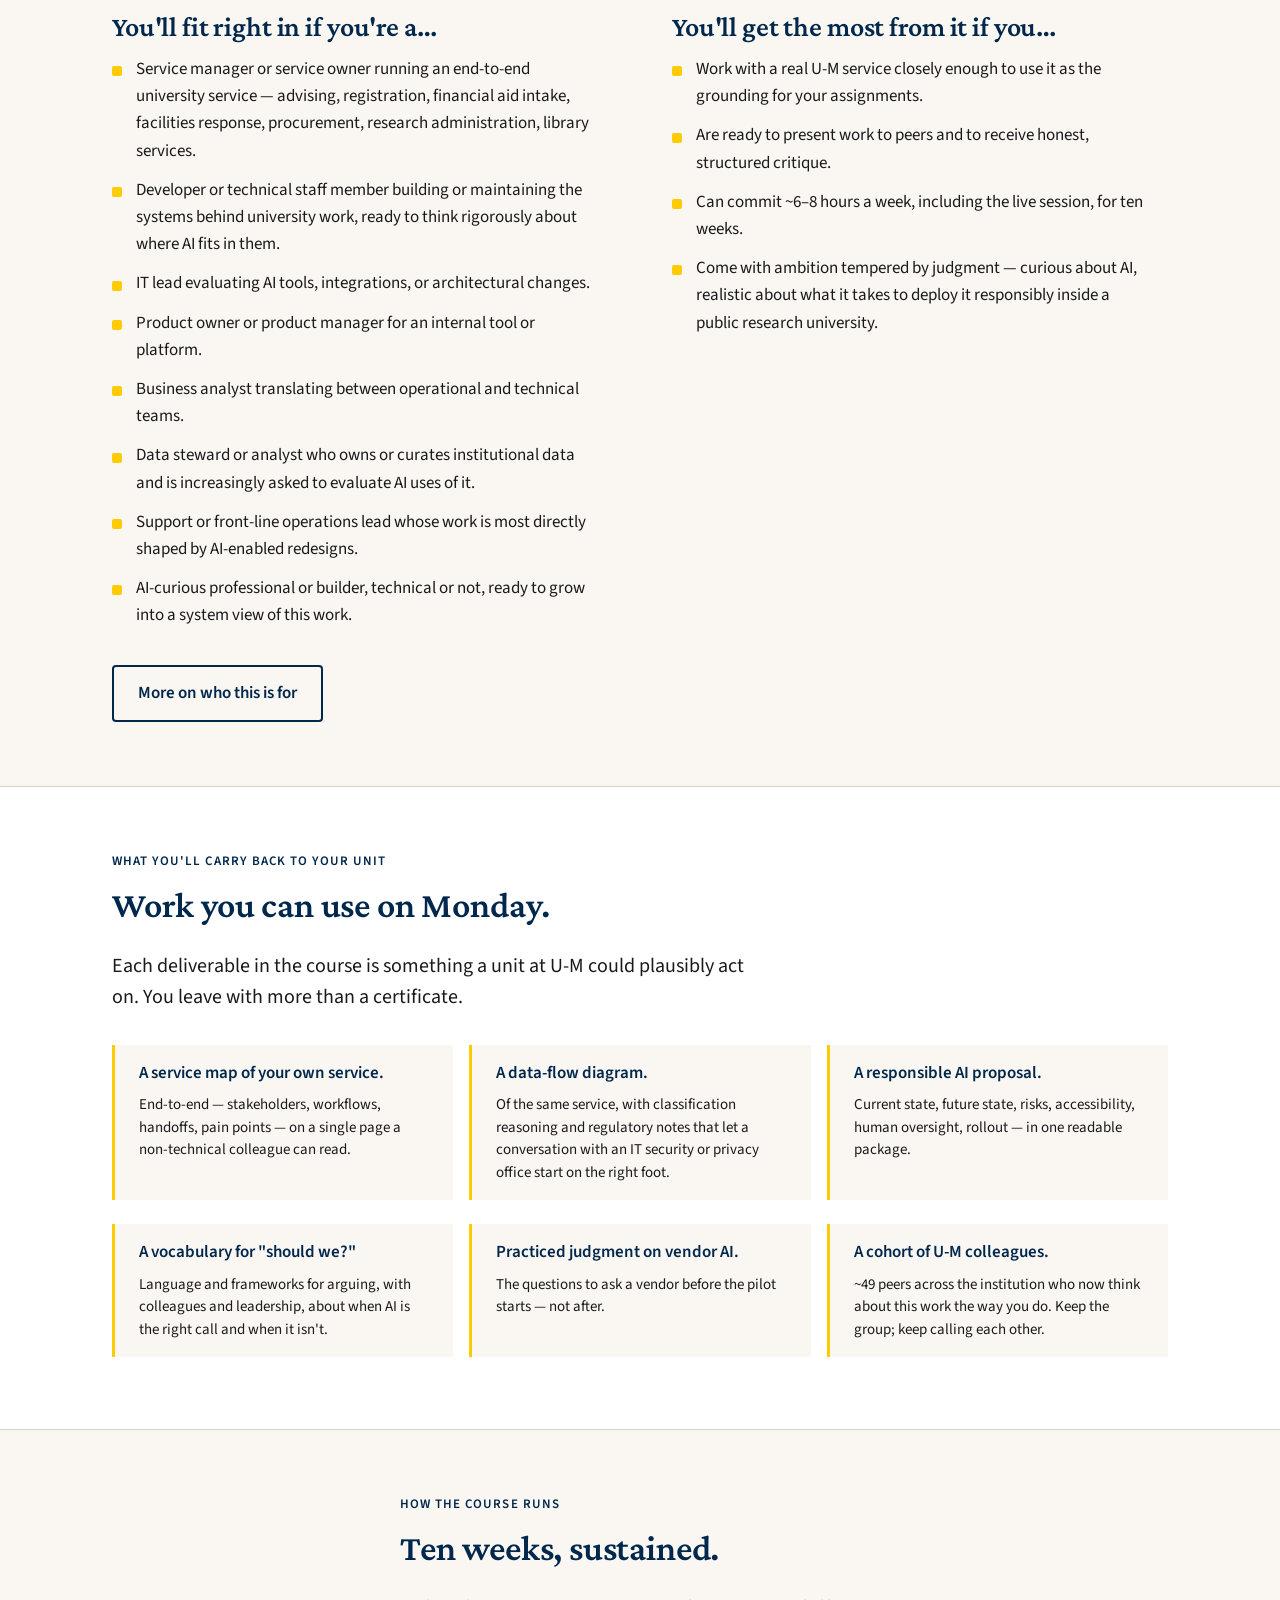
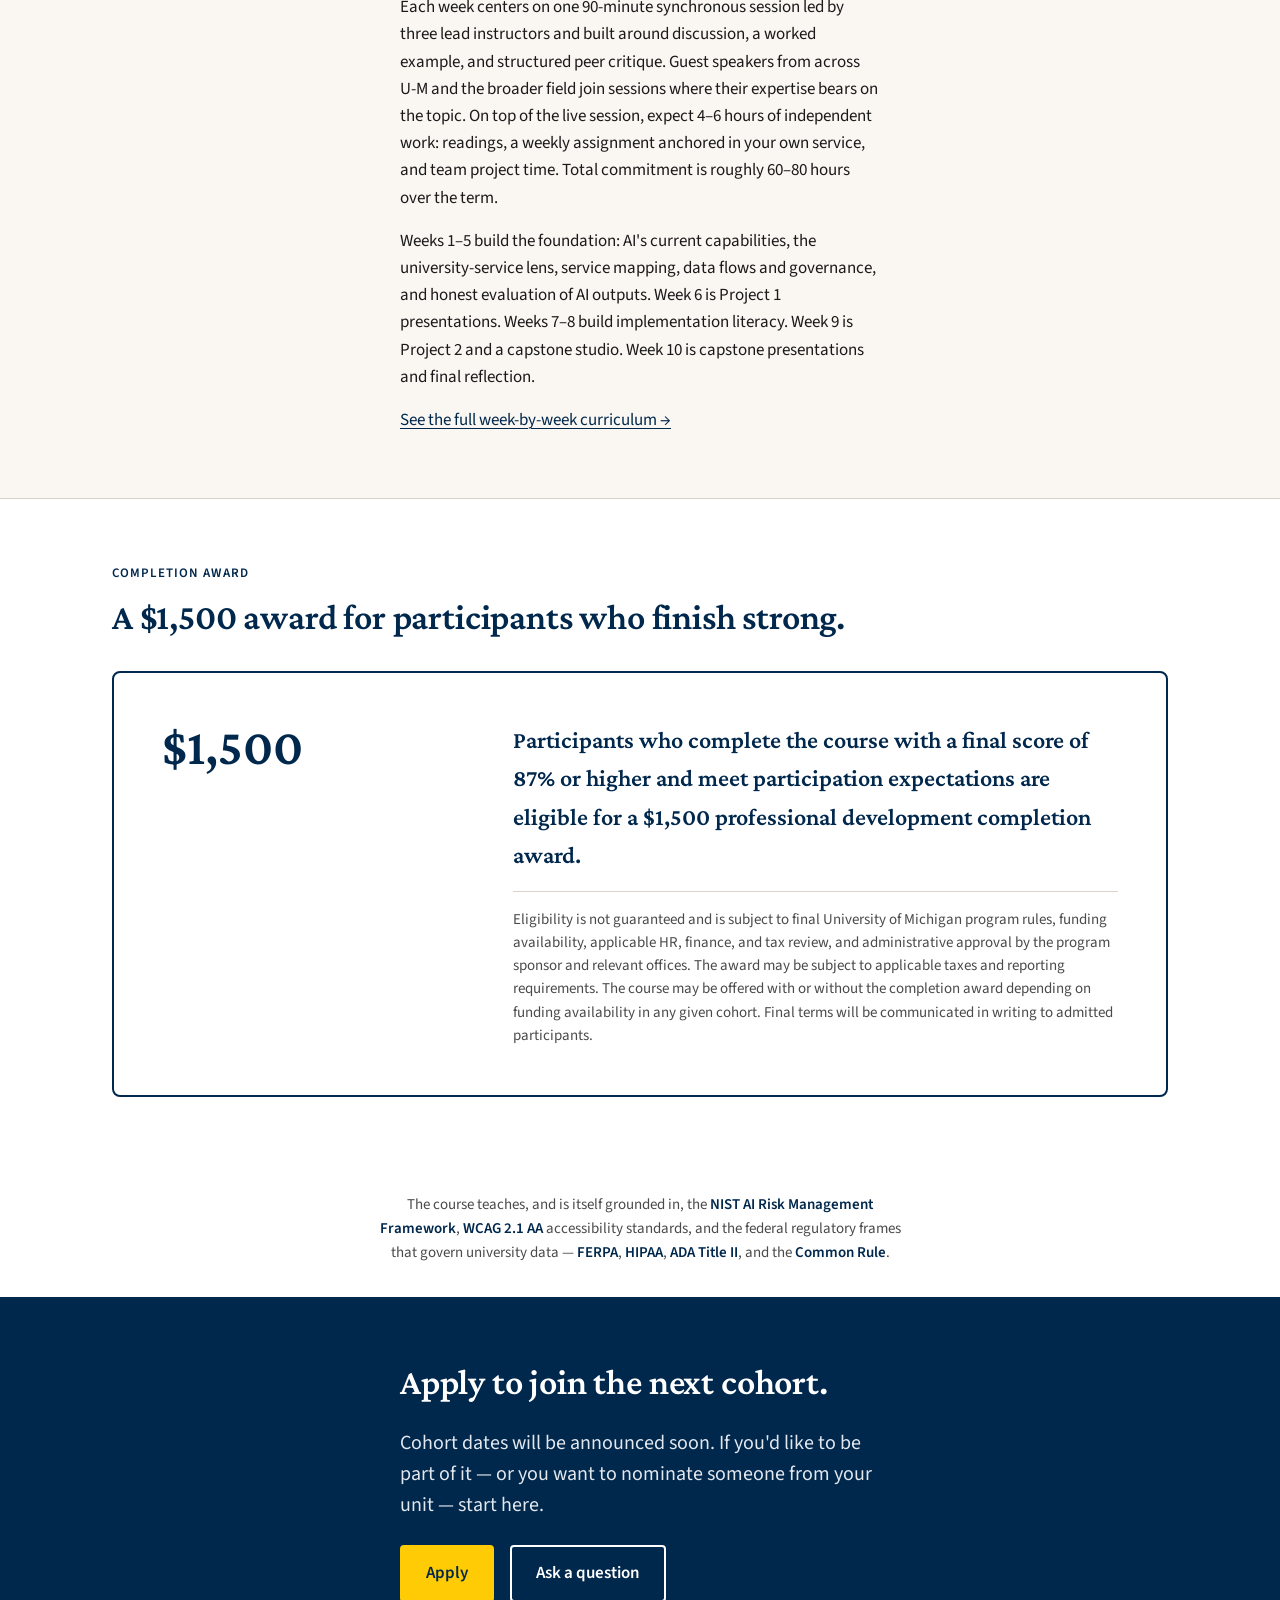
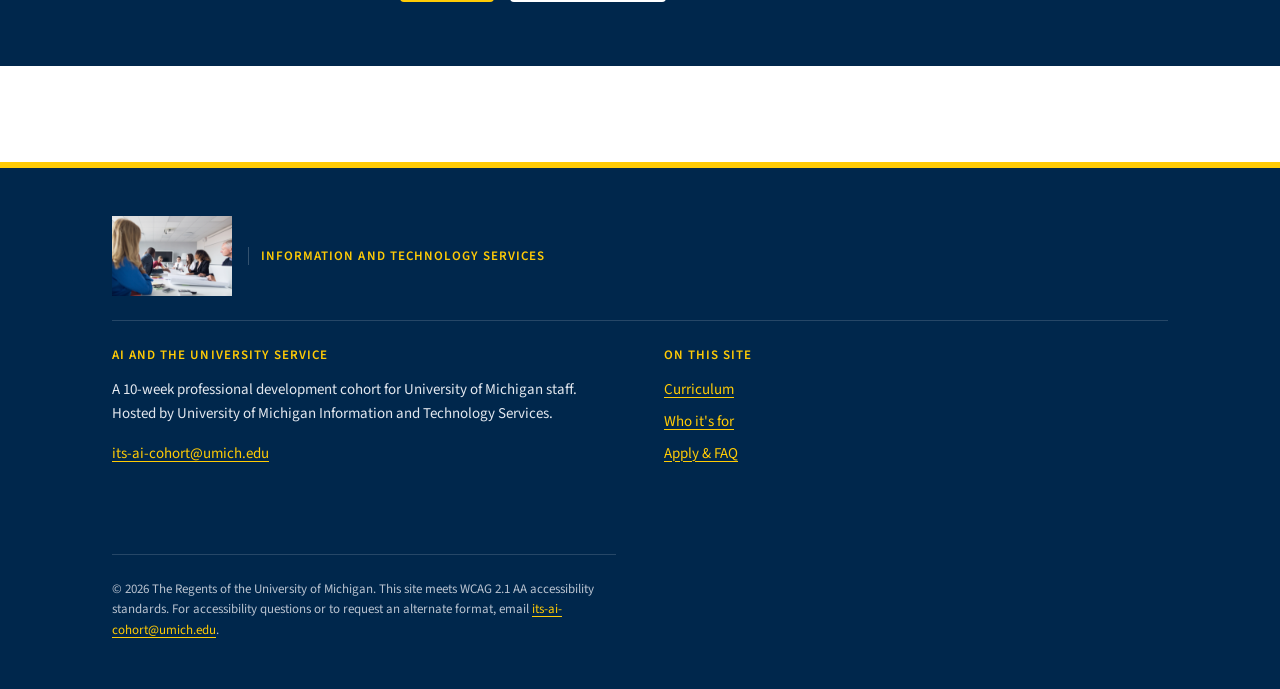
==== commit 8a2415f0: "Swap hero tagline per user pick" ====
--- a/index.html
+++ b/index.html
@@ -48,7 +48,7 @@
         <div>
           <p class="eyebrow">A 10-week cohort for University of Michigan staff</p>
           <h1 class="hero__title">AI and the University Service</h1>
-          <p class="hero__tagline">Ready to shape how AI meets U&#8209;M's services and data?</p>
+          <p class="hero__tagline">The future of U&#8209;M's services runs through its data. Ready to lead it?</p>
           <p class="hero__positioning">
             A serious, hands-on program for the people who design, deliver,
             manage, support, and build the services that keep U&#8209;M
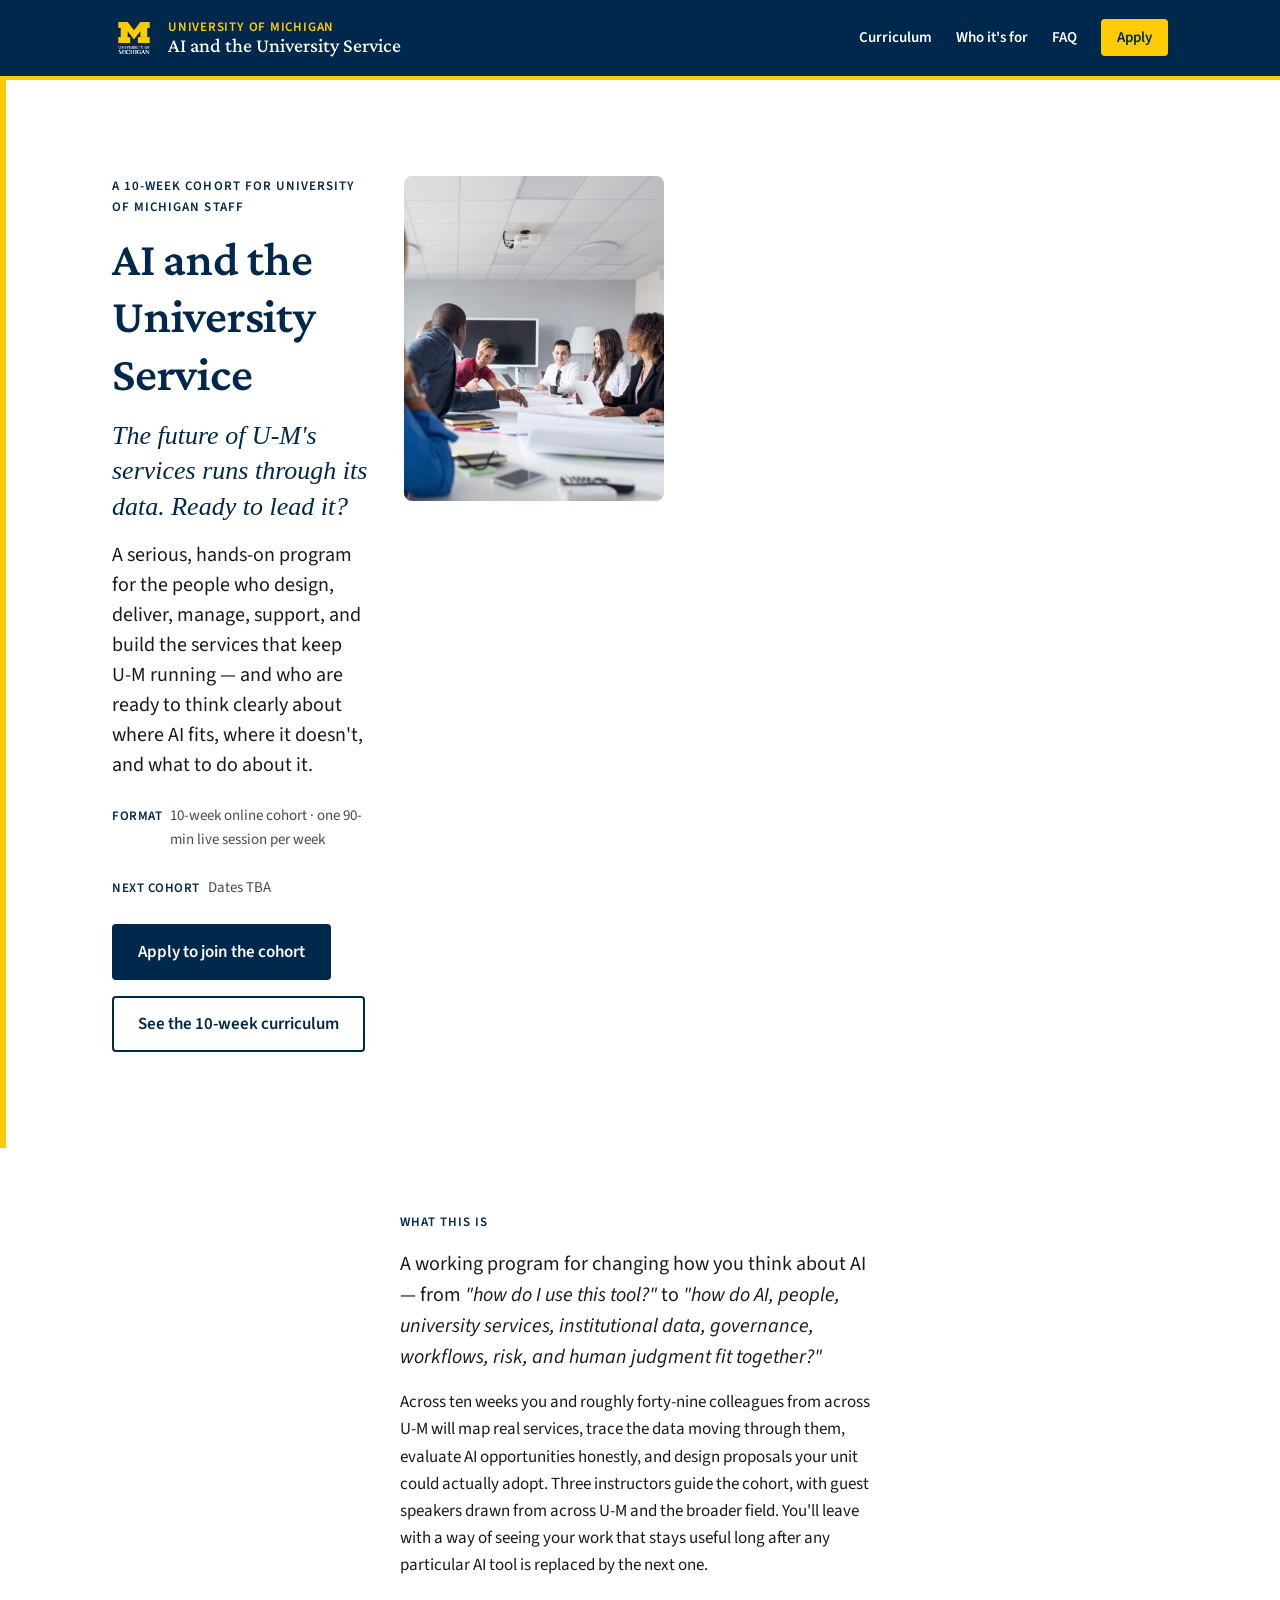
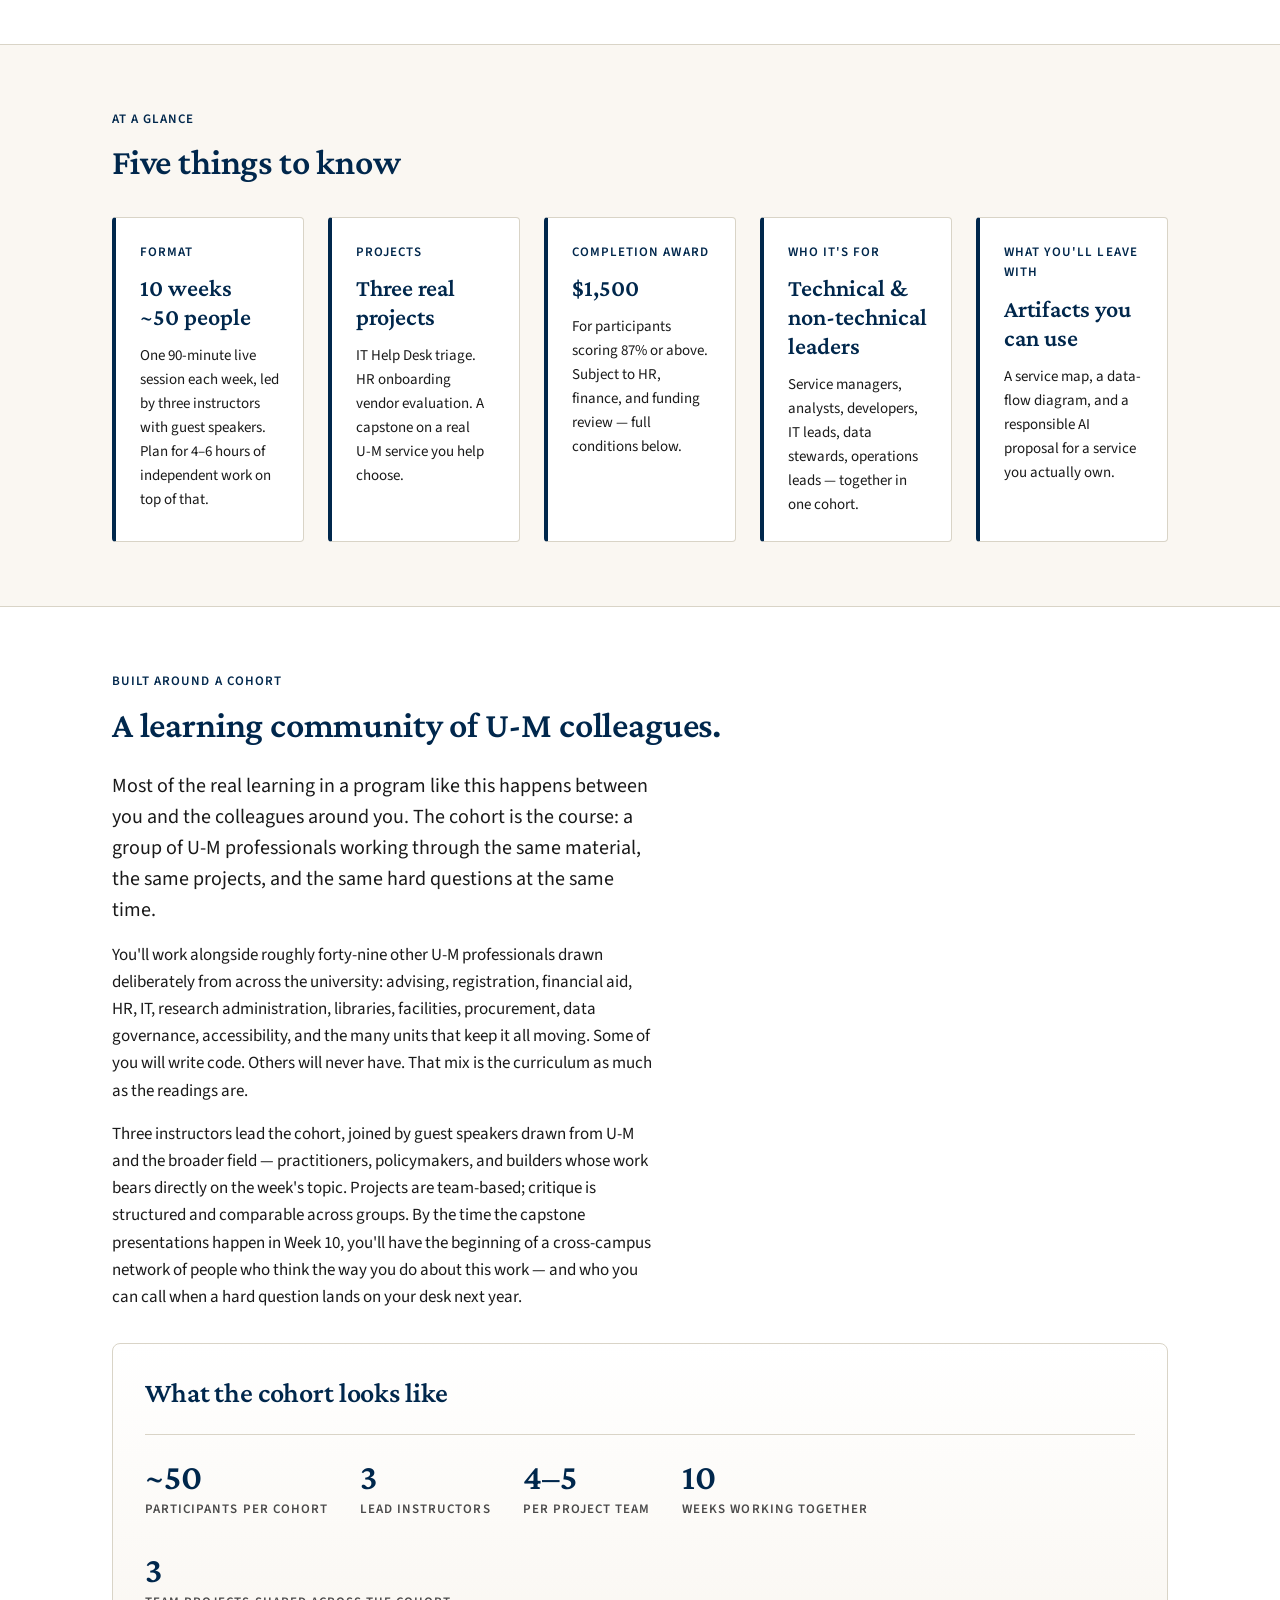
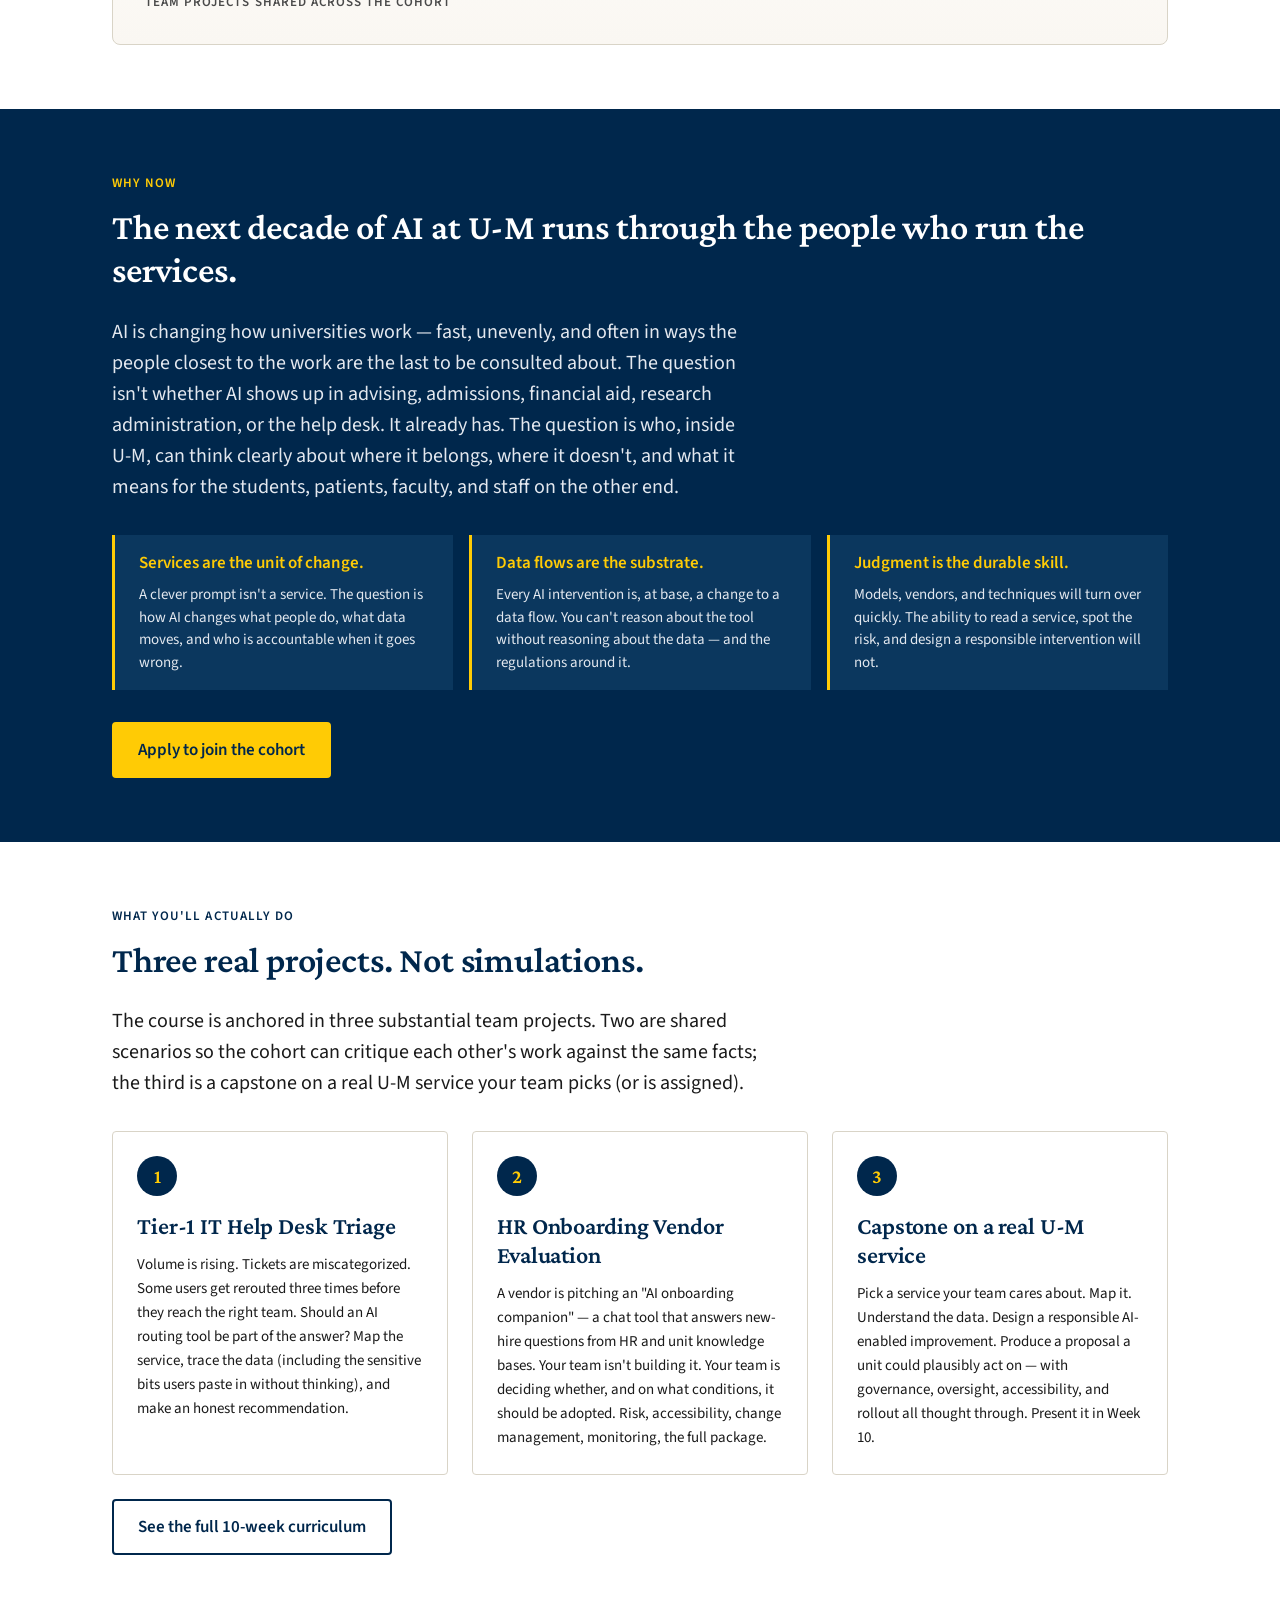
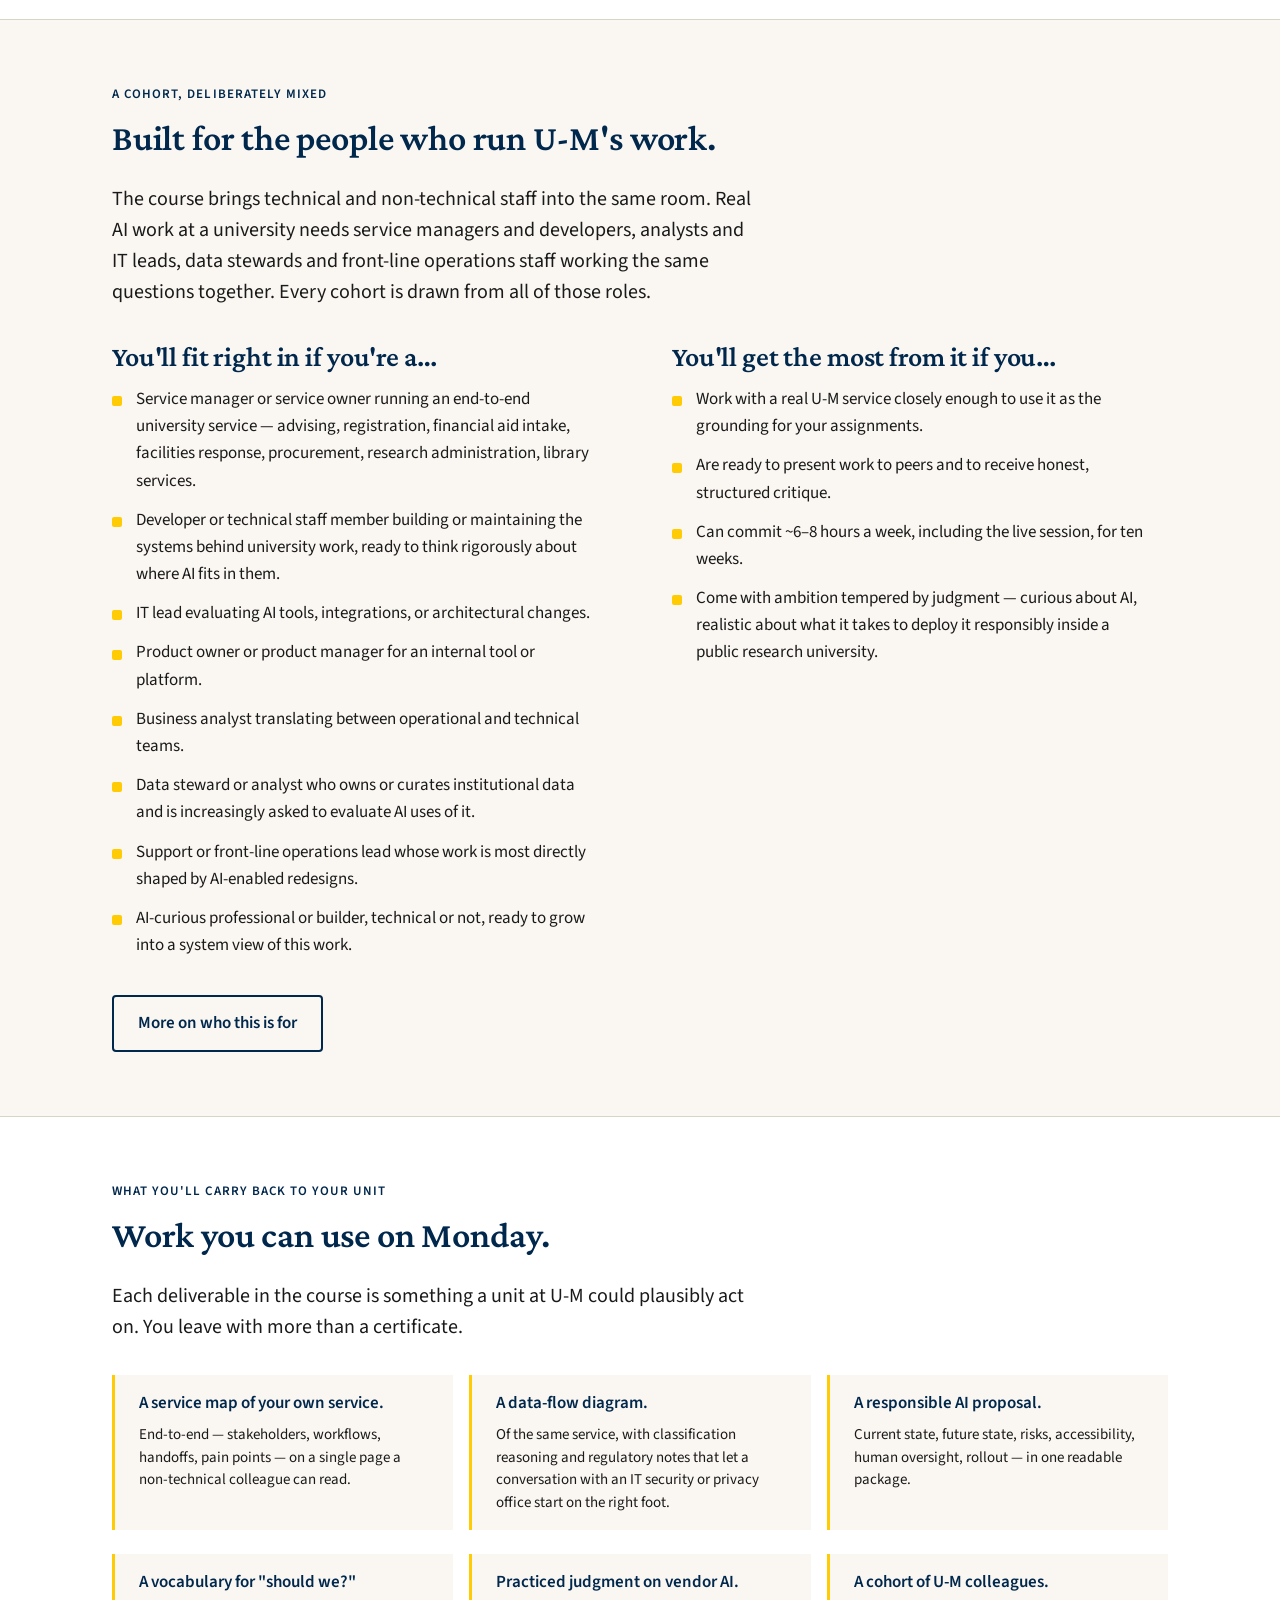
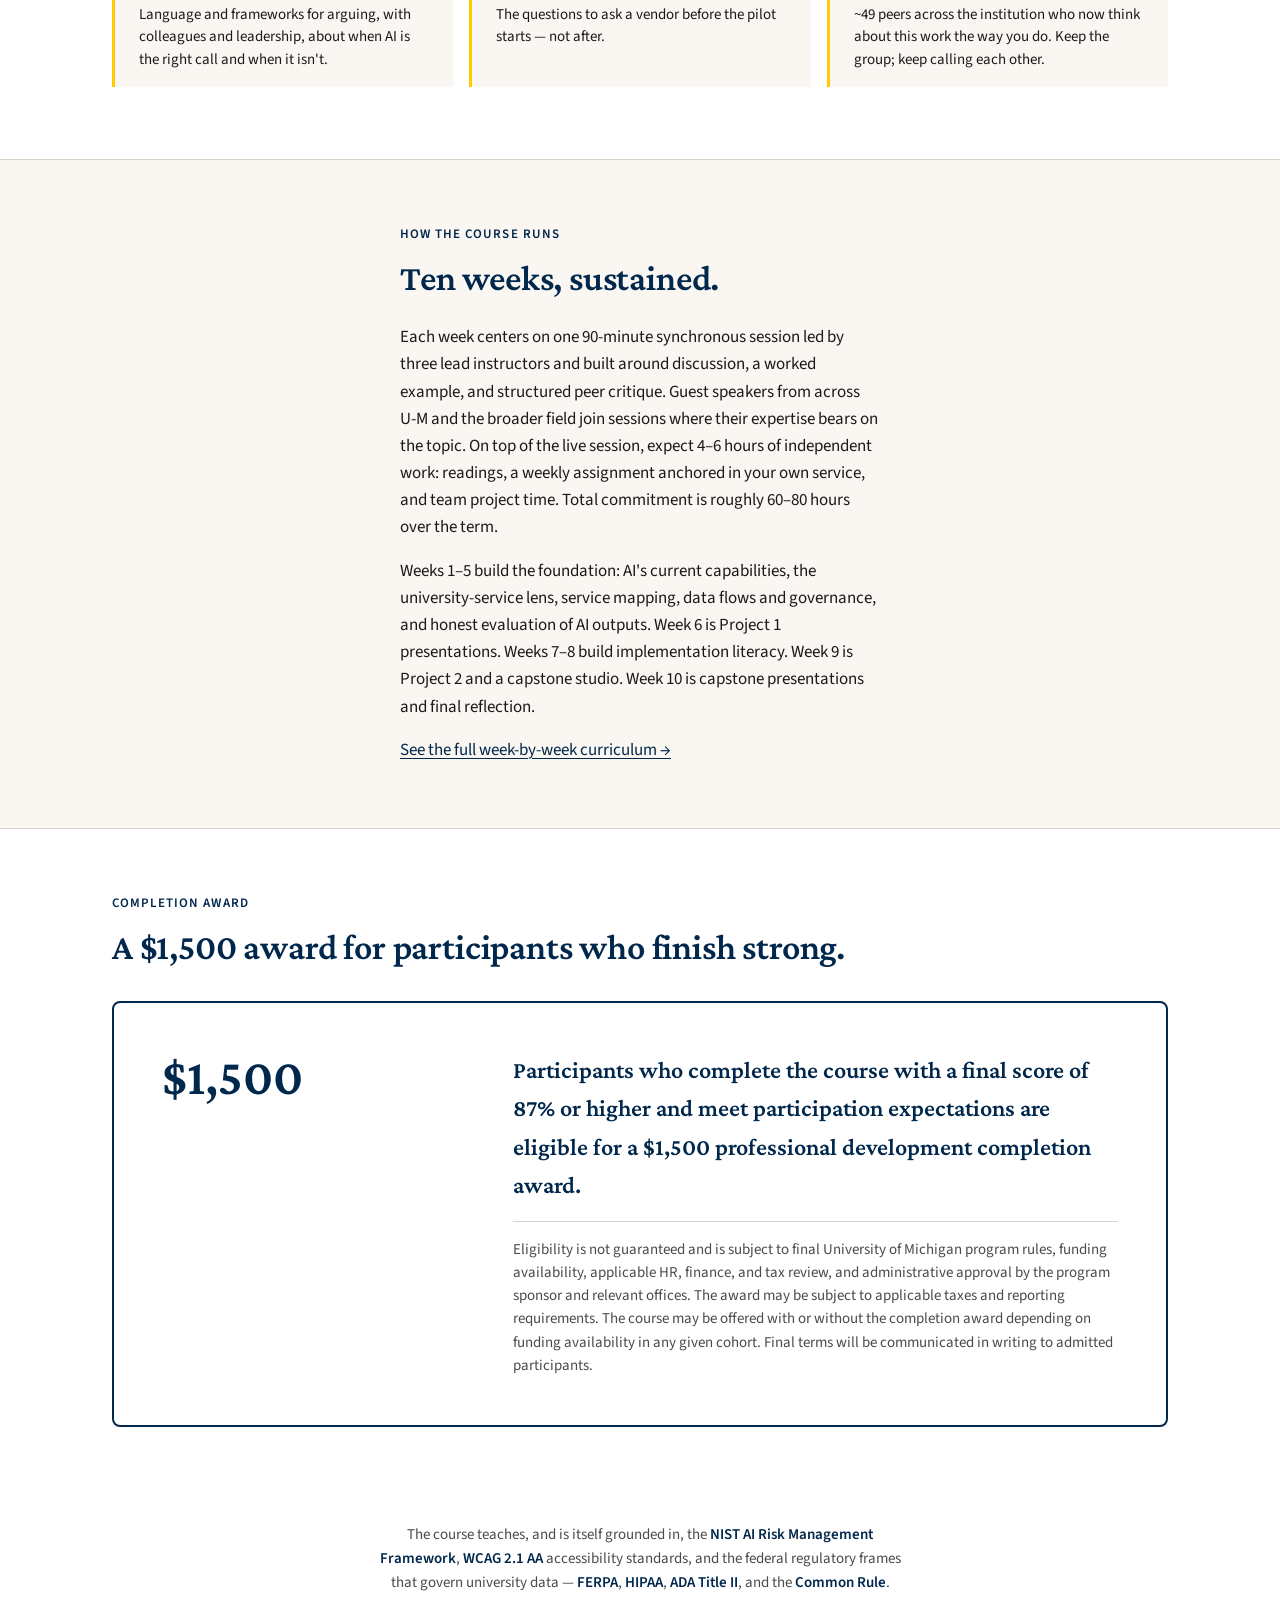
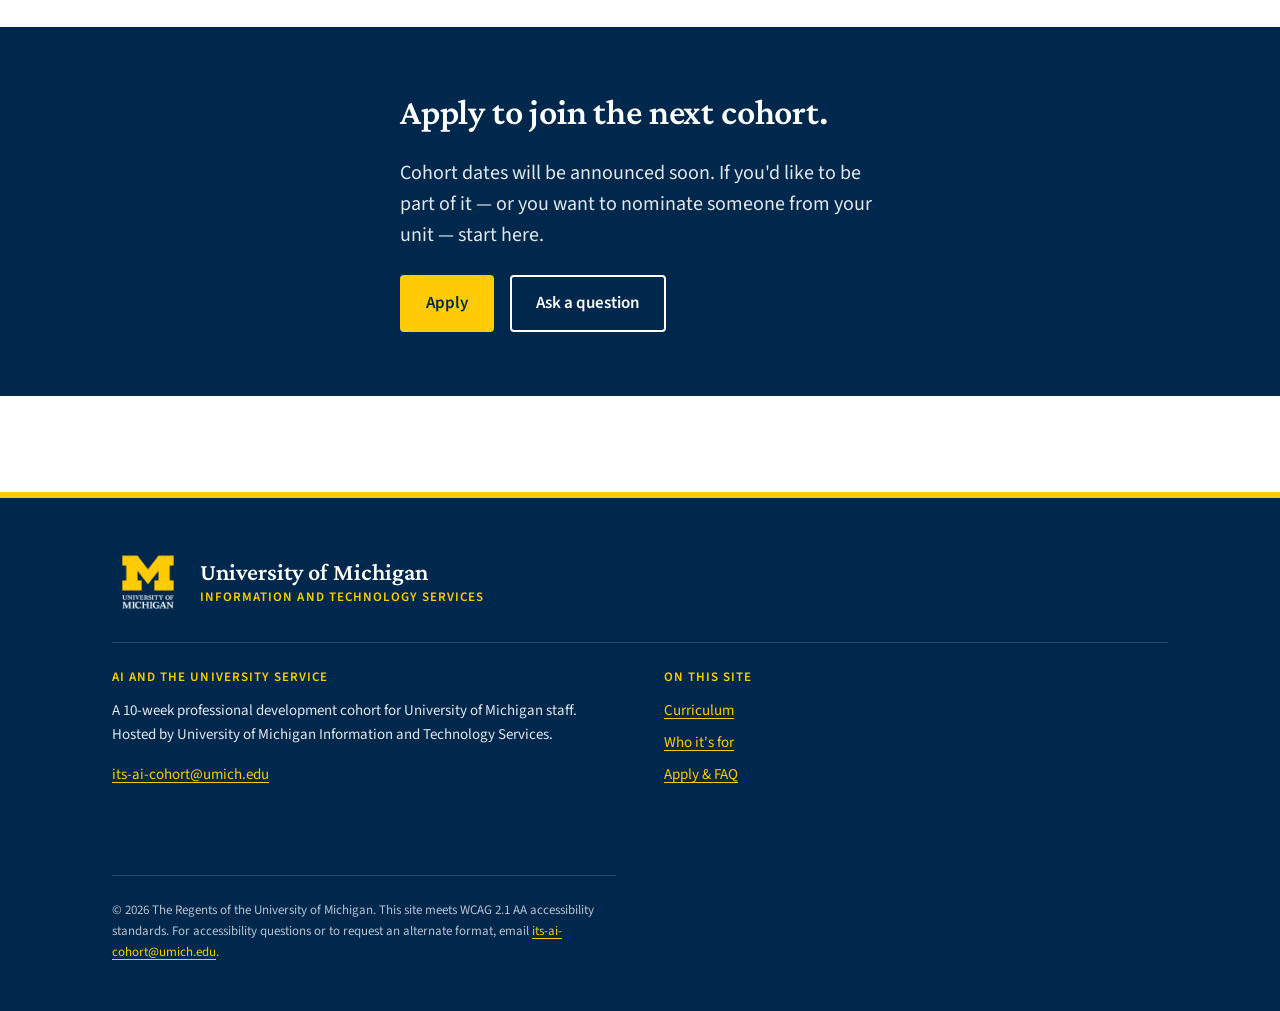
==== commit 3b948a57: "Fix image mapping: remove AI-hype stock; use real meeting photo for hero I had incorrectly mapped tw" ====
--- a/index.html
+++ b/index.html
@@ -71,7 +71,7 @@
           </div>
         </div>
         <figure class="hero__image">
-          <img src="assets/img/hero-meeting.jpg" alt="A group of U-M professionals discussing a service redesign around a conference table">
+          <img src="assets/img/hero-meeting.jpg" alt="A team collaborating around a table in a bright office">
         </figure>
       </div>
     </div>
@@ -452,8 +452,11 @@
 <footer class="site-footer">
   <div class="container">
     <div class="site-footer__brand">
-      <img src="assets/img/um-lockup.png" alt="University of Michigan" height="80">
-      <span class="site-footer__brand-text">Information and Technology Services</span>
+      <img src="assets/img/logo.png" alt="" width="72" height="72">
+      <span class="site-footer__brand-text">
+        <span class="um">University of Michigan</span>
+        <span class="um-sub">Information and Technology Services</span>
+      </span>
     </div>
   </div>
   <div class="container site-footer__inner">
--- a/assets/css/site.css
+++ b/assets/css/site.css
@@ -306,25 +306,26 @@
   background: var(--maize);
 }
 
-/* Two-column hero: text + image */
+/* Small image left, text right */
 .hero--split .hero__grid {
   display: grid;
   grid-template-columns: 1fr;
-  gap: var(--space-6);
-  align-items: center;
-}
-@media (min-width: 900px) {
+  gap: var(--space-5);
+  align-items: start;
+}
+@media (min-width: 720px) {
   .hero--split .hero__grid {
-    grid-template-columns: 1.15fr 1fr;
-    gap: var(--space-8);
+    grid-template-columns: 260px 1fr;
+    gap: var(--space-6);
   }
 }
 .hero__image {
   position: relative;
   border-radius: var(--radius-md);
   overflow: hidden;
-  aspect-ratio: 3 / 2;
+  aspect-ratio: 4 / 5;
   background: var(--paper-warm);
+  max-width: 260px;
 }
 .hero__image img {
   width: 100%;
@@ -332,15 +333,10 @@
   object-fit: cover;
   display: block;
 }
-.hero__image::after {
-  content: "";
-  position: absolute;
-  left: -8px;
-  top: var(--space-5);
-  width: 8px;
-  height: 56px;
-  background: var(--maize);
-  border-radius: 0 2px 2px 0;
+@media (max-width: 719px) {
+  .hero__image {
+    max-width: 180px;
+  }
 }
 
 /* Tagline under H1 */
@@ -857,20 +853,29 @@
   border-bottom: 1px solid rgba(255,255,255,0.15);
 }
 .site-footer__brand img {
-  width: auto;
-  height: 80px;
+  width: 72px;
+  height: 72px;
   flex-shrink: 0;
 }
 .site-footer__brand-text {
+  font-family: var(--font-display);
+  line-height: 1.15;
+}
+.site-footer__brand-text .um {
+  display: block;
+  font-size: var(--size-500);
+  font-weight: 600;
+  color: var(--paper);
+}
+.site-footer__brand-text .um-sub {
+  display: block;
   font-family: var(--font-body);
   font-size: var(--size-100);
   letter-spacing: 0.08em;
   text-transform: uppercase;
   color: var(--maize);
   font-weight: 600;
-  line-height: 1.4;
-  padding-left: var(--space-3);
-  border-left: 1px solid rgba(255,255,255,0.2);
+  margin-top: var(--space-1);
 }
 .site-footer__inner {
   display: grid;
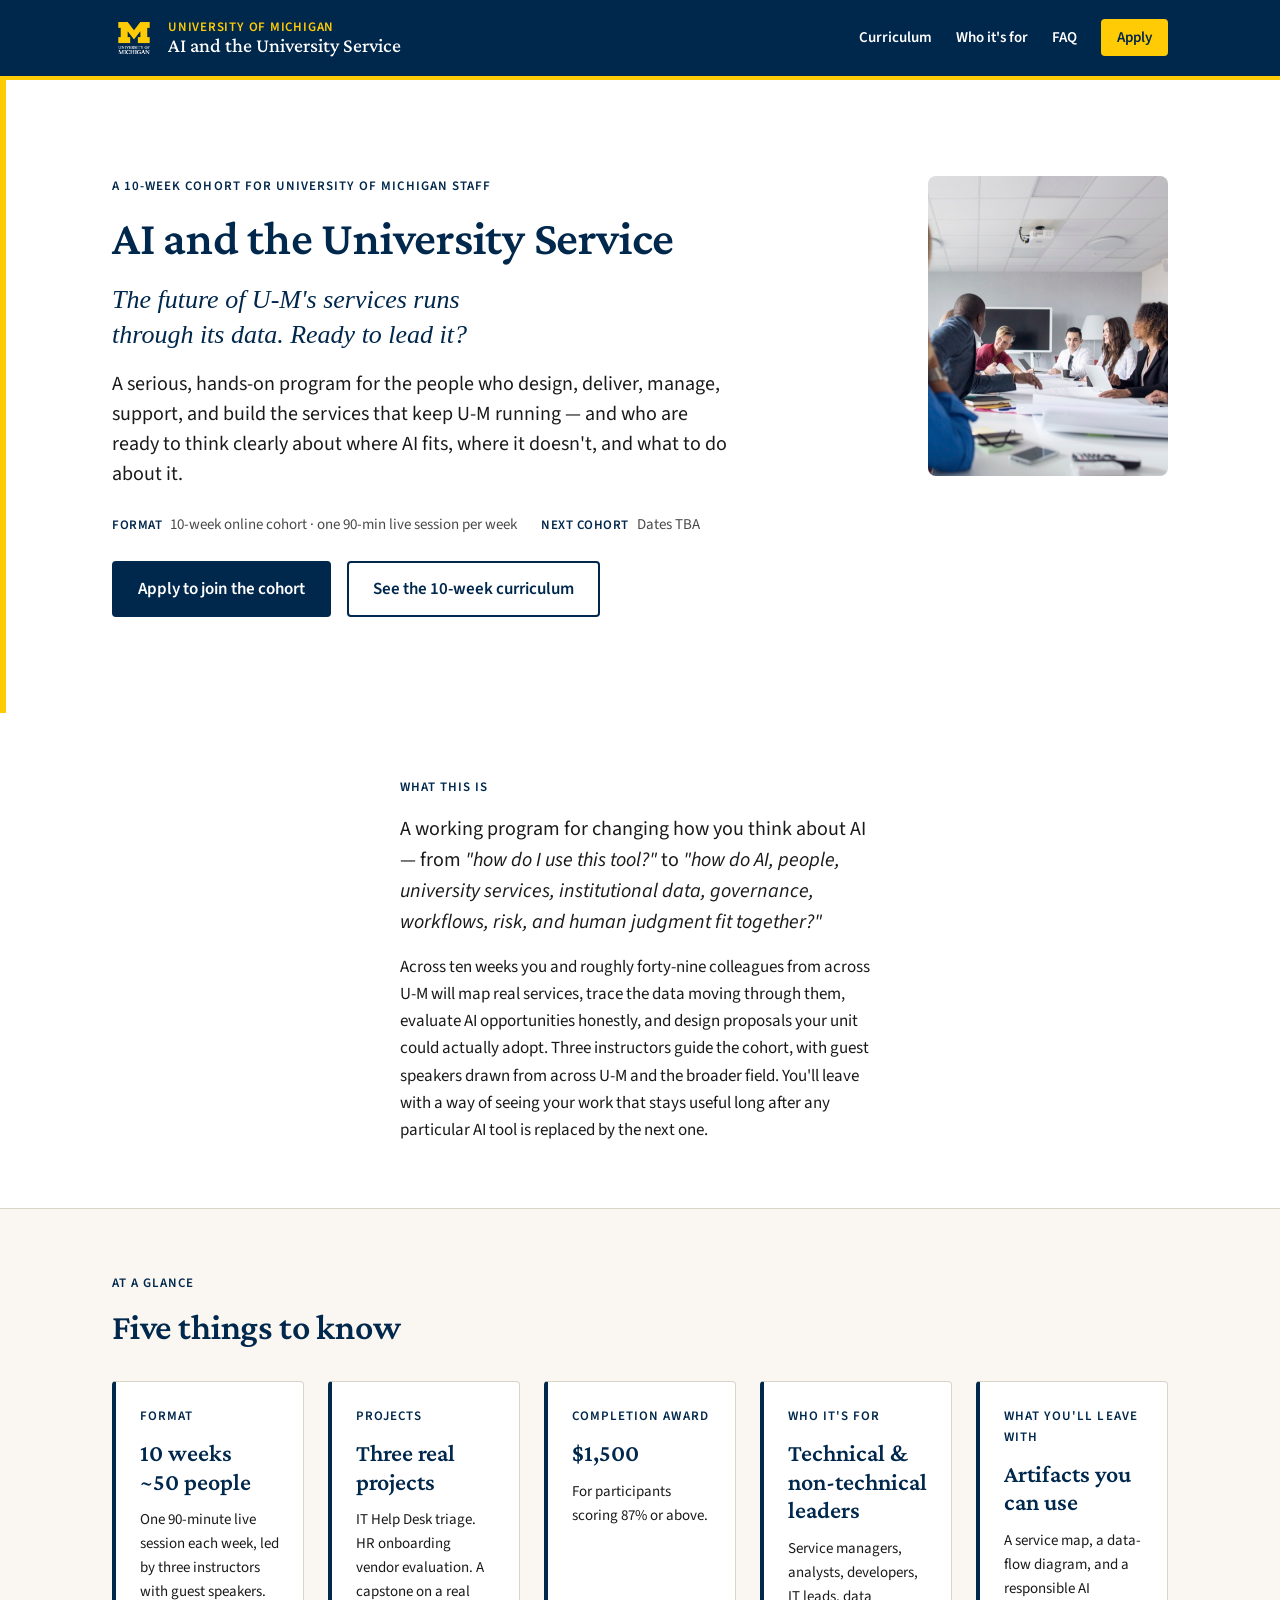
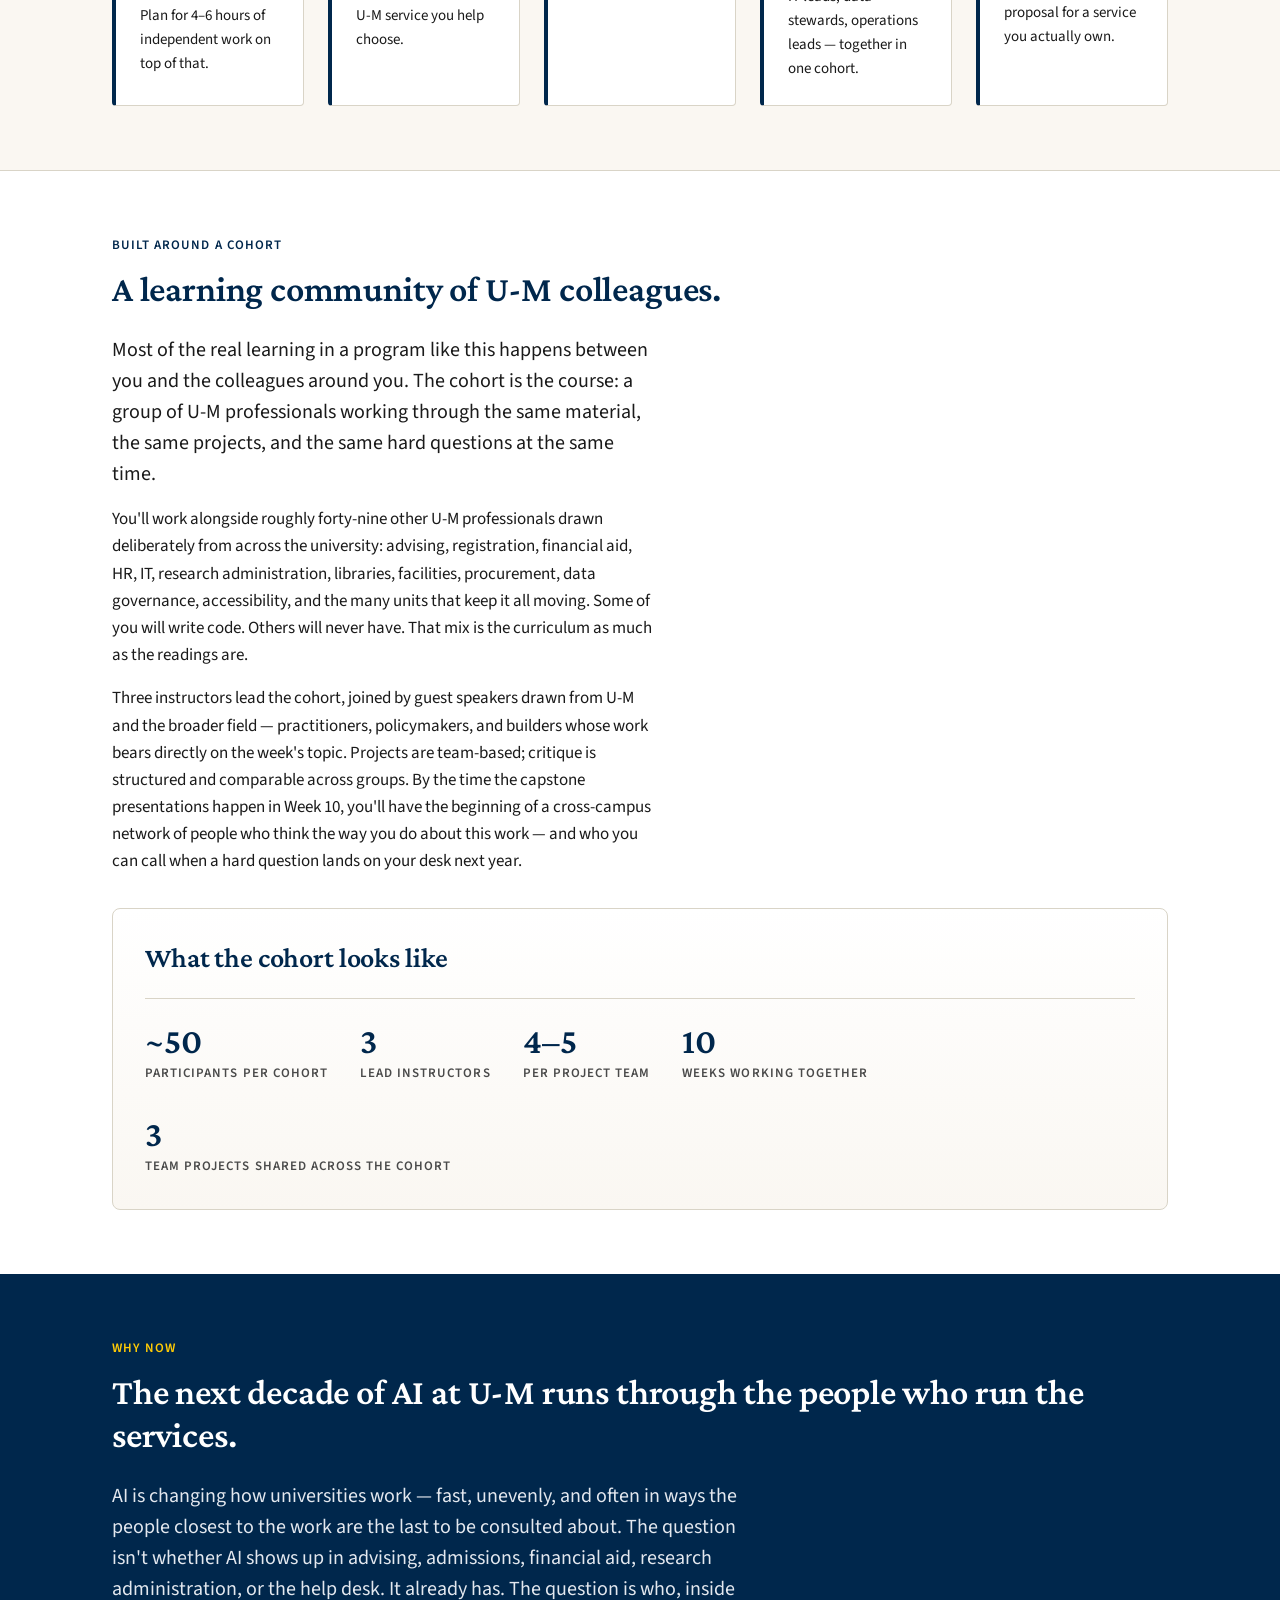
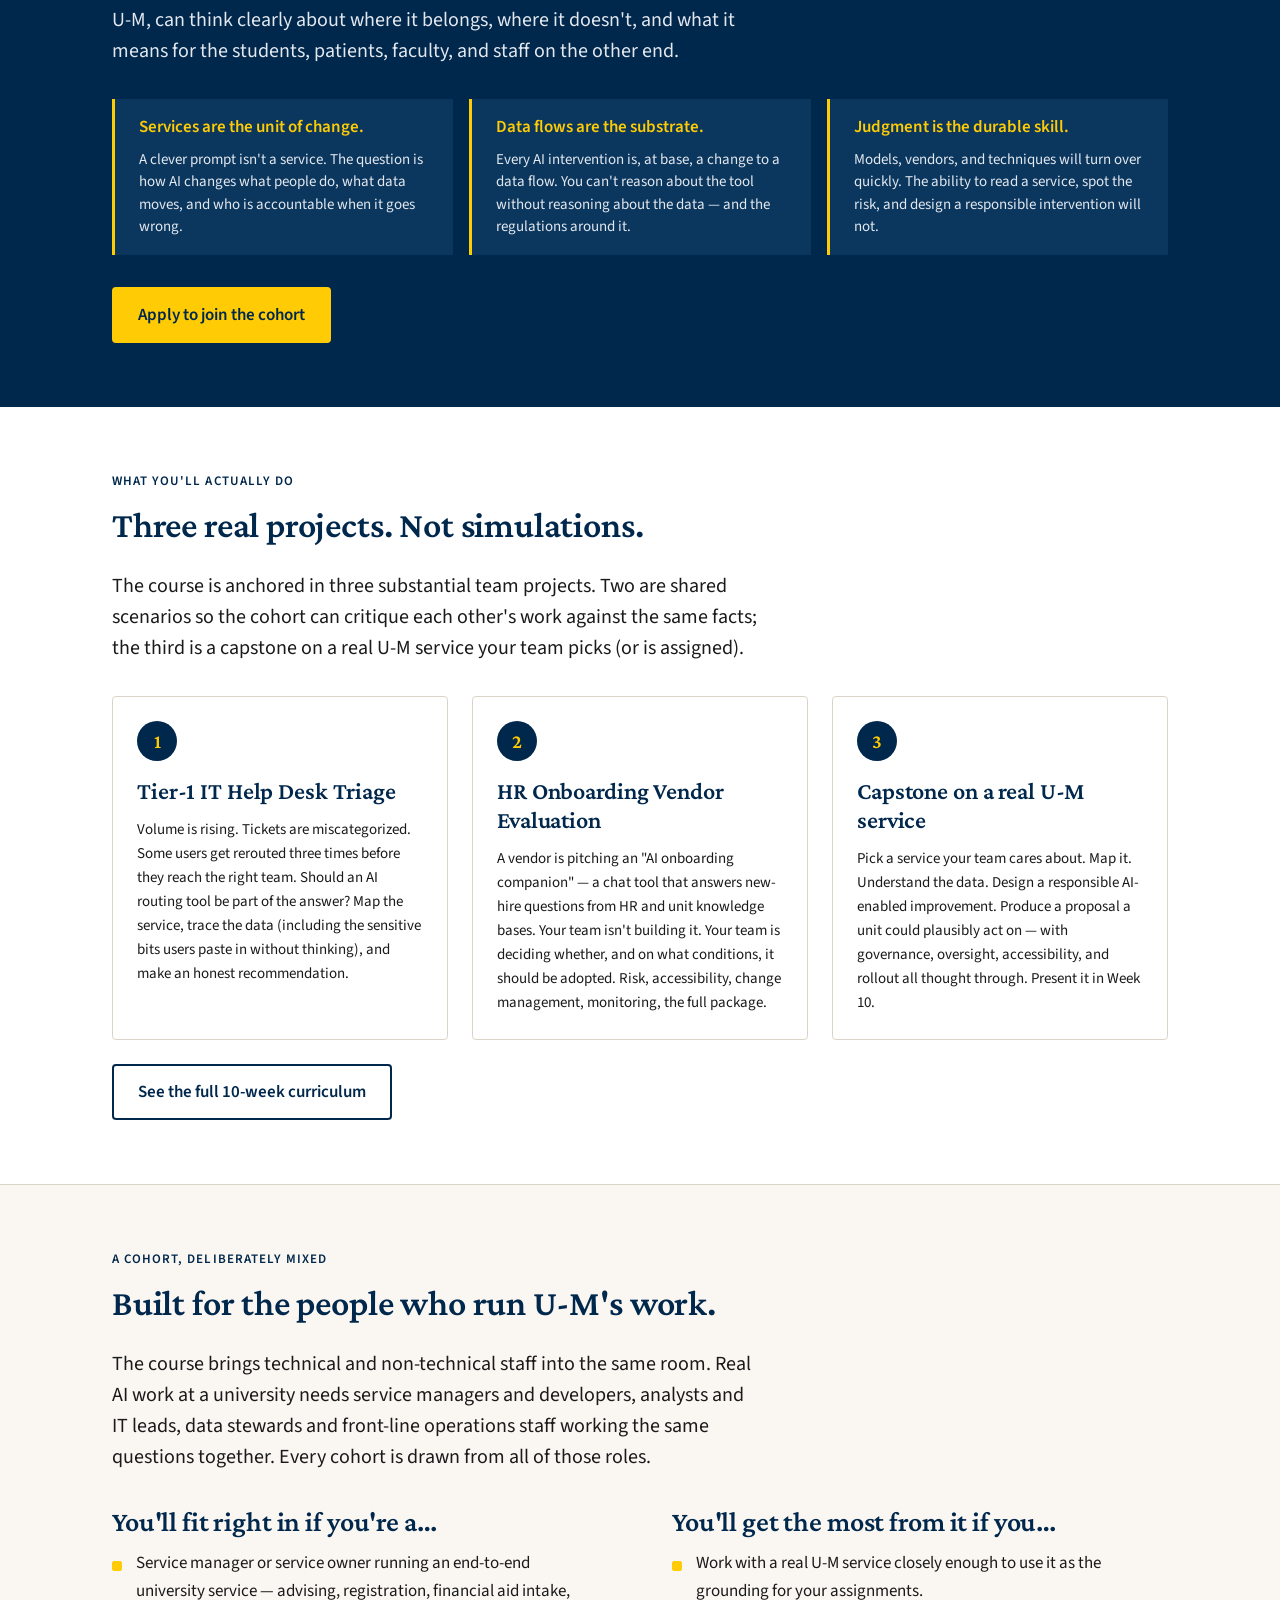
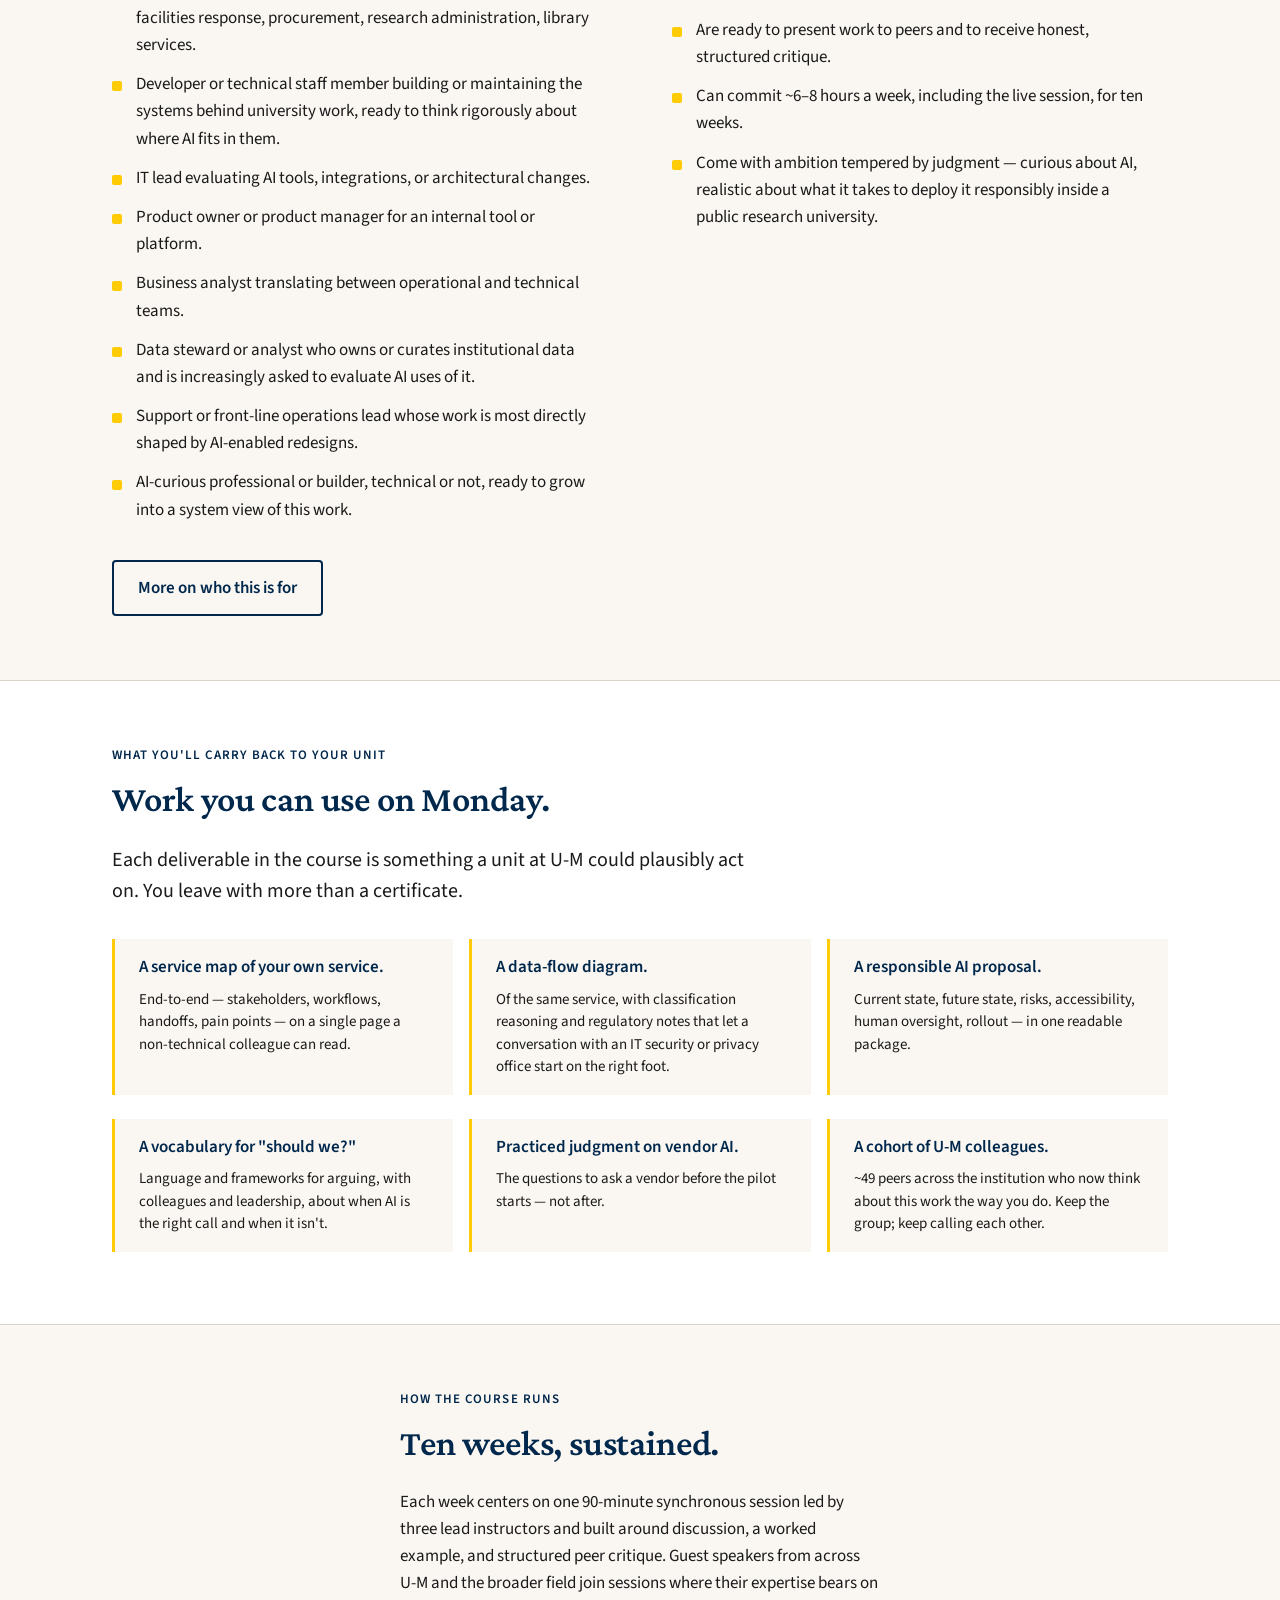
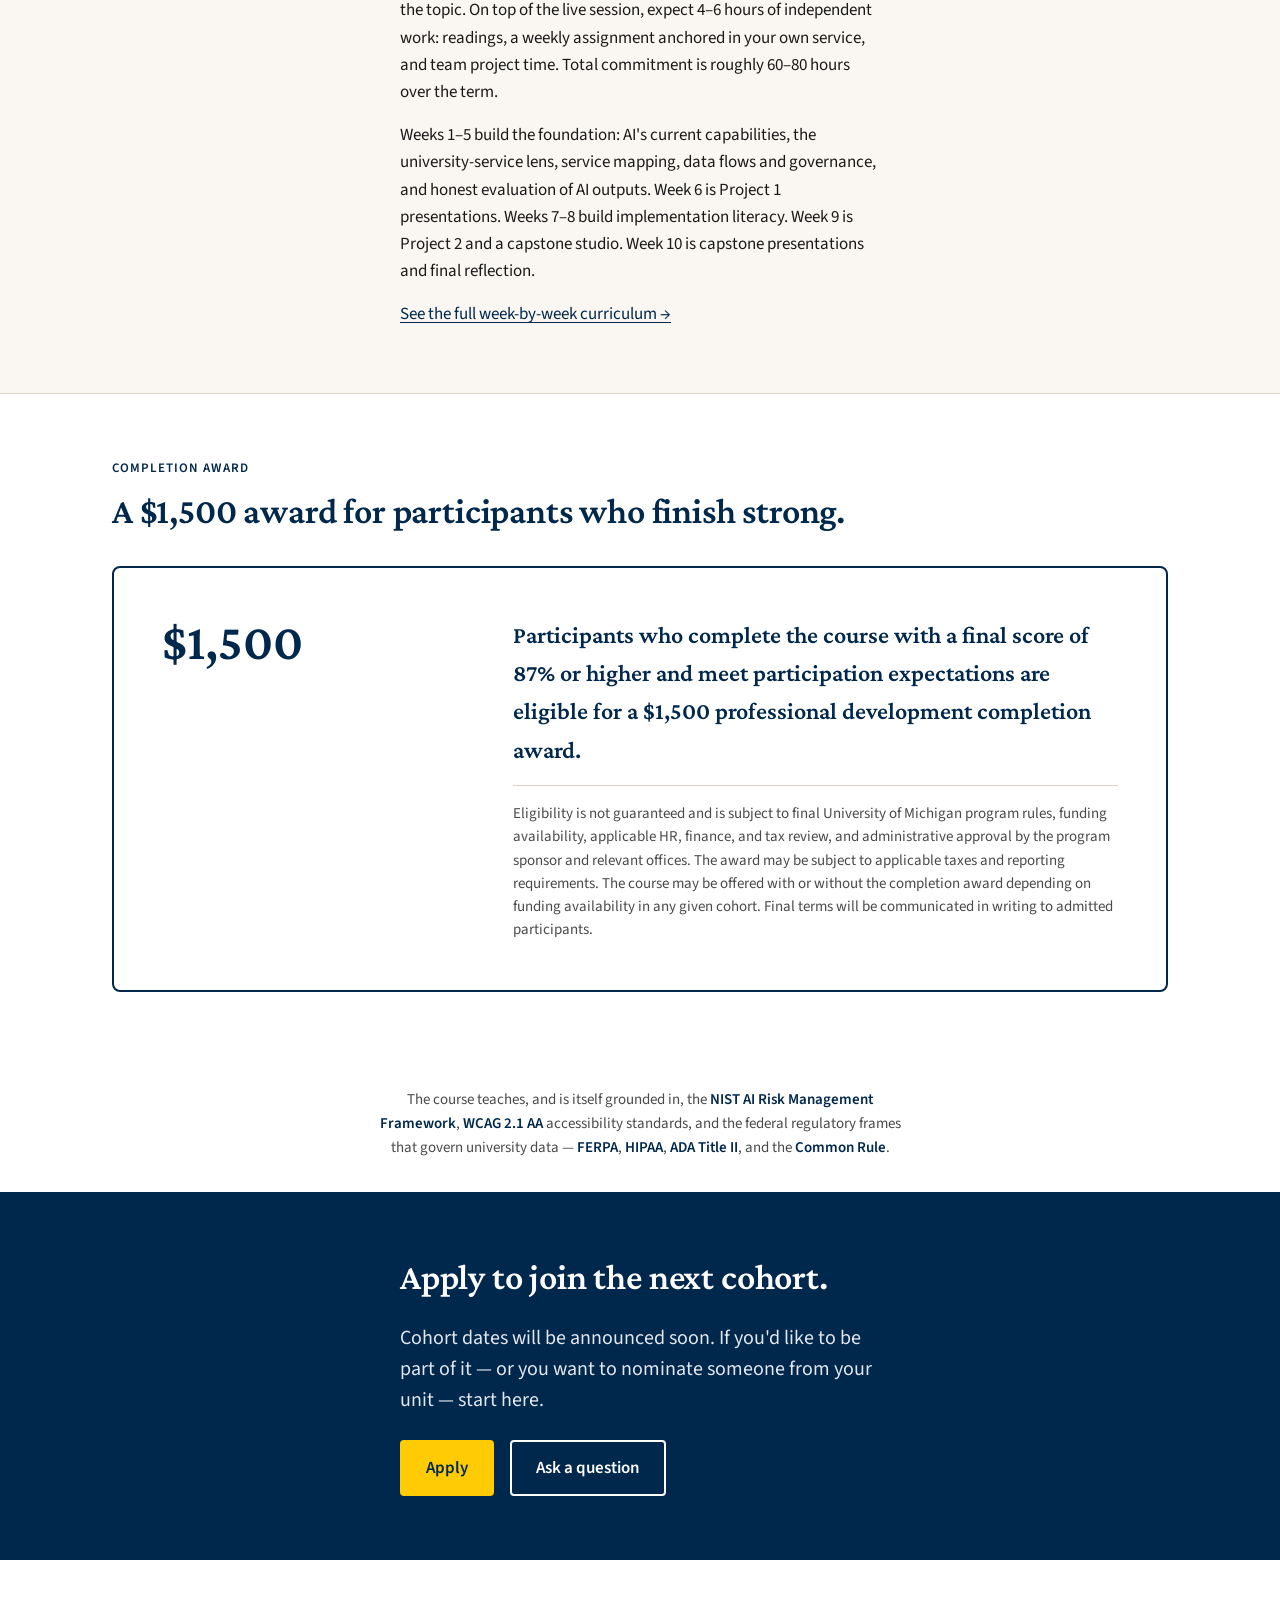
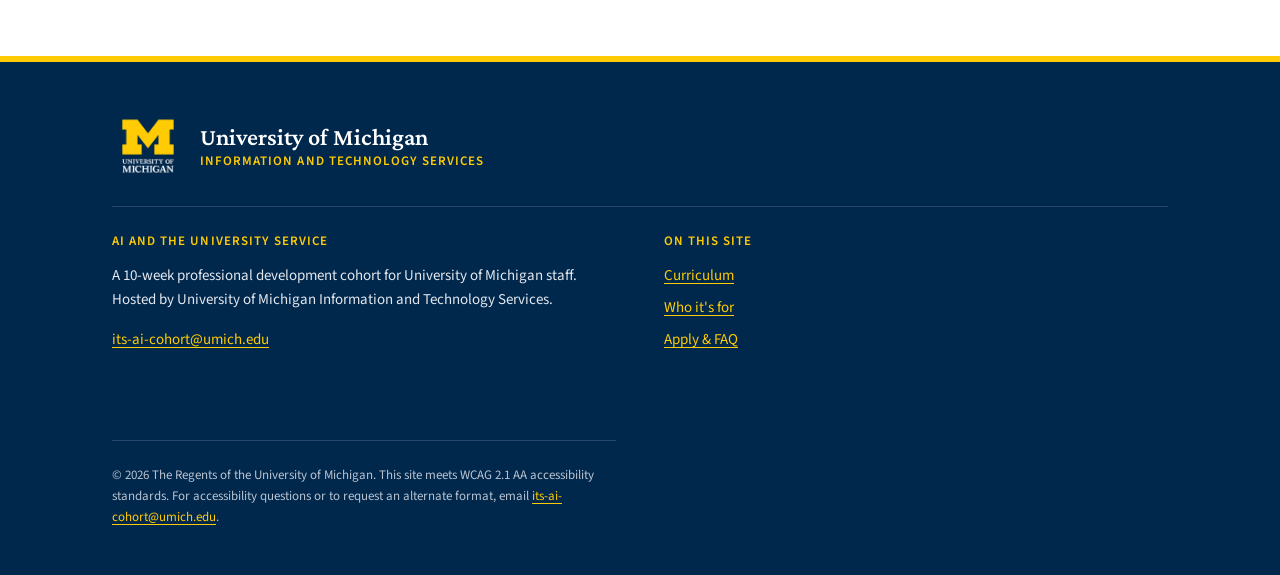
==== commit 3077af07: "Drop redundant finance/funding caveat from key-fact cards" ====
--- a/index.html
+++ b/index.html
@@ -118,7 +118,7 @@
         <div class="fact" role="listitem">
           <span class="fact__label">Completion award</span>
           <span class="fact__value">$1,500</span>
-          <span class="fact__desc">For participants scoring 87% or above. Subject to HR, finance, and funding review &mdash; full conditions below.</span>
+          <span class="fact__desc">For participants scoring 87% or above.</span>
         </div>
         <div class="fact" role="listitem">
           <span class="fact__label">Who it's for</span>
--- a/assets/css/site.css
+++ b/assets/css/site.css
@@ -308,15 +308,16 @@
 
 /* Small image left, text right */
 .hero--split .hero__grid {
-  display: grid;
-  grid-template-columns: 1fr;
+  display: flex;
+  flex-direction: column;
   gap: var(--space-5);
-  align-items: start;
+  align-items: flex-start;
 }
 @media (min-width: 720px) {
   .hero--split .hero__grid {
-    grid-template-columns: 260px 1fr;
+    flex-direction: row;
     gap: var(--space-6);
+    align-items: flex-start;
   }
 }
 .hero__image {
@@ -325,7 +326,13 @@
   overflow: hidden;
   aspect-ratio: 4 / 5;
   background: var(--paper-warm);
-  max-width: 260px;
+  flex: 0 0 240px;
+  width: 240px;
+  max-width: 100%;
+}
+.hero--split .hero__grid > div {
+  flex: 1 1 auto;
+  min-width: 0;
 }
 .hero__image img {
   width: 100%;
@@ -335,7 +342,8 @@
 }
 @media (max-width: 719px) {
   .hero__image {
-    max-width: 180px;
+    flex-basis: 180px;
+    width: 180px;
   }
 }
 
@@ -353,13 +361,12 @@
 .hero__title {
   margin-top: var(--space-2);
   margin-bottom: var(--space-4);
-  max-width: 24ch;
 }
 .hero__positioning {
   font-size: var(--size-400);
   line-height: 1.5;
   color: var(--ink);
-  max-width: 58ch;
+  max-width: 62ch;
   margin-bottom: var(--space-5);
 }
 .hero__meta {
